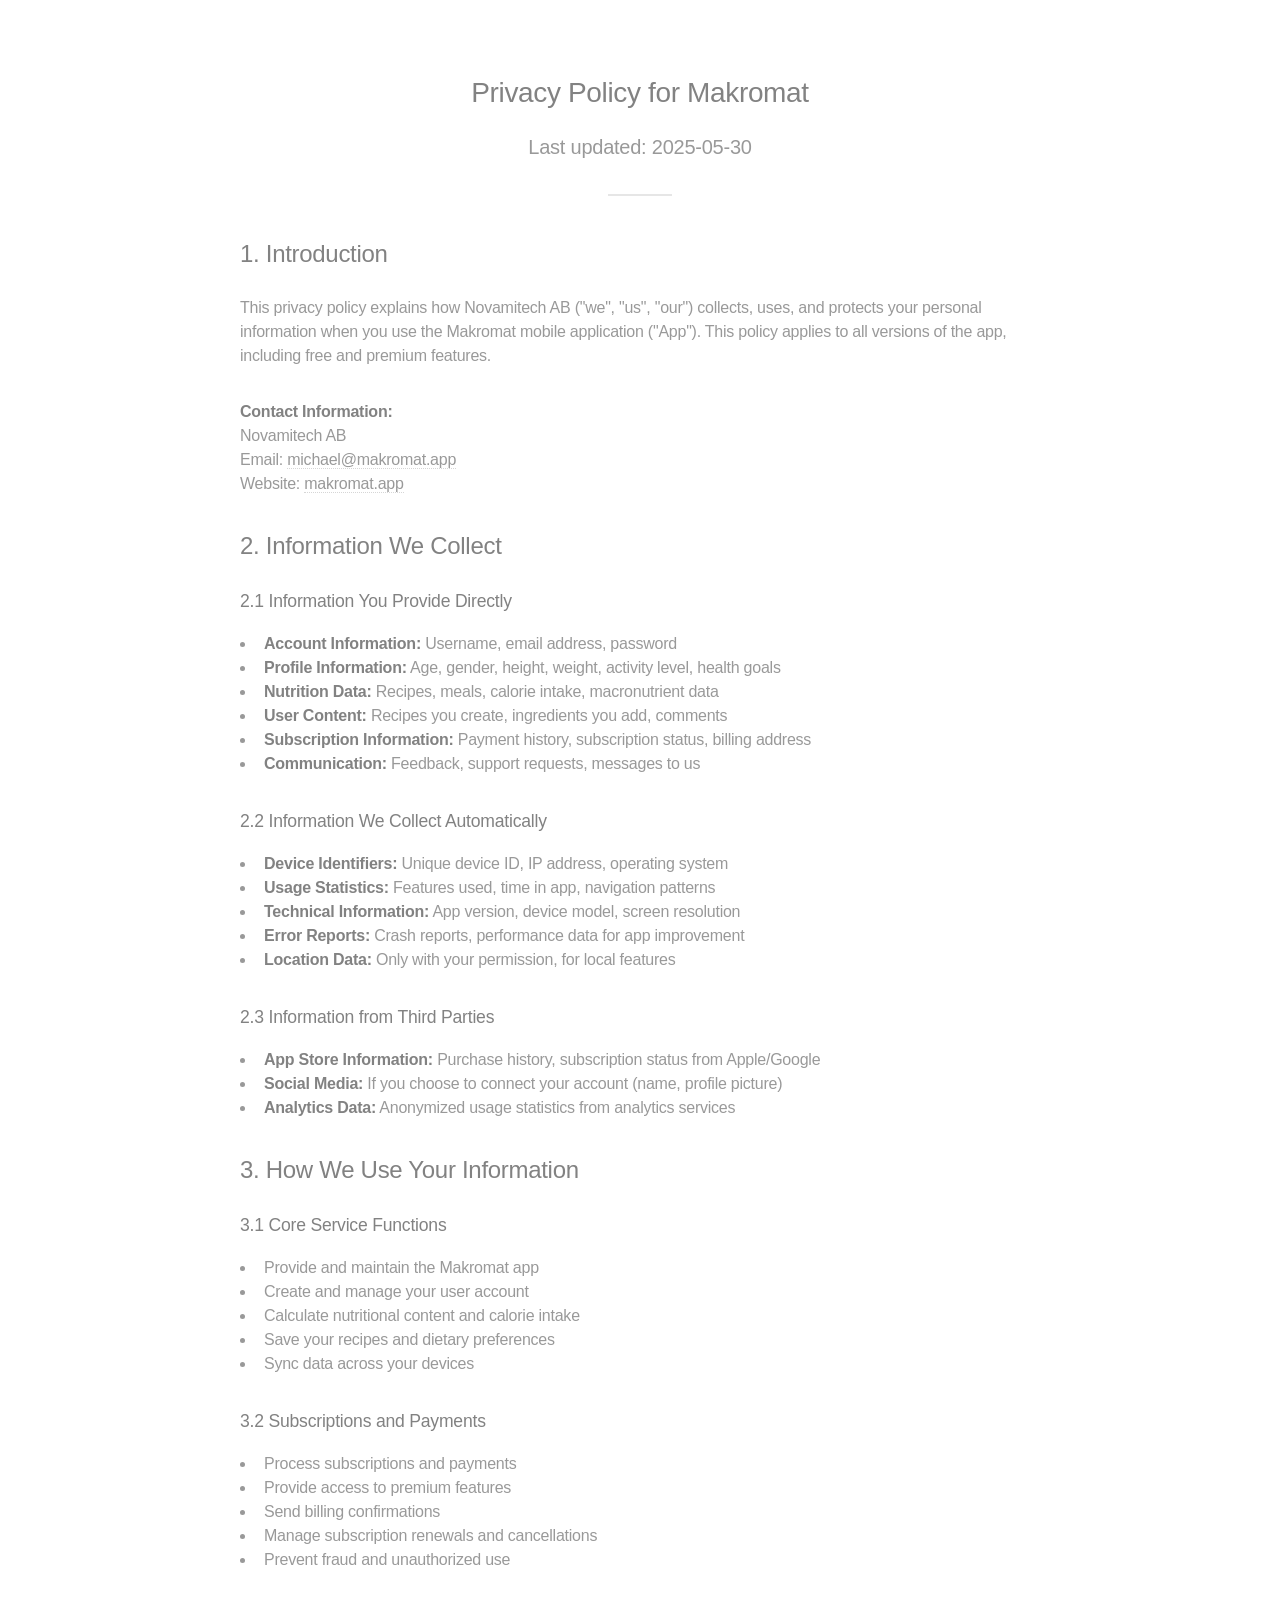
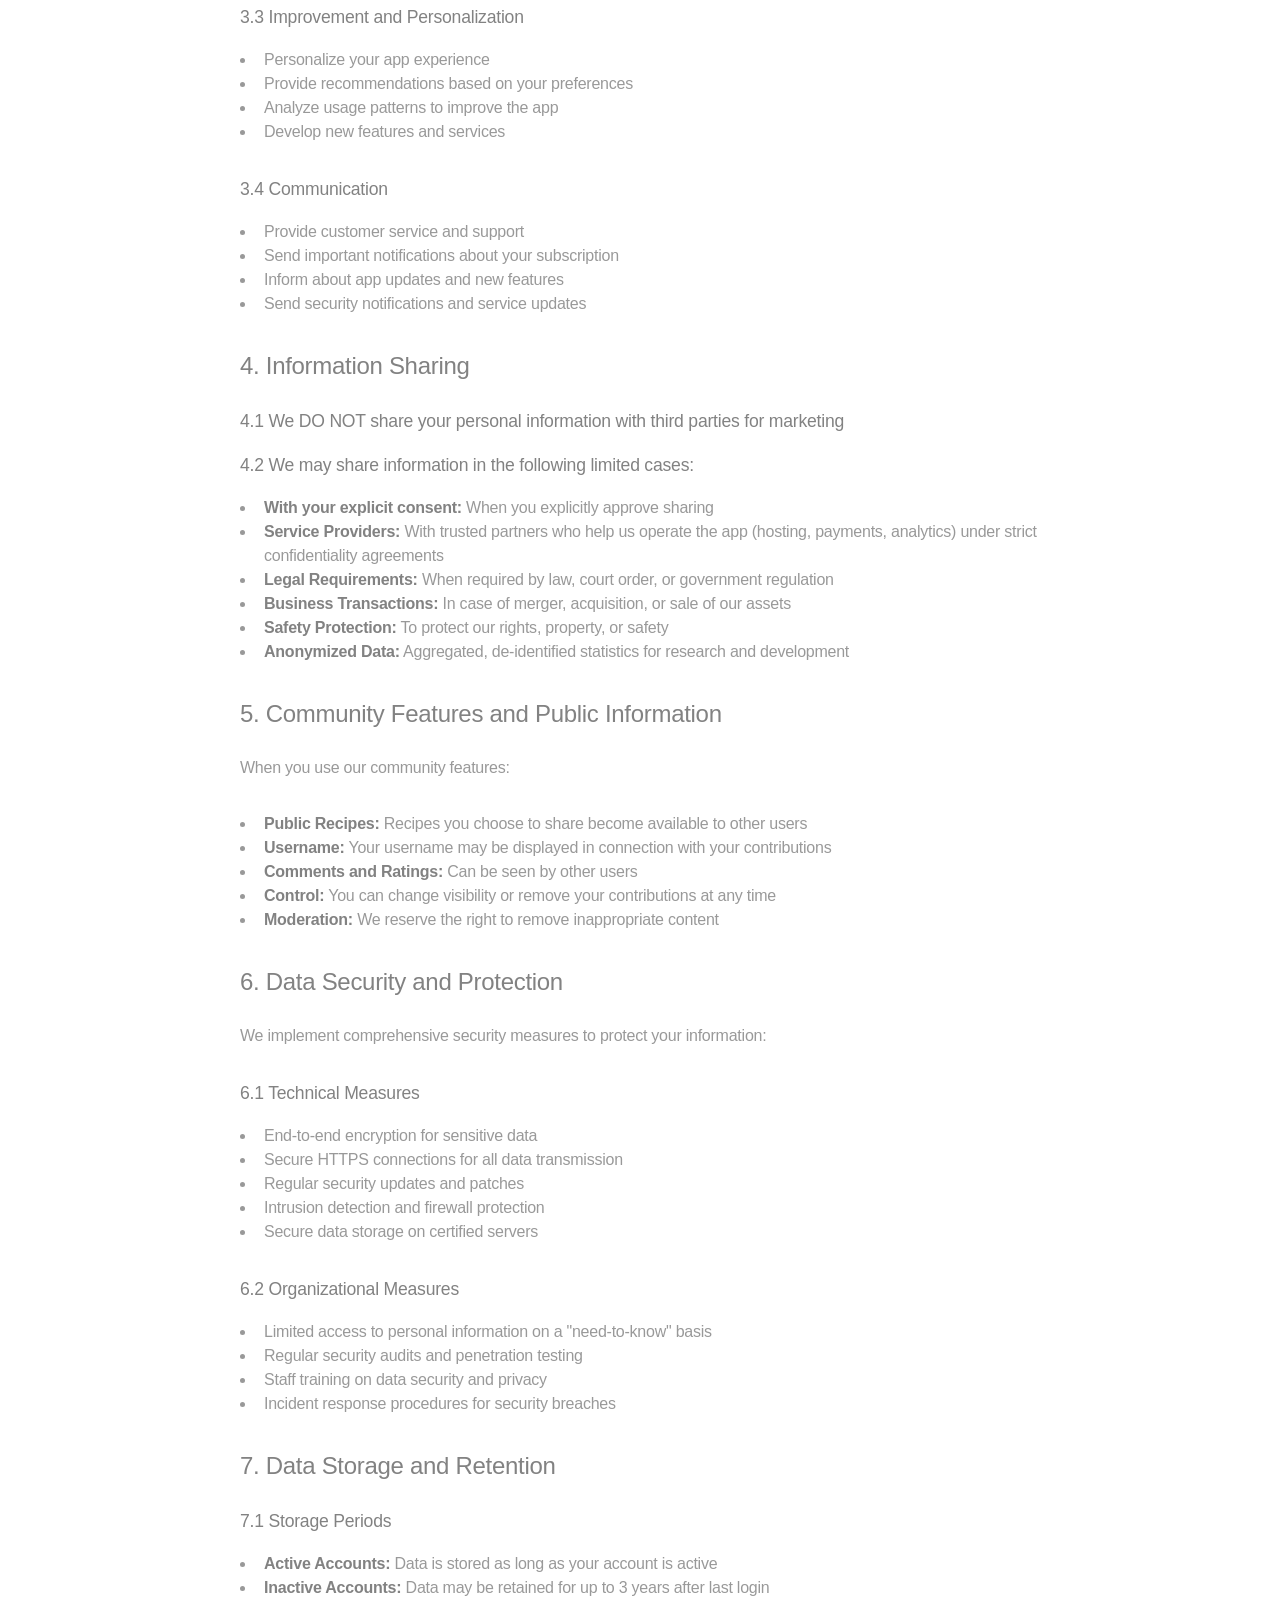
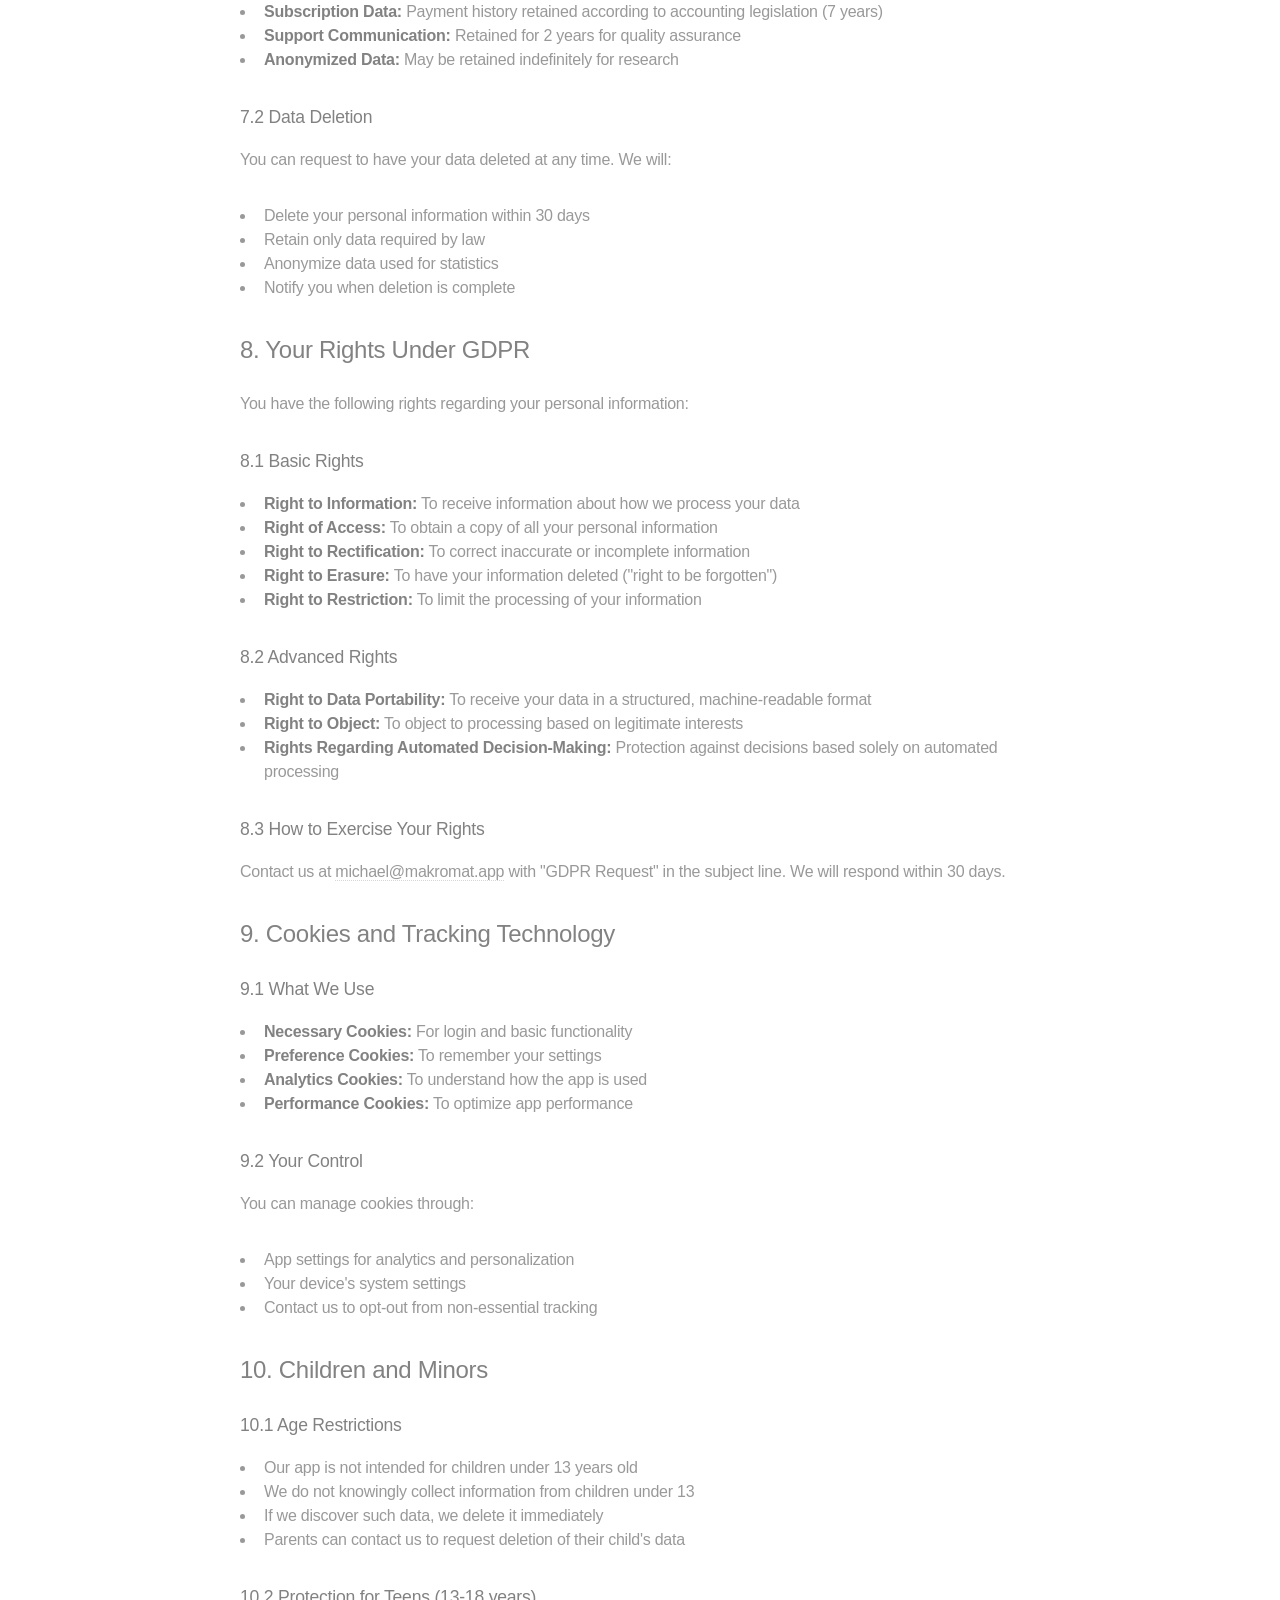
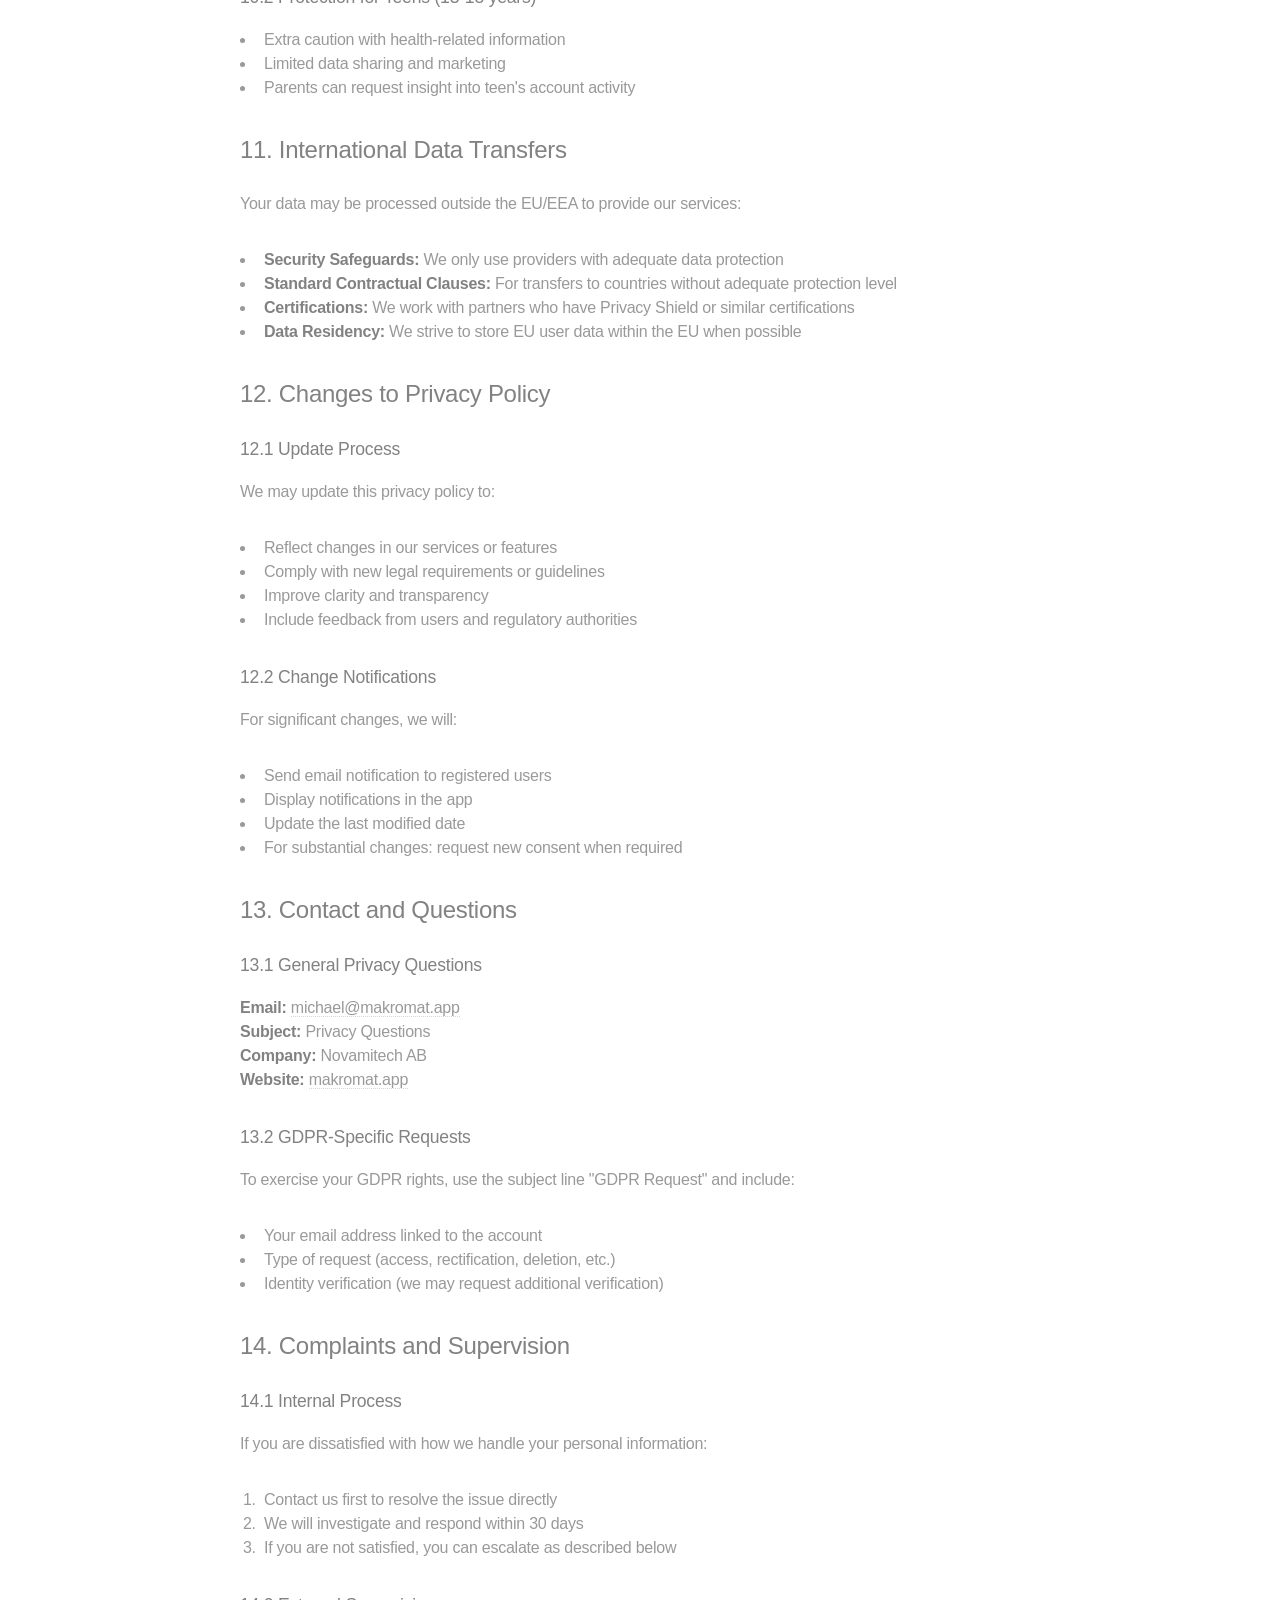
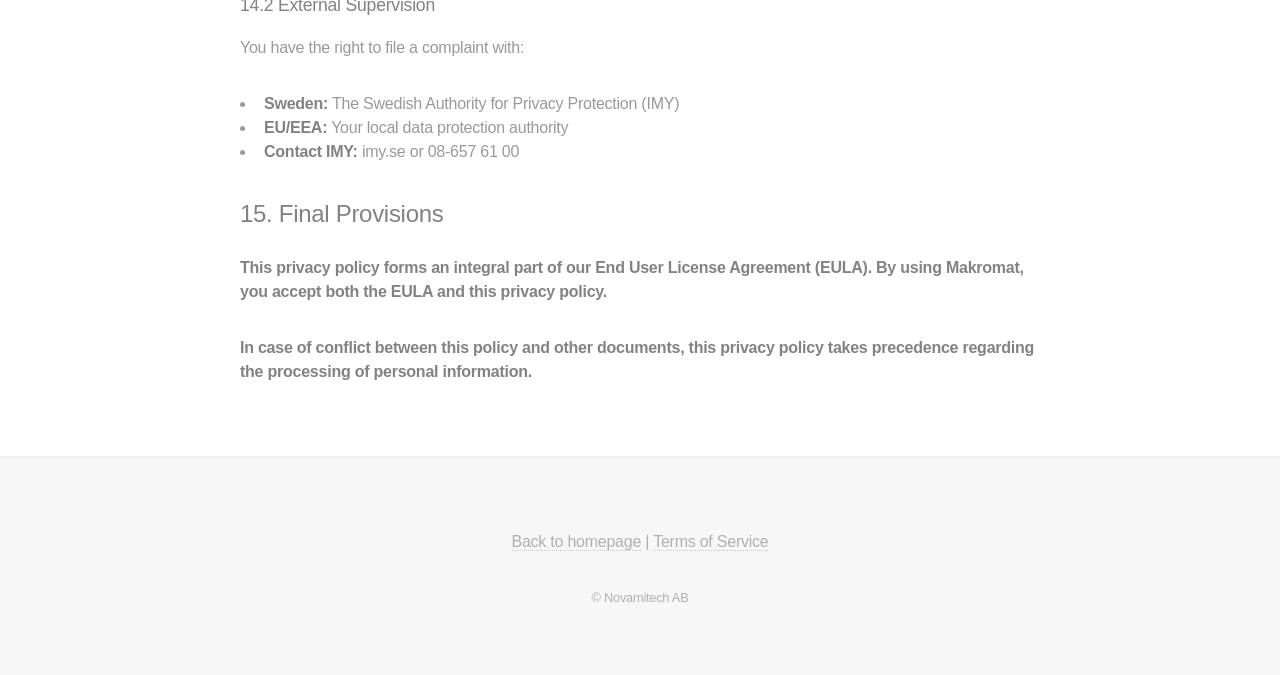
==== privacy.html @ a5922879 "fix: update terms" ====
<!DOCTYPE HTML>
<html>
	<head>
		<title>Privacy Policy - Makromat</title>
		<meta charset="utf-8" />
		<meta name="viewport" content="width=device-width, initial-scale=1, user-scalable=no" />
		<link rel="stylesheet" href="assets/css/main.css" />
		<noscript><link rel="stylesheet" href="assets/css/noscript.css" /></noscript>
	</head>
	<body class="is-preload">

		<!-- Privacy Content -->
		<section id="privacy" class="wrapper">
			<div class="inner">
				<header class="major">
					<h2>Privacy Policy for Makromat</h2>
					<p>Last updated: 2025-05-30</p>
				</header>

				<section>
					<h3>1. Introduction</h3>
					<p>This privacy policy explains how Novamitech AB ("we", "us", "our") collects, uses, and protects your personal information when you use the Makromat mobile application ("App"). This policy applies to all versions of the app, including free and premium features.</p>
					<p><strong>Contact Information:</strong><br>
					Novamitech AB<br>
					Email: <a href="mailto:michael@makromat.app">michael@makromat.app</a><br>
					Website: <a href="https://makromat.app">makromat.app</a></p>

					<h3>2. Information We Collect</h3>
					<h4>2.1 Information You Provide Directly</h4>
					<ul>
						<li><strong>Account Information:</strong> Username, email address, password</li>
						<li><strong>Profile Information:</strong> Age, gender, height, weight, activity level, health goals</li>
						<li><strong>Nutrition Data:</strong> Recipes, meals, calorie intake, macronutrient data</li>
						<li><strong>User Content:</strong> Recipes you create, ingredients you add, comments</li>
						<li><strong>Subscription Information:</strong> Payment history, subscription status, billing address</li>
						<li><strong>Communication:</strong> Feedback, support requests, messages to us</li>
					</ul>

					<h4>2.2 Information We Collect Automatically</h4>
					<ul>
						<li><strong>Device Identifiers:</strong> Unique device ID, IP address, operating system</li>
						<li><strong>Usage Statistics:</strong> Features used, time in app, navigation patterns</li>
						<li><strong>Technical Information:</strong> App version, device model, screen resolution</li>
						<li><strong>Error Reports:</strong> Crash reports, performance data for app improvement</li>
						<li><strong>Location Data:</strong> Only with your permission, for local features</li>
					</ul>

					<h4>2.3 Information from Third Parties</h4>
					<ul>
						<li><strong>App Store Information:</strong> Purchase history, subscription status from Apple/Google</li>
						<li><strong>Social Media:</strong> If you choose to connect your account (name, profile picture)</li>
						<li><strong>Analytics Data:</strong> Anonymized usage statistics from analytics services</li>
					</ul>

					<h3>3. How We Use Your Information</h3>
					<h4>3.1 Core Service Functions</h4>
					<ul>
						<li>Provide and maintain the Makromat app</li>
						<li>Create and manage your user account</li>
						<li>Calculate nutritional content and calorie intake</li>
						<li>Save your recipes and dietary preferences</li>
						<li>Sync data across your devices</li>
					</ul>

					<h4>3.2 Subscriptions and Payments</h4>
					<ul>
						<li>Process subscriptions and payments</li>
						<li>Provide access to premium features</li>
						<li>Send billing confirmations</li>
						<li>Manage subscription renewals and cancellations</li>
						<li>Prevent fraud and unauthorized use</li>
					</ul>

					<h4>3.3 Improvement and Personalization</h4>
					<ul>
						<li>Personalize your app experience</li>
						<li>Provide recommendations based on your preferences</li>
						<li>Analyze usage patterns to improve the app</li>
						<li>Develop new features and services</li>
					</ul>

					<h4>3.4 Communication</h4>
					<ul>
						<li>Provide customer service and support</li>
						<li>Send important notifications about your subscription</li>
						<li>Inform about app updates and new features</li>
						<li>Send security notifications and service updates</li>
					</ul>

					<h3>4. Information Sharing</h3>
					<h4>4.1 We DO NOT share your personal information with third parties for marketing</h4>
					
					<h4>4.2 We may share information in the following limited cases:</h4>
					<ul>
						<li><strong>With your explicit consent:</strong> When you explicitly approve sharing</li>
						<li><strong>Service Providers:</strong> With trusted partners who help us operate the app (hosting, payments, analytics) under strict confidentiality agreements</li>
						<li><strong>Legal Requirements:</strong> When required by law, court order, or government regulation</li>
						<li><strong>Business Transactions:</strong> In case of merger, acquisition, or sale of our assets</li>
						<li><strong>Safety Protection:</strong> To protect our rights, property, or safety</li>
						<li><strong>Anonymized Data:</strong> Aggregated, de-identified statistics for research and development</li>
					</ul>

					<h3>5. Community Features and Public Information</h3>
					<p>When you use our community features:</p>
					<ul>
						<li><strong>Public Recipes:</strong> Recipes you choose to share become available to other users</li>
						<li><strong>Username:</strong> Your username may be displayed in connection with your contributions</li>
						<li><strong>Comments and Ratings:</strong> Can be seen by other users</li>
						<li><strong>Control:</strong> You can change visibility or remove your contributions at any time</li>
						<li><strong>Moderation:</strong> We reserve the right to remove inappropriate content</li>
					</ul>

					<h3>6. Data Security and Protection</h3>
					<p>We implement comprehensive security measures to protect your information:</p>
					<h4>6.1 Technical Measures</h4>
					<ul>
						<li>End-to-end encryption for sensitive data</li>
						<li>Secure HTTPS connections for all data transmission</li>
						<li>Regular security updates and patches</li>
						<li>Intrusion detection and firewall protection</li>
						<li>Secure data storage on certified servers</li>
					</ul>

					<h4>6.2 Organizational Measures</h4>
					<ul>
						<li>Limited access to personal information on a "need-to-know" basis</li>
						<li>Regular security audits and penetration testing</li>
						<li>Staff training on data security and privacy</li>
						<li>Incident response procedures for security breaches</li>
					</ul>

					<h3>7. Data Storage and Retention</h3>
					<h4>7.1 Storage Periods</h4>
					<ul>
						<li><strong>Active Accounts:</strong> Data is stored as long as your account is active</li>
						<li><strong>Inactive Accounts:</strong> Data may be retained for up to 3 years after last login</li>
						<li><strong>Subscription Data:</strong> Payment history retained according to accounting legislation (7 years)</li>
						<li><strong>Support Communication:</strong> Retained for 2 years for quality assurance</li>
						<li><strong>Anonymized Data:</strong> May be retained indefinitely for research</li>
					</ul>

					<h4>7.2 Data Deletion</h4>
					<p>You can request to have your data deleted at any time. We will:</p>
					<ul>
						<li>Delete your personal information within 30 days</li>
						<li>Retain only data required by law</li>
						<li>Anonymize data used for statistics</li>
						<li>Notify you when deletion is complete</li>
					</ul>

					<h3>8. Your Rights Under GDPR</h3>
					<p>You have the following rights regarding your personal information:</p>

					<h4>8.1 Basic Rights</h4>
					<ul>
						<li><strong>Right to Information:</strong> To receive information about how we process your data</li>
						<li><strong>Right of Access:</strong> To obtain a copy of all your personal information</li>
						<li><strong>Right to Rectification:</strong> To correct inaccurate or incomplete information</li>
						<li><strong>Right to Erasure:</strong> To have your information deleted ("right to be forgotten")</li>
						<li><strong>Right to Restriction:</strong> To limit the processing of your information</li>
					</ul>

					<h4>8.2 Advanced Rights</h4>
					<ul>
						<li><strong>Right to Data Portability:</strong> To receive your data in a structured, machine-readable format</li>
						<li><strong>Right to Object:</strong> To object to processing based on legitimate interests</li>
						<li><strong>Rights Regarding Automated Decision-Making:</strong> Protection against decisions based solely on automated processing</li>
					</ul>

					<h4>8.3 How to Exercise Your Rights</h4>
					<p>Contact us at <a href="mailto:michael@makromat.app">michael@makromat.app</a> with "GDPR Request" in the subject line. We will respond within 30 days.</p>

					<h3>9. Cookies and Tracking Technology</h3>
					<h4>9.1 What We Use</h4>
					<ul>
						<li><strong>Necessary Cookies:</strong> For login and basic functionality</li>
						<li><strong>Preference Cookies:</strong> To remember your settings</li>
						<li><strong>Analytics Cookies:</strong> To understand how the app is used</li>
						<li><strong>Performance Cookies:</strong> To optimize app performance</li>
					</ul>

					<h4>9.2 Your Control</h4>
					<p>You can manage cookies through:</p>
					<ul>
						<li>App settings for analytics and personalization</li>
						<li>Your device's system settings</li>
						<li>Contact us to opt-out from non-essential tracking</li>
					</ul>

					<h3>10. Children and Minors</h3>
					<h4>10.1 Age Restrictions</h4>
					<ul>
						<li>Our app is not intended for children under 13 years old</li>
						<li>We do not knowingly collect information from children under 13</li>
						<li>If we discover such data, we delete it immediately</li>
						<li>Parents can contact us to request deletion of their child's data</li>
					</ul>

					<h4>10.2 Protection for Teens (13-18 years)</h4>
					<ul>
						<li>Extra caution with health-related information</li>
						<li>Limited data sharing and marketing</li>
						<li>Parents can request insight into teen's account activity</li>
					</ul>

					<h3>11. International Data Transfers</h3>
					<p>Your data may be processed outside the EU/EEA to provide our services:</p>
					<ul>
						<li><strong>Security Safeguards:</strong> We only use providers with adequate data protection</li>
						<li><strong>Standard Contractual Clauses:</strong> For transfers to countries without adequate protection level</li>
						<li><strong>Certifications:</strong> We work with partners who have Privacy Shield or similar certifications</li>
						<li><strong>Data Residency:</strong> We strive to store EU user data within the EU when possible</li>
					</ul>

					<h3>12. Changes to Privacy Policy</h3>
					<h4>12.1 Update Process</h4>
					<p>We may update this privacy policy to:</p>
					<ul>
						<li>Reflect changes in our services or features</li>
						<li>Comply with new legal requirements or guidelines</li>
						<li>Improve clarity and transparency</li>
						<li>Include feedback from users and regulatory authorities</li>
					</ul>

					<h4>12.2 Change Notifications</h4>
					<p>For significant changes, we will:</p>
					<ul>
						<li>Send email notification to registered users</li>
						<li>Display notifications in the app</li>
						<li>Update the last modified date</li>
						<li>For substantial changes: request new consent when required</li>
					</ul>

					<h3>13. Contact and Questions</h3>
					<h4>13.1 General Privacy Questions</h4>
					<p>
						<strong>Email:</strong> <a href="mailto:michael@makromat.app">michael@makromat.app</a><br>
						<strong>Subject:</strong> Privacy Questions<br>
						<strong>Company:</strong> Novamitech AB<br>
						<strong>Website:</strong> <a href="https://makromat.app">makromat.app</a>
					</p>

					<h4>13.2 GDPR-Specific Requests</h4>
					<p>To exercise your GDPR rights, use the subject line "GDPR Request" and include:</p>
					<ul>
						<li>Your email address linked to the account</li>
						<li>Type of request (access, rectification, deletion, etc.)</li>
						<li>Identity verification (we may request additional verification)</li>
					</ul>

					<h3>14. Complaints and Supervision</h3>
					<h4>14.1 Internal Process</h4>
					<p>If you are dissatisfied with how we handle your personal information:</p>
					<ol>
						<li>Contact us first to resolve the issue directly</li>
						<li>We will investigate and respond within 30 days</li>
						<li>If you are not satisfied, you can escalate as described below</li>
					</ol>

					<h4>14.2 External Supervision</h4>
					<p>You have the right to file a complaint with:</p>
					<ul>
						<li><strong>Sweden:</strong> The Swedish Authority for Privacy Protection (IMY)</li>
						<li><strong>EU/EEA:</strong> Your local data protection authority</li>
						<li><strong>Contact IMY:</strong> imy.se or 08-657 61 00</li>
					</ul>

					<h3>15. Final Provisions</h3>
					<p><strong>This privacy policy forms an integral part of our End User License Agreement (EULA). By using Makromat, you accept both the EULA and this privacy policy.</strong></p>
					<p><strong>In case of conflict between this policy and other documents, this privacy policy takes precedence regarding the processing of personal information.</strong></p>
				</section>
			</div>
		</section>

		<!-- Footer -->
		<footer id="footer">
			<p>
				<a href="index.html">Back to homepage</a> | 
				<a href="terms.html">Terms of Service</a>
			</p>
			<p class="copyright">&copy; Novamitech AB</p>
		</footer>

		<!-- Scripts -->
		<script src="assets/js/jquery.min.js"></script>
		<script src="assets/js/jquery.scrolly.min.js"></script>
		<script src="assets/js/browser.min.js"></script>
		<script src="assets/js/breakpoints.min.js"></script>
		<script src="assets/js/util.js"></script>
		<script src="assets/js/main.js"></script>

	</body>
</html>
---- assets/css/main.css ----
@import url(fontawesome-all.min.css);

/*
	Fractal by HTML5 UP
	html5up.net | @ajlkn
	Free for personal and commercial use under the CCA 3.0 license (html5up.net/license)
*/

  .apple {
	
	height:49px;
  }


html, body, div, span, applet, object,
iframe, h1, h2, h3, h4, h5, h6, p, blockquote,
pre, a, abbr, acronym, address, big, cite,
code, del, dfn, em, img, ins, kbd, q, s, samp,
small, strike, strong, sub, sup, tt, var, b,
u, i, center, dl, dt, dd, ol, ul, li, fieldset,
form, label, legend, table, caption, tbody,
tfoot, thead, tr, th, td, article, aside,
canvas, details, embed, figure, figcaption,
footer, header, hgroup, menu, nav, output, ruby,
section, summary, time, mark, audio, video {
	margin: 0;
	padding: 0;
	border: 0;
	font-size: 100%;
	font: inherit;
	vertical-align: baseline;}

article, aside, details, figcaption, figure,
footer, header, hgroup, menu, nav, section {
	display: block;}

body {
	line-height: 1;
}

ol, ul {
	list-style: none;
}

blockquote, q {
	quotes: none;
}

	blockquote:before, blockquote:after, q:before, q:after {
		content: '';
		content: none;
	}

table {
	border-collapse: collapse;
	border-spacing: 0;
}

body {
	-webkit-text-size-adjust: none;
}

mark {
	background-color: transparent;
	color: inherit;
}

input::-moz-focus-inner {
	border: 0;
	padding: 0;
}

input, select, textarea {
	-moz-appearance: none;
	-webkit-appearance: none;
	-ms-appearance: none;
	appearance: none;
}

/* Basic */

	@-ms-viewport {
		width: device-width;
	}

	body {
		-ms-overflow-style: scrollbar;
	}

	@media screen and (max-width: 360px) {

		html, body {
			min-width: 320px;
		}

	}

	html {
		box-sizing: border-box;
	}

	*, *:before, *:after {
		box-sizing: inherit;
	}

	body {
		background: #ffffff;
	}

		body.is-preload *, body.is-preload *:before, body.is-preload *:after {
			-moz-animation: none !important;
			-webkit-animation: none !important;
			-ms-animation: none !important;
			animation: none !important;
			-moz-transition: none !important;
			-webkit-transition: none !important;
			-ms-transition: none !important;
			transition: none !important;
		}

/* Type */

	body {
		color: #999999;
	}

	html, input, select, textarea {
		font-size: 16pt;
	}

		@media screen and (max-width: 1680px) {

			html, input, select, textarea {
				font-size: 13pt;
			}

		}

		@media screen and (max-width: 1280px) {

			html, input, select, textarea {
				font-size: 12pt;
			}

		}

		@media screen and (max-width: 360px) {

			html, input, select, textarea {
				font-size: 11pt;
			}

		}

	body, input, select, textarea {
		font-family: Arial, Helvetica, sans-serif;
		font-weight: normal;
		line-height: 1.5em;
		letter-spacing: -0.015em;
	}

	a {
		-moz-transition: color 0.2s ease-in-out, border-bottom-color 0.2s ease-in-out;
		-webkit-transition: color 0.2s ease-in-out, border-bottom-color 0.2s ease-in-out;
		-ms-transition: color 0.2s ease-in-out, border-bottom-color 0.2s ease-in-out;
		transition: color 0.2s ease-in-out, border-bottom-color 0.2s ease-in-out;
		text-decoration: none;
		border-bottom: dotted 1px;
	}

		a:hover {
			border-bottom-color: transparent !important;
		}

	strong, b {
		font-weight: bold;
	}

	em, i {
		font-style: italic;
	}

	p {
		margin: 0 0 2em 0;
	}

	h1, h2, h3, h4, h5, h6 {
		font-weight: normal;
		line-height: 1em;
		margin: 0 0 1em 0;
		letter-spacing: -0.0125em;
	}

		h1 a, h2 a, h3 a, h4 a, h5 a, h6 a {
			color: inherit;
			text-decoration: none;
			border-bottom: none;
		}

		@media screen and (max-width: 980px) {

			h1 br, h2 br, h3 br, h4 br, h5 br, h6 br {
				display: none;
			}

		}

	h2 {
		font-size: 1.75em;
		line-height: 1.5em;
	}

	h3 {
		font-size: 1.5em;
		line-height: 1.5em;
	}

	h4 {
		font-size: 1.1em;
		line-height: 1.5em;
	}

	h5 {
		font-size: 0.9em;
		line-height: 1.5em;
	}

	h6 {
		font-size: 0.7em;
		line-height: 1.5em;
	}

	@media screen and (max-width: 736px) {

		h2 {
			font-size: 1.25em;
		}

		h3 {
			font-size: 1.2em;
		}

		h4 {
			font-size: 1em;
		}

	}

	sub {
		font-size: 0.8em;
		position: relative;
		top: 0.5em;
	}

	sup {
		font-size: 0.8em;
		position: relative;
		top: -0.5em;
	}

	blockquote {
		border-left-style: solid;
		border-left-width: 4px;
		font-style: italic;
		margin: 0 0 2em 0;
		padding: 0.5em 0 0.5em 2em;
	}

	code {
		border-radius: 6px;
		border-style: solid;
		border-width: 1px;
		font-family: "Courier New", monospace;
		font-size: 0.9em;
		margin: 0 0.25em;
		padding: 0.25em 0.65em;
	}

	pre {
		-webkit-overflow-scrolling: touch;
		font-family: "Courier New", monospace;
		font-size: 0.9em;
		margin: 0 0 2em 0;
	}

		pre code {
			display: block;
			line-height: 1.75em;
			padding: 1em 1.5em;
			overflow-x: auto;
		}

	hr {
		border: 0;
		border-bottom-style: solid;
		border-bottom-width: 1px;
		margin: 2em 0;
	}

		hr.major {
			margin: 3em 0;
		}

	.align-left {
		text-align: left;
	}

	.align-center {
		text-align: center;
	}

	.align-right {
		text-align: right;
	}

	input, select, textarea {
		color: #999999;
	}

	a {
		color: inherit;
		border-bottom-color: #d6d6d6;
	}

		a:hover {
			color: #4696e5;
		}

	strong, b {
		color: #828282;
	}

	h1, h2, h3, h4, h5, h6 {
		color: #828282;
	}

	blockquote {
		border-left-color: #e6e6e6;
	}

	code {
		background: rgba(144, 144, 144, 0.075);
		border-color: #e6e6e6;
	}

	hr {
		border-bottom-color: #e6e6e6;
	}

/* Row */

	.row {
		display: flex;
		flex-wrap: wrap;
		box-sizing: border-box;
		align-items: stretch;
	}

		.row > * {
			box-sizing: border-box;
		}

		.row.gtr-uniform > * > :last-child {
			margin-bottom: 0;
		}

		.row.aln-left {
			justify-content: flex-start;
		}

		.row.aln-center {
			justify-content: center;
		}

		.row.aln-right {
			justify-content: flex-end;
		}

		.row.aln-top {
			align-items: flex-start;
		}

		.row.aln-middle {
			align-items: center;
		}

		.row.aln-bottom {
			align-items: flex-end;
		}

		.row > .imp {
			order: -1;
		}

		.row > .col-1 {
			width: 8.33333%;
		}

		.row > .off-1 {
			margin-left: 8.33333%;
		}

		.row > .col-2 {
			width: 16.66667%;
		}

		.row > .off-2 {
			margin-left: 16.66667%;
		}

		.row > .col-3 {
			width: 25%;
		}

		.row > .off-3 {
			margin-left: 25%;
		}

		.row > .col-4 {
			width: 33.33333%;
		}

		.row > .off-4 {
			margin-left: 33.33333%;
		}

		.row > .col-5 {
			width: 41.66667%;
		}

		.row > .off-5 {
			margin-left: 41.66667%;
		}

		.row > .col-6 {
			width: 50%;
		}

		.row > .off-6 {
			margin-left: 50%;
		}

		.row > .col-7 {
			width: 58.33333%;
		}

		.row > .off-7 {
			margin-left: 58.33333%;
		}

		.row > .col-8 {
			width: 66.66667%;
		}

		.row > .off-8 {
			margin-left: 66.66667%;
		}

		.row > .col-9 {
			width: 75%;
		}

		.row > .off-9 {
			margin-left: 75%;
		}

		.row > .col-10 {
			width: 83.33333%;
		}

		.row > .off-10 {
			margin-left: 83.33333%;
		}

		.row > .col-11 {
			width: 91.66667%;
		}

		.row > .off-11 {
			margin-left: 91.66667%;
		}

		.row > .col-12 {
			width: 100%;
		}

		.row > .off-12 {
			margin-left: 100%;
		}

		.row.gtr-0 {
			margin-top: 0;
			margin-left: 0em;
		}

			.row.gtr-0 > * {
				padding: 0 0 0 0em;
			}

			.row.gtr-0.gtr-uniform {
				margin-top: 0em;
			}

				.row.gtr-0.gtr-uniform > * {
					padding-top: 0em;
				}

		.row.gtr-25 {
			margin-top: 0;
			margin-left: -0.375em;
		}

			.row.gtr-25 > * {
				padding: 0 0 0 0.375em;
			}

			.row.gtr-25.gtr-uniform {
				margin-top: -0.375em;
			}

				.row.gtr-25.gtr-uniform > * {
					padding-top: 0.375em;
				}

		.row.gtr-50 {
			margin-top: 0;
			margin-left: -0.75em;
		}

			.row.gtr-50 > * {
				padding: 0 0 0 0.75em;
			}

			.row.gtr-50.gtr-uniform {
				margin-top: -0.75em;
			}

				.row.gtr-50.gtr-uniform > * {
					padding-top: 0.75em;
				}

		.row {
			margin-top: 0;
			margin-left: -1.5em;
		}

			.row > * {
				padding: 0 0 0 1.5em;
			}

			.row.gtr-uniform {
				margin-top: -1.5em;
			}

				.row.gtr-uniform > * {
					padding-top: 1.5em;
				}

		.row.gtr-150 {
			margin-top: 0;
			margin-left: -2.25em;
		}

			.row.gtr-150 > * {
				padding: 0 0 0 2.25em;
			}

			.row.gtr-150.gtr-uniform {
				margin-top: -2.25em;
			}

				.row.gtr-150.gtr-uniform > * {
					padding-top: 2.25em;
				}

		.row.gtr-200 {
			margin-top: 0;
			margin-left: -3em;
		}

			.row.gtr-200 > * {
				padding: 0 0 0 3em;
			}

			.row.gtr-200.gtr-uniform {
				margin-top: -3em;
			}

				.row.gtr-200.gtr-uniform > * {
					padding-top: 3em;
				}

		@media screen and (max-width: 1680px) {

			.row {
				display: flex;
				flex-wrap: wrap;
				box-sizing: border-box;
				align-items: stretch;
			}

				.row > * {
					box-sizing: border-box;
				}

				.row.gtr-uniform > * > :last-child {
					margin-bottom: 0;
				}

				.row.aln-left {
					justify-content: flex-start;
				}

				.row.aln-center {
					justify-content: center;
				}

				.row.aln-right {
					justify-content: flex-end;
				}

				.row.aln-top {
					align-items: flex-start;
				}

				.row.aln-middle {
					align-items: center;
				}

				.row.aln-bottom {
					align-items: flex-end;
				}

				.row > .imp-xlarge {
					order: -1;
				}

				.row > .col-1-xlarge {
					width: 8.33333%;
				}

				.row > .off-1-xlarge {
					margin-left: 8.33333%;
				}

				.row > .col-2-xlarge {
					width: 16.66667%;
				}

				.row > .off-2-xlarge {
					margin-left: 16.66667%;
				}

				.row > .col-3-xlarge {
					width: 25%;
				}

				.row > .off-3-xlarge {
					margin-left: 25%;
				}

				.row > .col-4-xlarge {
					width: 33.33333%;
				}

				.row > .off-4-xlarge {
					margin-left: 33.33333%;
				}

				.row > .col-5-xlarge {
					width: 41.66667%;
				}

				.row > .off-5-xlarge {
					margin-left: 41.66667%;
				}

				.row > .col-6-xlarge {
					width: 50%;
				}

				.row > .off-6-xlarge {
					margin-left: 50%;
				}

				.row > .col-7-xlarge {
					width: 58.33333%;
				}

				.row > .off-7-xlarge {
					margin-left: 58.33333%;
				}

				.row > .col-8-xlarge {
					width: 66.66667%;
				}

				.row > .off-8-xlarge {
					margin-left: 66.66667%;
				}

				.row > .col-9-xlarge {
					width: 75%;
				}

				.row > .off-9-xlarge {
					margin-left: 75%;
				}

				.row > .col-10-xlarge {
					width: 83.33333%;
				}

				.row > .off-10-xlarge {
					margin-left: 83.33333%;
				}

				.row > .col-11-xlarge {
					width: 91.66667%;
				}

				.row > .off-11-xlarge {
					margin-left: 91.66667%;
				}

				.row > .col-12-xlarge {
					width: 100%;
				}

				.row > .off-12-xlarge {
					margin-left: 100%;
				}

				.row.gtr-0 {
					margin-top: 0;
					margin-left: 0em;
				}

					.row.gtr-0 > * {
						padding: 0 0 0 0em;
					}

					.row.gtr-0.gtr-uniform {
						margin-top: 0em;
					}

						.row.gtr-0.gtr-uniform > * {
							padding-top: 0em;
						}

				.row.gtr-25 {
					margin-top: 0;
					margin-left: -0.375em;
				}

					.row.gtr-25 > * {
						padding: 0 0 0 0.375em;
					}

					.row.gtr-25.gtr-uniform {
						margin-top: -0.375em;
					}

						.row.gtr-25.gtr-uniform > * {
							padding-top: 0.375em;
						}

				.row.gtr-50 {
					margin-top: 0;
					margin-left: -0.75em;
				}

					.row.gtr-50 > * {
						padding: 0 0 0 0.75em;
					}

					.row.gtr-50.gtr-uniform {
						margin-top: -0.75em;
					}

						.row.gtr-50.gtr-uniform > * {
							padding-top: 0.75em;
						}

				.row {
					margin-top: 0;
					margin-left: -1.5em;
				}

					.row > * {
						padding: 0 0 0 1.5em;
					}

					.row.gtr-uniform {
						margin-top: -1.5em;
					}

						.row.gtr-uniform > * {
							padding-top: 1.5em;
						}

				.row.gtr-150 {
					margin-top: 0;
					margin-left: -2.25em;
				}

					.row.gtr-150 > * {
						padding: 0 0 0 2.25em;
					}

					.row.gtr-150.gtr-uniform {
						margin-top: -2.25em;
					}

						.row.gtr-150.gtr-uniform > * {
							padding-top: 2.25em;
						}

				.row.gtr-200 {
					margin-top: 0;
					margin-left: -3em;
				}

					.row.gtr-200 > * {
						padding: 0 0 0 3em;
					}

					.row.gtr-200.gtr-uniform {
						margin-top: -3em;
					}

						.row.gtr-200.gtr-uniform > * {
							padding-top: 3em;
						}

		}

		@media screen and (max-width: 1280px) {

			.row {
				display: flex;
				flex-wrap: wrap;
				box-sizing: border-box;
				align-items: stretch;
			}

				.row > * {
					box-sizing: border-box;
				}

				.row.gtr-uniform > * > :last-child {
					margin-bottom: 0;
				}

				.row.aln-left {
					justify-content: flex-start;
				}

				.row.aln-center {
					justify-content: center;
				}

				.row.aln-right {
					justify-content: flex-end;
				}

				.row.aln-top {
					align-items: flex-start;
				}

				.row.aln-middle {
					align-items: center;
				}

				.row.aln-bottom {
					align-items: flex-end;
				}

				.row > .imp-large {
					order: -1;
				}

				.row > .col-1-large {
					width: 8.33333%;
				}

				.row > .off-1-large {
					margin-left: 8.33333%;
				}

				.row > .col-2-large {
					width: 16.66667%;
				}

				.row > .off-2-large {
					margin-left: 16.66667%;
				}

				.row > .col-3-large {
					width: 25%;
				}

				.row > .off-3-large {
					margin-left: 25%;
				}

				.row > .col-4-large {
					width: 33.33333%;
				}

				.row > .off-4-large {
					margin-left: 33.33333%;
				}

				.row > .col-5-large {
					width: 41.66667%;
				}

				.row > .off-5-large {
					margin-left: 41.66667%;
				}

				.row > .col-6-large {
					width: 50%;
				}

				.row > .off-6-large {
					margin-left: 50%;
				}

				.row > .col-7-large {
					width: 58.33333%;
				}

				.row > .off-7-large {
					margin-left: 58.33333%;
				}

				.row > .col-8-large {
					width: 66.66667%;
				}

				.row > .off-8-large {
					margin-left: 66.66667%;
				}

				.row > .col-9-large {
					width: 75%;
				}

				.row > .off-9-large {
					margin-left: 75%;
				}

				.row > .col-10-large {
					width: 83.33333%;
				}

				.row > .off-10-large {
					margin-left: 83.33333%;
				}

				.row > .col-11-large {
					width: 91.66667%;
				}

				.row > .off-11-large {
					margin-left: 91.66667%;
				}

				.row > .col-12-large {
					width: 100%;
				}

				.row > .off-12-large {
					margin-left: 100%;
				}

				.row.gtr-0 {
					margin-top: 0;
					margin-left: 0em;
				}

					.row.gtr-0 > * {
						padding: 0 0 0 0em;
					}

					.row.gtr-0.gtr-uniform {
						margin-top: 0em;
					}

						.row.gtr-0.gtr-uniform > * {
							padding-top: 0em;
						}

				.row.gtr-25 {
					margin-top: 0;
					margin-left: -0.375em;
				}

					.row.gtr-25 > * {
						padding: 0 0 0 0.375em;
					}

					.row.gtr-25.gtr-uniform {
						margin-top: -0.375em;
					}

						.row.gtr-25.gtr-uniform > * {
							padding-top: 0.375em;
						}

				.row.gtr-50 {
					margin-top: 0;
					margin-left: -0.75em;
				}

					.row.gtr-50 > * {
						padding: 0 0 0 0.75em;
					}

					.row.gtr-50.gtr-uniform {
						margin-top: -0.75em;
					}

						.row.gtr-50.gtr-uniform > * {
							padding-top: 0.75em;
						}

				.row {
					margin-top: 0;
					margin-left: -1.5em;
				}

					.row > * {
						padding: 0 0 0 1.5em;
					}

					.row.gtr-uniform {
						margin-top: -1.5em;
					}

						.row.gtr-uniform > * {
							padding-top: 1.5em;
						}

				.row.gtr-150 {
					margin-top: 0;
					margin-left: -2.25em;
				}

					.row.gtr-150 > * {
						padding: 0 0 0 2.25em;
					}

					.row.gtr-150.gtr-uniform {
						margin-top: -2.25em;
					}

						.row.gtr-150.gtr-uniform > * {
							padding-top: 2.25em;
						}

				.row.gtr-200 {
					margin-top: 0;
					margin-left: -3em;
				}

					.row.gtr-200 > * {
						padding: 0 0 0 3em;
					}

					.row.gtr-200.gtr-uniform {
						margin-top: -3em;
					}

						.row.gtr-200.gtr-uniform > * {
							padding-top: 3em;
						}

		}

		@media screen and (max-width: 980px) {

			.row {
				display: flex;
				flex-wrap: wrap;
				box-sizing: border-box;
				align-items: stretch;
			}

				.row > * {
					box-sizing: border-box;
				}

				.row.gtr-uniform > * > :last-child {
					margin-bottom: 0;
				}

				.row.aln-left {
					justify-content: flex-start;
				}

				.row.aln-center {
					justify-content: center;
				}

				.row.aln-right {
					justify-content: flex-end;
				}

				.row.aln-top {
					align-items: flex-start;
				}

				.row.aln-middle {
					align-items: center;
				}

				.row.aln-bottom {
					align-items: flex-end;
				}

				.row > .imp-medium {
					order: -1;
				}

				.row > .col-1-medium {
					width: 8.33333%;
				}

				.row > .off-1-medium {
					margin-left: 8.33333%;
				}

				.row > .col-2-medium {
					width: 16.66667%;
				}

				.row > .off-2-medium {
					margin-left: 16.66667%;
				}

				.row > .col-3-medium {
					width: 25%;
				}

				.row > .off-3-medium {
					margin-left: 25%;
				}

				.row > .col-4-medium {
					width: 33.33333%;
				}

				.row > .off-4-medium {
					margin-left: 33.33333%;
				}

				.row > .col-5-medium {
					width: 41.66667%;
				}

				.row > .off-5-medium {
					margin-left: 41.66667%;
				}

				.row > .col-6-medium {
					width: 50%;
				}

				.row > .off-6-medium {
					margin-left: 50%;
				}

				.row > .col-7-medium {
					width: 58.33333%;
				}

				.row > .off-7-medium {
					margin-left: 58.33333%;
				}

				.row > .col-8-medium {
					width: 66.66667%;
				}

				.row > .off-8-medium {
					margin-left: 66.66667%;
				}

				.row > .col-9-medium {
					width: 75%;
				}

				.row > .off-9-medium {
					margin-left: 75%;
				}

				.row > .col-10-medium {
					width: 83.33333%;
				}

				.row > .off-10-medium {
					margin-left: 83.33333%;
				}

				.row > .col-11-medium {
					width: 91.66667%;
				}

				.row > .off-11-medium {
					margin-left: 91.66667%;
				}

				.row > .col-12-medium {
					width: 100%;
				}

				.row > .off-12-medium {
					margin-left: 100%;
				}

				.row.gtr-0 {
					margin-top: 0;
					margin-left: 0em;
				}

					.row.gtr-0 > * {
						padding: 0 0 0 0em;
					}

					.row.gtr-0.gtr-uniform {
						margin-top: 0em;
					}

						.row.gtr-0.gtr-uniform > * {
							padding-top: 0em;
						}

				.row.gtr-25 {
					margin-top: 0;
					margin-left: -0.375em;
				}

					.row.gtr-25 > * {
						padding: 0 0 0 0.375em;
					}

					.row.gtr-25.gtr-uniform {
						margin-top: -0.375em;
					}

						.row.gtr-25.gtr-uniform > * {
							padding-top: 0.375em;
						}

				.row.gtr-50 {
					margin-top: 0;
					margin-left: -0.75em;
				}

					.row.gtr-50 > * {
						padding: 0 0 0 0.75em;
					}

					.row.gtr-50.gtr-uniform {
						margin-top: -0.75em;
					}

						.row.gtr-50.gtr-uniform > * {
							padding-top: 0.75em;
						}

				.row {
					margin-top: 0;
					margin-left: -1.5em;
				}

					.row > * {
						padding: 0 0 0 1.5em;
					}

					.row.gtr-uniform {
						margin-top: -1.5em;
					}

						.row.gtr-uniform > * {
							padding-top: 1.5em;
						}

				.row.gtr-150 {
					margin-top: 0;
					margin-left: -2.25em;
				}

					.row.gtr-150 > * {
						padding: 0 0 0 2.25em;
					}

					.row.gtr-150.gtr-uniform {
						margin-top: -2.25em;
					}

						.row.gtr-150.gtr-uniform > * {
							padding-top: 2.25em;
						}

				.row.gtr-200 {
					margin-top: 0;
					margin-left: -3em;
				}

					.row.gtr-200 > * {
						padding: 0 0 0 3em;
					}

					.row.gtr-200.gtr-uniform {
						margin-top: -3em;
					}

						.row.gtr-200.gtr-uniform > * {
							padding-top: 3em;
						}

		}

		@media screen and (max-width: 736px) {

			.row {
				display: flex;
				flex-wrap: wrap;
				box-sizing: border-box;
				align-items: stretch;
			}

				.row > * {
					box-sizing: border-box;
				}

				.row.gtr-uniform > * > :last-child {
					margin-bottom: 0;
				}

				.row.aln-left {
					justify-content: flex-start;
				}

				.row.aln-center {
					justify-content: center;
				}

				.row.aln-right {
					justify-content: flex-end;
				}

				.row.aln-top {
					align-items: flex-start;
				}

				.row.aln-middle {
					align-items: center;
				}

				.row.aln-bottom {
					align-items: flex-end;
				}

				.row > .imp-small {
					order: -1;
				}

				.row > .col-1-small {
					width: 8.33333%;
				}

				.row > .off-1-small {
					margin-left: 8.33333%;
				}

				.row > .col-2-small {
					width: 16.66667%;
				}

				.row > .off-2-small {
					margin-left: 16.66667%;
				}

				.row > .col-3-small {
					width: 25%;
				}

				.row > .off-3-small {
					margin-left: 25%;
				}

				.row > .col-4-small {
					width: 33.33333%;
				}

				.row > .off-4-small {
					margin-left: 33.33333%;
				}

				.row > .col-5-small {
					width: 41.66667%;
				}

				.row > .off-5-small {
					margin-left: 41.66667%;
				}

				.row > .col-6-small {
					width: 50%;
				}

				.row > .off-6-small {
					margin-left: 50%;
				}

				.row > .col-7-small {
					width: 58.33333%;
				}

				.row > .off-7-small {
					margin-left: 58.33333%;
				}

				.row > .col-8-small {
					width: 66.66667%;
				}

				.row > .off-8-small {
					margin-left: 66.66667%;
				}

				.row > .col-9-small {
					width: 75%;
				}

				.row > .off-9-small {
					margin-left: 75%;
				}

				.row > .col-10-small {
					width: 83.33333%;
				}

				.row > .off-10-small {
					margin-left: 83.33333%;
				}

				.row > .col-11-small {
					width: 91.66667%;
				}

				.row > .off-11-small {
					margin-left: 91.66667%;
				}

				.row > .col-12-small {
					width: 100%;
				}

				.row > .off-12-small {
					margin-left: 100%;
				}

				.row.gtr-0 {
					margin-top: 0;
					margin-left: 0em;
				}

					.row.gtr-0 > * {
						padding: 0 0 0 0em;
					}

					.row.gtr-0.gtr-uniform {
						margin-top: 0em;
					}

						.row.gtr-0.gtr-uniform > * {
							padding-top: 0em;
						}

				.row.gtr-25 {
					margin-top: 0;
					margin-left: -0.375em;
				}

					.row.gtr-25 > * {
						padding: 0 0 0 0.375em;
					}

					.row.gtr-25.gtr-uniform {
						margin-top: -0.375em;
					}

						.row.gtr-25.gtr-uniform > * {
							padding-top: 0.375em;
						}

				.row.gtr-50 {
					margin-top: 0;
					margin-left: -0.75em;
				}

					.row.gtr-50 > * {
						padding: 0 0 0 0.75em;
					}

					.row.gtr-50.gtr-uniform {
						margin-top: -0.75em;
					}

						.row.gtr-50.gtr-uniform > * {
							padding-top: 0.75em;
						}

				.row {
					margin-top: 0;
					margin-left: -1.5em;
				}

					.row > * {
						padding: 0 0 0 1.5em;
					}

					.row.gtr-uniform {
						margin-top: -1.5em;
					}

						.row.gtr-uniform > * {
							padding-top: 1.5em;
						}

				.row.gtr-150 {
					margin-top: 0;
					margin-left: -2.25em;
				}

					.row.gtr-150 > * {
						padding: 0 0 0 2.25em;
					}

					.row.gtr-150.gtr-uniform {
						margin-top: -2.25em;
					}

						.row.gtr-150.gtr-uniform > * {
							padding-top: 2.25em;
						}

				.row.gtr-200 {
					margin-top: 0;
					margin-left: -3em;
				}

					.row.gtr-200 > * {
						padding: 0 0 0 3em;
					}

					.row.gtr-200.gtr-uniform {
						margin-top: -3em;
					}

						.row.gtr-200.gtr-uniform > * {
							padding-top: 3em;
						}

		}

		@media screen and (max-width: 480px) {

			.row {
				display: flex;
				flex-wrap: wrap;
				box-sizing: border-box;
				align-items: stretch;
			}

				.row > * {
					box-sizing: border-box;
				}

				.row.gtr-uniform > * > :last-child {
					margin-bottom: 0;
				}

				.row.aln-left {
					justify-content: flex-start;
				}

				.row.aln-center {
					justify-content: center;
				}

				.row.aln-right {
					justify-content: flex-end;
				}

				.row.aln-top {
					align-items: flex-start;
				}

				.row.aln-middle {
					align-items: center;
				}

				.row.aln-bottom {
					align-items: flex-end;
				}

				.row > .imp-xsmall {
					order: -1;
				}

				.row > .col-1-xsmall {
					width: 8.33333%;
				}

				.row > .off-1-xsmall {
					margin-left: 8.33333%;
				}

				.row > .col-2-xsmall {
					width: 16.66667%;
				}

				.row > .off-2-xsmall {
					margin-left: 16.66667%;
				}

				.row > .col-3-xsmall {
					width: 25%;
				}

				.row > .off-3-xsmall {
					margin-left: 25%;
				}

				.row > .col-4-xsmall {
					width: 33.33333%;
				}

				.row > .off-4-xsmall {
					margin-left: 33.33333%;
				}

				.row > .col-5-xsmall {
					width: 41.66667%;
				}

				.row > .off-5-xsmall {
					margin-left: 41.66667%;
				}

				.row > .col-6-xsmall {
					width: 50%;
				}

				.row > .off-6-xsmall {
					margin-left: 50%;
				}

				.row > .col-7-xsmall {
					width: 58.33333%;
				}

				.row > .off-7-xsmall {
					margin-left: 58.33333%;
				}

				.row > .col-8-xsmall {
					width: 66.66667%;
				}

				.row > .off-8-xsmall {
					margin-left: 66.66667%;
				}

				.row > .col-9-xsmall {
					width: 75%;
				}

				.row > .off-9-xsmall {
					margin-left: 75%;
				}

				.row > .col-10-xsmall {
					width: 83.33333%;
				}

				.row > .off-10-xsmall {
					margin-left: 83.33333%;
				}

				.row > .col-11-xsmall {
					width: 91.66667%;
				}

				.row > .off-11-xsmall {
					margin-left: 91.66667%;
				}

				.row > .col-12-xsmall {
					width: 100%;
				}

				.row > .off-12-xsmall {
					margin-left: 100%;
				}

				.row.gtr-0 {
					margin-top: 0;
					margin-left: 0em;
				}

					.row.gtr-0 > * {
						padding: 0 0 0 0em;
					}

					.row.gtr-0.gtr-uniform {
						margin-top: 0em;
					}

						.row.gtr-0.gtr-uniform > * {
							padding-top: 0em;
						}

				.row.gtr-25 {
					margin-top: 0;
					margin-left: -0.375em;
				}

					.row.gtr-25 > * {
						padding: 0 0 0 0.375em;
					}

					.row.gtr-25.gtr-uniform {
						margin-top: -0.375em;
					}

						.row.gtr-25.gtr-uniform > * {
							padding-top: 0.375em;
						}

				.row.gtr-50 {
					margin-top: 0;
					margin-left: -0.75em;
				}

					.row.gtr-50 > * {
						padding: 0 0 0 0.75em;
					}

					.row.gtr-50.gtr-uniform {
						margin-top: -0.75em;
					}

						.row.gtr-50.gtr-uniform > * {
							padding-top: 0.75em;
						}

				.row {
					margin-top: 0;
					margin-left: -1.5em;
				}

					.row > * {
						padding: 0 0 0 1.5em;
					}

					.row.gtr-uniform {
						margin-top: -1.5em;
					}

						.row.gtr-uniform > * {
							padding-top: 1.5em;
						}

				.row.gtr-150 {
					margin-top: 0;
					margin-left: -2.25em;
				}

					.row.gtr-150 > * {
						padding: 0 0 0 2.25em;
					}

					.row.gtr-150.gtr-uniform {
						margin-top: -2.25em;
					}

						.row.gtr-150.gtr-uniform > * {
							padding-top: 2.25em;
						}

				.row.gtr-200 {
					margin-top: 0;
					margin-left: -3em;
				}

					.row.gtr-200 > * {
						padding: 0 0 0 3em;
					}

					.row.gtr-200.gtr-uniform {
						margin-top: -3em;
					}

						.row.gtr-200.gtr-uniform > * {
							padding-top: 3em;
						}

		}

/* Box */

	.box {
		border-radius: 6px;
		border: solid 1px #e6e6e6;
		margin-bottom: 2em;
		padding: 1.5em;
	}

		.box > :last-child,
		.box > :last-child > :last-child,
		.box > :last-child > :last-child > :last-child {
			margin-bottom: 0;
		}

		.box.alt {
			border: 0;
			border-radius: 0;
			padding: 0;
		}


/* Button */

	input[type="submit"],
	input[type="reset"],
	input[type="button"],
	button,
	.button {
		-moz-appearance: none;
		-webkit-appearance: none;
		-ms-appearance: none;
		appearance: none;
		-moz-transition: background-color 0.2s ease-in-out, color 0.2s ease-in-out;
		-webkit-transition: background-color 0.2s ease-in-out, color 0.2s ease-in-out;
		-ms-transition: background-color 0.2s ease-in-out, color 0.2s ease-in-out;
		transition: background-color 0.2s ease-in-out, color 0.2s ease-in-out;
		border-radius: 6px;
		border: 0;
		cursor: pointer;
		display: inline-block;
		font-weight: bold;
		height: 2.85em;
		line-height: 2.95em;
		padding: 0 1.75em;
		text-align: center;
		text-decoration: none;
		white-space: nowrap;
	}

		input[type="submit"].icon,
		input[type="reset"].icon,
		input[type="button"].icon,
		button.icon,
		.button.icon {
			padding-left: 1.35em;
		}

			input[type="submit"].icon:before,
			input[type="reset"].icon:before,
			input[type="button"].icon:before,
			button.icon:before,
			.button.icon:before {
				margin-right: 0.5em;
			}

		input[type="submit"].fit,
		input[type="reset"].fit,
		input[type="button"].fit,
		button.fit,
		.button.fit {
			width: 100%;
		}

		input[type="submit"].small,
		input[type="reset"].small,
		input[type="button"].small,
		button.small,
		.button.small {
			font-size: 0.8em;
		}

		input[type="submit"].large,
		input[type="reset"].large,
		input[type="button"].large,
		button.large,
		.button.large {
			font-size: 1.35em;
		}

		input[type="submit"].disabled, input[type="submit"]:disabled,
		input[type="reset"].disabled,
		input[type="reset"]:disabled,
		input[type="button"].disabled,
		input[type="button"]:disabled,
		button.disabled,
		button:disabled,
		.button.disabled,
		.button:disabled {
			pointer-events: none;
			cursor: default;
			opacity: 0.25;
		}

		@media screen and (max-width: 480px) {

			input[type="submit"].icon,
			input[type="reset"].icon,
			input[type="button"].icon,
			button.icon,
			.button.icon {
				padding: 0;
			}

		}

	@media screen and (max-width: 480px) and (orientation: portrait) {

		input[type="submit"],
		input[type="reset"],
		input[type="button"],
		button,
		.button {
			padding: 0;
		}

	}

	input[type="submit"],
	input[type="reset"],
	input[type="button"],
	button,
	.button {
		background-color: transparent;
		color: #828282 !important;
		box-shadow: inset 0 0 0 2px #e6e6e6;
	}

		input[type="submit"]:hover,
		input[type="reset"]:hover,
		input[type="button"]:hover,
		button:hover,
		.button:hover {
			background-color: rgba(144, 144, 144, 0.075);
		}

		input[type="submit"]:active,
		input[type="reset"]:active,
		input[type="button"]:active,
		button:active,
		.button:active {
			background-color: rgba(144, 144, 144, 0.15);
		}

		input[type="submit"].primary,
		input[type="reset"].primary,
		input[type="button"].primary,
		button.primary,
		.button.primary {
			box-shadow: none;
			background-color: #4696e5;
			color: #ffffff !important;
		}

			input[type="submit"].primary:hover,
			input[type="reset"].primary:hover,
			input[type="button"].primary:hover,
			button.primary:hover,
			.button.primary:hover {
				background-color: #5ca3e8;
			}

			input[type="submit"].primary:active,
			input[type="reset"].primary:active,
			input[type="button"].primary:active,
			button.primary:active,
			.button.primary:active {
				background-color: #3089e2;
			}

/* Form */

	form {
		margin: 0 0 2em 0;
	}

	label {
		display: block;
		font-size: 0.9em;
		font-weight: bold;
		margin: 0 0 1em 0;
	}

	input[type="text"],
	input[type="password"],
	input[type="email"],
	select,
	textarea {
		-moz-appearance: none;
		-webkit-appearance: none;
		-ms-appearance: none;
		appearance: none;
		border-radius: 6px;
		border: none;
		border-style: solid;
		border-width: 1px;
		color: inherit;
		display: block;
		outline: 0;
		padding: 0 1em;
		text-decoration: none;
		width: 100%;
	}

		input[type="text"]:invalid,
		input[type="password"]:invalid,
		input[type="email"]:invalid,
		select:invalid,
		textarea:invalid {
			box-shadow: none;
		}

	select {
		background-image: url("data:image/svg+xml;charset=utf8,%3Csvg xmlns='http://www.w3.org/2000/svg' width='40' height='40' preserveAspectRatio='none' viewBox='0 0 40 40'%3E%3Cpath d='M9.4,12.3l10.4,10.4l10.4-10.4c0.2-0.2,0.5-0.4,0.9-0.4c0.3,0,0.6,0.1,0.9,0.4l3.3,3.3c0.2,0.2,0.4,0.5,0.4,0.9 c0,0.4-0.1,0.6-0.4,0.9L20.7,31.9c-0.2,0.2-0.5,0.4-0.9,0.4c-0.3,0-0.6-0.1-0.9-0.4L4.3,17.3c-0.2-0.2-0.4-0.5-0.4-0.9 c0-0.4,0.1-0.6,0.4-0.9l3.3-3.3c0.2-0.2,0.5-0.4,0.9-0.4S9.1,12.1,9.4,12.3z' fill='%23e6e6e6' /%3E%3C/svg%3E");
		background-size: 1.25rem;
		background-repeat: no-repeat;
		background-position: calc(100% - 1rem) center;
		height: 2.75em;
		padding-right: 2.75em;
		text-overflow: ellipsis;
	}

		select option {
			color: #828282;
			background: #ffffff;
		}

		select:focus::-ms-value {
			background-color: transparent;
		}

		select::-ms-expand {
			display: none;
		}

	input[type="text"],
	input[type="password"],
	input[type="email"],
	select {
		height: 2.75em;
	}

	textarea {
		padding: 0.75em 1em;
	}

	input[type="checkbox"],
	input[type="radio"] {
		-moz-appearance: none;
		-webkit-appearance: none;
		-ms-appearance: none;
		appearance: none;
		display: block;
		float: left;
		margin-right: -2em;
		opacity: 0;
		width: 1em;
		z-index: -1;
	}

		input[type="checkbox"] + label,
		input[type="radio"] + label {
			text-decoration: none;
			cursor: pointer;
			display: inline-block;
			font-size: 1em;
			font-weight: normal;
			padding-left: 2.4em;
			padding-right: 0.75em;
			position: relative;
		}

			input[type="checkbox"] + label:before,
			input[type="radio"] + label:before {
				-moz-osx-font-smoothing: grayscale;
				-webkit-font-smoothing: antialiased;
				display: inline-block;
				font-style: normal;
				font-variant: normal;
				text-rendering: auto;
				line-height: 1;
				text-transform: none !important;
				font-family: 'Font Awesome 5 Free';
				font-weight: 900;
			}

			input[type="checkbox"] + label:before,
			input[type="radio"] + label:before {
				border-radius: 6px;
				border-style: solid;
				border-width: 1px;
				content: '';
				display: inline-block;
				font-size: 0.8em;
				height: 2.0625em;
				left: 0;
				line-height: 2.0625em;
				position: absolute;
				text-align: center;
				top: 0;
				width: 2.0625em;
			}

		input[type="checkbox"]:checked + label:before,
		input[type="radio"]:checked + label:before {
			content: '\f00c';
		}

	input[type="checkbox"] + label:before {
		border-radius: 6px;
	}

	input[type="radio"] + label:before {
		border-radius: 100%;
	}

	::-webkit-input-placeholder {
		opacity: 1.0;
	}

	:-moz-placeholder {
		opacity: 1.0;
	}

	::-moz-placeholder {
		opacity: 1.0;
	}

	:-ms-input-placeholder {
		opacity: 1.0;
	}

	.formerize-placeholder {
		opacity: 1.0;
	}

	label {
		color: #828282;
	}

	input[type="text"],
	input[type="password"],
	input[type="email"],
	select,
	textarea {
		color: inherit;
		background-color: rgba(144, 144, 144, 0.075);
		border-color: #e6e6e6;
	}

		input[type="text"]:focus,
		input[type="password"]:focus,
		input[type="email"]:focus,
		select:focus,
		textarea:focus {
			border-color: #4696e5;
			box-shadow: 0 0 0 1px #4696e5;
		}

	.select-wrapper:before {
		color: #e6e6e6;
	}

	input[type="checkbox"] + label,
	input[type="radio"] + label {
		color: #999999;
	}

		input[type="checkbox"] + label:before,
		input[type="radio"] + label:before {
			background-color: rgba(144, 144, 144, 0.075);
			border-color: #e6e6e6;
		}

	input[type="checkbox"]:checked + label:before,
	input[type="radio"]:checked + label:before {
		background-color: #4696e5;
		border-color: #4696e5;
		color: #ffffff;
	}

	input[type="checkbox"]:focus + label:before,
	input[type="radio"]:focus + label:before {
		border-color: #4696e5;
		box-shadow: 0 0 0 1px #4696e5;
	}

	::-webkit-input-placeholder {
		color: #e0e0e0 !important;
	}

	:-moz-placeholder {
		color: #e0e0e0 !important;
	}

	::-moz-placeholder {
		color: #e0e0e0 !important;
	}

	:-ms-input-placeholder {
		color: #e0e0e0 !important;
	}

	.formerize-placeholder {
		color: #e0e0e0 !important;
	}

/* Icon */

	.icon {
		text-decoration: none;
		border-bottom: none;
		position: relative;
	}

		.icon:before {
			-moz-osx-font-smoothing: grayscale;
			-webkit-font-smoothing: antialiased;
			display: inline-block;
			font-style: normal;
			font-variant: normal;
			text-rendering: auto;
			line-height: 1;
			text-transform: none !important;
			font-family: 'Font Awesome 5 Free';
			font-weight: 400;
		}

		.icon > .label {
			display: none;
		}

		.icon:before {
			line-height: inherit;
		}

		.icon.solid:before {
			font-weight: 900;
		}

		.icon.brands:before {
			font-family: 'Font Awesome 5 Brands';
		}

	.icon {
		color: #e0e0e0;
	}

/* Image */

	.image {
		border-radius: 6px;
		border: 0;
		display: inline-block;
		position: relative;
		overflow: hidden;
	}

		.image img {
			border-radius: 6px;
			display: block;
		}

		.image.left, .image.right {
			max-width: 40%;
		}

			.image.left img, .image.right img {
				width: 100%;
			}

		.image.left {
			float: left;
			margin: 0 1.5em 1em 0;
			top: 0.25em;
		}

		.image.right {
			float: right;
			margin: 0 0 1em 1.5em;
			top: 0.25em;
		}

		.image.fit {
			display: block;
			margin: 0 0 2em 0;
			width: 100%;
		}

			.image.fit img {
				width: 100%;
			}

		.image.main {
			display: block;
			margin: 0 0 3em 0;
			width: 100%;
		}

			.image.main img {
				width: 100%;
			}

		.image.phone {
			box-shadow: none;
			border-radius: 0;
			margin: 0 0 3em 0;
			width: 13em;
		}

			.image.phone img {
				border-radius: 0;
				display: block;
				position: relative;
				width: 100%;
			}

			.image.phone .inner, .image.phone:before, .image.phone:after {
				display: block;
				border: solid 2px rgba(255, 255, 255, 0.25);
			}

			.image.phone .inner {
				position: relative;
			}

				.image.phone .inner:before, .image.phone .inner:after {
					content: '';
					position: absolute;
					left: 50%;
				}

				.image.phone .inner:before {
					top: -1.375em;
					margin-left: -1em;
					width: 2em;
					height: 0.25em;
					border-radius: 0.5em;
					background: rgba(255, 255, 255, 0.25);
				}

				.image.phone .inner:after {
					bottom: -2.75em;
					margin-left: -1em;
					width: 2em;
					height: 2em;
					border-radius: 100%;
					border: solid 2px rgba(255, 255, 255, 0.25);
				}

			.image.phone:before, .image.phone:after {
				content: '';
			}

			.image.phone:before {
				height: 2.5em;
				border-radius: 1em 1em 0 0;
				border-bottom: 0;
			}

			.image.phone:after {
				height: 3.5em;
				border-radius: 0 0 1em 1em;
				border-top: 0;
			}

	.image {
		box-shadow: 0 0 0 4px #ffffff, 0 0 0 5px #e6e6e6;
	}

		.image.phone {
			box-shadow: none;
		}

			.image.phone .inner, .image.phone:before, .image.phone:after {
				border-color: #e6e6e6;
			}

			.image.phone .inner:before {
				background: #e6e6e6;
			}

			.image.phone .inner:after {
				border-color: #e6e6e6;
			}

/* List */

	ol {
		list-style: decimal;
		margin: 0 0 2em 0;
		padding-left: 1.25em;
	}

		ol li {
			padding-left: 0.25em;
		}

	ul {
		list-style: disc;
		margin: 0 0 2em 0;
		padding-left: 1em;
	}

		ul li {
			padding-left: 0.5em;
		}

		ul.alt {
			list-style: none;
			padding-left: 0;
		}

			ul.alt li {
				border-top-style: solid;
				border-top-width: 1px;
				padding: 0.5em 0;
			}

				ul.alt li:first-child {
					border-top: 0;
					padding-top: 0;
				}

	dl {
		margin: 0 0 2em 0;
	}

		dl dt {
			display: block;
			font-weight: bold;
			margin: 0 0 1em 0;
		}

		dl dd {
			margin-left: 2em;
		}

	ul.alt > li {
		border-top-color: #e6e6e6;
	}

/* Actions */

	ul.actions {
		display: -moz-flex;
		display: -webkit-flex;
		display: -ms-flex;
		display: flex;
		cursor: default;
		list-style: none;
		margin-left: -1em;
		padding-left: 0;
	}

		ul.actions li {
			padding: 0 0 0 1em;
			vertical-align: middle;
		}

		ul.actions.special {
			-moz-justify-content: center;
			-webkit-justify-content: center;
			-ms-justify-content: center;
			justify-content: center;
			width: 100%;
			margin-left: 0;
		}

			ul.actions.special li:first-child {
				padding-left: 0;
			}

		ul.actions.stacked {
			-moz-flex-direction: column;
			-webkit-flex-direction: column;
			-ms-flex-direction: column;
			flex-direction: column;
			margin-left: 0;
		}

			ul.actions.stacked li {
				padding: 1.3em 0 0 0;
			}

				ul.actions.stacked li:first-child {
					padding-top: 0;
				}

		ul.actions.fit {
			width: calc(100% + 1em);
		}

			ul.actions.fit li {
				-moz-flex-grow: 1;
				-webkit-flex-grow: 1;
				-ms-flex-grow: 1;
				flex-grow: 1;
				-moz-flex-shrink: 1;
				-webkit-flex-shrink: 1;
				-ms-flex-shrink: 1;
				flex-shrink: 1;
				width: 100%;
			}

				ul.actions.fit li > * {
					width: 100%;
				}

			ul.actions.fit.stacked {
				width: 100%;
			}

		@media screen and (max-width: 480px) {

			ul.actions:not(.fixed) {
				-moz-flex-direction: column;
				-webkit-flex-direction: column;
				-ms-flex-direction: column;
				flex-direction: column;
				margin-left: 0;
				width: 100% !important;
			}

				ul.actions:not(.fixed) li {
					-moz-flex-grow: 1;
					-webkit-flex-grow: 1;
					-ms-flex-grow: 1;
					flex-grow: 1;
					-moz-flex-shrink: 1;
					-webkit-flex-shrink: 1;
					-ms-flex-shrink: 1;
					flex-shrink: 1;
					padding: 1em 0 0 0;
					text-align: center;
					width: 100%;
				}

					ul.actions:not(.fixed) li > * {
						width: 100%;
					}

					ul.actions:not(.fixed) li:first-child {
						padding-top: 0;
					}

					ul.actions:not(.fixed) li input[type="submit"],
					ul.actions:not(.fixed) li input[type="reset"],
					ul.actions:not(.fixed) li input[type="button"],
					ul.actions:not(.fixed) li button,
					ul.actions:not(.fixed) li .button {
						width: 100%;
					}

						ul.actions:not(.fixed) li input[type="submit"].icon:before,
						ul.actions:not(.fixed) li input[type="reset"].icon:before,
						ul.actions:not(.fixed) li input[type="button"].icon:before,
						ul.actions:not(.fixed) li button.icon:before,
						ul.actions:not(.fixed) li .button.icon:before {
							margin-left: -0.5em;
						}

		}

/* Icons */

	ul.icons {
		cursor: default;
		list-style: none;
		padding-left: 0;
	}

		ul.icons li {
			display: inline-block;
			padding: 0 1.5em 0 0;
		}

			ul.icons li:last-child {
				padding-right: 0 !important;
			}

			ul.icons li .icon:before {
				font-size: 1.75rem;
			}

		ul.icons.major li {
			padding: 0 2.5em 0 0;
		}

			ul.icons.major li .icon:before {
				font-size: 2.75rem;
			}

		@media screen and (max-width: 736px) {

			ul.icons.major li {
				padding: 0 1.25em 0 0;
			}

				ul.icons.major li .icon:before {
					font-size: 1.75rem;
				}

		}

		ul.icons.labeled li {
			margin: 1em 0;
			padding: 0 2em 0 0;
		}

			ul.icons.labeled li .icon:before {
				vertical-align: middle;
				font-size: 2.25rem;
				margin-right: 0.5em;
			}

			ul.icons.labeled li .icon .label {
				display: inline-block;
				vertical-align: middle;
				color: #999999;
			}

	@media screen and (max-width: 736px) and (orientation: portrait) {

		ul.icons.labeled {
			text-align: left;
			margin-right: auto;
			margin-left: auto;
			display: inline-block;
			white-space: nowrap;
		}

			ul.icons.labeled li {
				display: block;
				padding: 0;
				margin: 1.5em 0 0 0;
			}

				ul.icons.labeled li .icon:before {
					width: 1.5em;
					display: block;
					float: left;
					margin-right: 0;
				}

				ul.icons.labeled li .icon:after {
					content: '';
					display: block;
					clear: both;
				}

				ul.icons.labeled li:first-child {
					margin-top: 0;
				}

	}

/* Section/Article */

	section.special, article.special {
		text-align: center;
	}

	header p {
		position: relative;
		margin: 0 0 1.5em 0;
	}

		@media screen and (max-width: 736px) {

			header p br {
				display: none;
			}

		}

	header h2 + p {
		font-size: 1.25em;
		margin-top: -0.5em;
		line-height: 1.5em;
	}

	header h3 + p {
		font-size: 1.1em;
		margin-top: -0.25em;
		line-height: 1.5em;
	}

	header h4 + p,
	header h5 + p,
	header h6 + p {
		font-size: 0.9em;
		margin-top: -0.6em;
		line-height: 1.5em;
	}

	header.major {
		margin: 0 0 2.5em 0;
		text-align: center;
	}

		header.major:after {
			content: '';
			border-bottom: solid 2px #e6e6e6;
			display: block;
			width: 4em;
			margin: 2em auto 0 auto;
		}

		@media screen and (max-width: 736px) {

			header.major {
				margin: 0 0 2em 0;
			}

				header.major p {
					font-size: 1em;
				}

		}

/* Spotlight */

	.spotlight {
		display: -moz-flex;
		display: -webkit-flex;
		display: -ms-flex;
		display: flex;
		-moz-align-items: center;
		-webkit-align-items: center;
		-ms-align-items: center;
		align-items: center;
		margin: 0 0 2em 0;
	}

		.spotlight .image {
			width: 30%;
			border-radius: 100%;
			margin: 0 3em 0 0;
			display: block;
		}

			.spotlight .image img {
				display: block;
				border-radius: 100%;
				width: 100%;
			}

		.spotlight .content {
			width: 70%;
		}

			.spotlight .content > :last-child {
				margin-bottom: 0;
			}

		.spotlight:nth-child(2n) {
			-moz-flex-direction: row-reverse;
			-webkit-flex-direction: row-reverse;
			-ms-flex-direction: row-reverse;
			flex-direction: row-reverse;
		}

			.spotlight:nth-child(2n) .image {
				margin: 0 0 0 3em;
			}

			.spotlight:nth-child(2n) .content {
				text-align: right;
			}

	@media screen and (max-width: 736px) and (orientation: landscape) {

		.spotlight .image {
			margin: 0 2em 0 0;
		}

		.spotlight:nth-child(2n) .image {
			margin: 0 0 0 2em;
		}

	}

	@media screen and (max-width: 736px) and (orientation: portrait) {

		.spotlight {
			-moz-flex-direction: column !important;
			-webkit-flex-direction: column !important;
			-ms-flex-direction: column !important;
			flex-direction: column !important;
		}

			.spotlight .image {
				width: 100%;
				max-width: 60%;
				margin: 0 0 2em 0 !important;
			}

			.spotlight .content {
				width: 100%;
				text-align: center !important;
			}

	}

/* Table */

	.table-wrapper {
		-webkit-overflow-scrolling: touch;
		overflow-x: auto;
	}

	table {
		margin: 0 0 2em 0;
		width: 100%;
	}

		table tbody tr {
			border-style: solid;
			border-width: 1px;
			border-left: 0;
			border-right: 0;
		}

		table td {
			padding: 0.75em 0.75em;
		}

		table th {
			font-size: 0.9em;
			font-weight: bold;
			padding: 0 0.75em 0.75em 0.75em;
			text-align: left;
		}

		table thead {
			border-bottom-style: solid;
			border-bottom-width: 2px;
		}

		table tfoot {
			border-top-style: solid;
			border-top-width: 2px;
		}

		table.alt {
			border-collapse: separate;
		}

			table.alt tbody tr td {
				border-style: solid;
				border-width: 1px;
				border-left-width: 0;
				border-top-width: 0;
			}

				table.alt tbody tr td:first-child {
					border-left-width: 1px;
				}

			table.alt tbody tr:first-child td {
				border-top-width: 1px;
			}

			table.alt thead {
				border-bottom: 0;
			}

			table.alt tfoot {
				border-top: 0;
			}

	table tbody tr {
		border-color: #e6e6e6;
	}

		table tbody tr:nth-child(2n + 1) {
			background-color: rgba(144, 144, 144, 0.075);
		}

	table th {
		color: #828282;
	}

	table thead {
		border-bottom-color: #e6e6e6;
	}

	table tfoot {
		border-top-color: #e6e6e6;
	}

	table.alt tbody tr td {
		border-color: #e6e6e6;
	}

/* Wrapper */

	.wrapper {
		padding: 4.5em 0 2.5em 0 ;
		background-color: #ffffff;
		border-bottom: solid 2px #eeeeee;
	}

		.wrapper > .inner {
			margin-left: auto;
			margin-right: auto;
			width: 50em;
		}

			.wrapper > .inner.alt > * {
				border-top: solid 2px #eeeeee;
				margin-bottom: 0;
				margin-top: 3em;
				padding-top: 3em;
			}

				.wrapper > .inner.alt > *:first-child {
					border-top: 0;
					margin-top: 0;
					padding-top: 0;
				}

		.wrapper.style1 {
			background-color: #4696e5;
			color: #d1e5f9;
		}

			.wrapper.style1 input[type="submit"],
			.wrapper.style1 input[type="reset"],
			.wrapper.style1 input[type="button"],
			.wrapper.style1 button,
			.wrapper.style1 .button {
				background-color: transparent;
				color: #ffffff !important;
				box-shadow: inset 0 0 0 2px rgba(255, 255, 255, 0.25);
			}

				.wrapper.style1 input[type="submit"]:hover,
				.wrapper.style1 input[type="reset"]:hover,
				.wrapper.style1 input[type="button"]:hover,
				.wrapper.style1 button:hover,
				.wrapper.style1 .button:hover {
					background-color: rgba(255, 255, 255, 0.075);
				}

				.wrapper.style1 input[type="submit"]:active,
				.wrapper.style1 input[type="reset"]:active,
				.wrapper.style1 input[type="button"]:active,
				.wrapper.style1 button:active,
				.wrapper.style1 .button:active {
					background-color: rgba(255, 255, 255, 0.2);
				}

				.wrapper.style1 input[type="submit"].primary,
				.wrapper.style1 input[type="reset"].primary,
				.wrapper.style1 input[type="button"].primary,
				.wrapper.style1 button.primary,
				.wrapper.style1 .button.primary {
					box-shadow: none;
					background-color: #ffffff;
					color: #4696e5 !important;
				}

			.wrapper.style1 label {
				color: #ffffff;
			}

			.wrapper.style1 input[type="text"],
			.wrapper.style1 input[type="password"],
			.wrapper.style1 input[type="email"],
			.wrapper.style1 select,
			.wrapper.style1 textarea {
				color: inherit;
				background-color: rgba(255, 255, 255, 0.075);
				border-color: rgba(255, 255, 255, 0.25);
			}

				.wrapper.style1 input[type="text"]:focus,
				.wrapper.style1 input[type="password"]:focus,
				.wrapper.style1 input[type="email"]:focus,
				.wrapper.style1 select:focus,
				.wrapper.style1 textarea:focus {
					border-color: #ffffff;
					box-shadow: 0 0 0 1px #ffffff;
				}

			.wrapper.style1 .select-wrapper:before {
				color: rgba(255, 255, 255, 0.25);
			}

			.wrapper.style1 input[type="checkbox"] + label,
			.wrapper.style1 input[type="radio"] + label {
				color: #d1e5f9;
			}

				.wrapper.style1 input[type="checkbox"] + label:before,
				.wrapper.style1 input[type="radio"] + label:before {
					background-color: rgba(255, 255, 255, 0.075);
					border-color: rgba(255, 255, 255, 0.25);
				}

			.wrapper.style1 input[type="checkbox"]:checked + label:before,
			.wrapper.style1 input[type="radio"]:checked + label:before {
				background-color: #ffffff;
				border-color: #ffffff;
				color: #4696e5;
			}

			.wrapper.style1 input[type="checkbox"]:focus + label:before,
			.wrapper.style1 input[type="radio"]:focus + label:before {
				border-color: #ffffff;
				box-shadow: 0 0 0 1px #ffffff;
			}

			.wrapper.style1 ::-webkit-input-placeholder {
				color: #b5d5f5 !important;
			}

			.wrapper.style1 :-moz-placeholder {
				color: #b5d5f5 !important;
			}

			.wrapper.style1 ::-moz-placeholder {
				color: #b5d5f5 !important;
			}

			.wrapper.style1 :-ms-input-placeholder {
				color: #b5d5f5 !important;
			}

			.wrapper.style1 .formerize-placeholder {
				color: #b5d5f5 !important;
			}

			.wrapper.style1 .icon {
				color: #b5d5f5;
			}

			.wrapper.style1 .image {
				box-shadow: 0 0 0 4px #4696e5, 0 0 0 5px rgba(255, 255, 255, 0.25);
			}

				.wrapper.style1 .image.phone {
					box-shadow: none;
				}

					.wrapper.style1 .image.phone .inner, .wrapper.style1 .image.phone:before, .wrapper.style1 .image.phone:after {
						border-color: rgba(255, 255, 255, 0.25);
					}

					.wrapper.style1 .image.phone .inner:before {
						background: rgba(255, 255, 255, 0.25);
					}

					.wrapper.style1 .image.phone .inner:after {
						border-color: rgba(255, 255, 255, 0.25);
					}

			.wrapper.style1 ul.alt > li {
				border-top-color: rgba(255, 255, 255, 0.25);
			}

			.wrapper.style1 table tbody tr {
				border-color: rgba(255, 255, 255, 0.25);
			}

				.wrapper.style1 table tbody tr:nth-child(2n + 1) {
					background-color: rgba(255, 255, 255, 0.075);
				}

			.wrapper.style1 table th {
				color: #ffffff;
			}

			.wrapper.style1 table thead {
				border-bottom-color: rgba(255, 255, 255, 0.25);
			}

			.wrapper.style1 table tfoot {
				border-top-color: rgba(255, 255, 255, 0.25);
			}

			.wrapper.style1 table.alt tbody tr td {
				border-color: rgba(255, 255, 255, 0.25);
			}

			.wrapper.style1 input, .wrapper.style1 select, .wrapper.style1 textarea {
				color: #d1e5f9;
			}

			.wrapper.style1 a {
				color: inherit;
				border-bottom-color: rgba(255, 255, 255, 0.5);
				color: #ffffff;
			}

			.wrapper.style1 strong, .wrapper.style1 b {
				color: #ffffff;
			}

			.wrapper.style1 h1, .wrapper.style1 h2, .wrapper.style1 h3, .wrapper.style1 h4, .wrapper.style1 h5, .wrapper.style1 h6 {
				color: #ffffff;
			}

			.wrapper.style1 blockquote {
				border-left-color: rgba(255, 255, 255, 0.25);
			}

			.wrapper.style1 code {
				background: rgba(255, 255, 255, 0.075);
				border-color: rgba(255, 255, 255, 0.25);
			}

			.wrapper.style1 hr {
				border-bottom-color: rgba(255, 255, 255, 0.25);
			}

		.wrapper.style2 {
			background-color: #fbfbfb;
			color: #999999;
		}

			.wrapper.style2 input[type="submit"],
			.wrapper.style2 input[type="reset"],
			.wrapper.style2 input[type="button"],
			.wrapper.style2 button,
			.wrapper.style2 .button {
				background-color: transparent;
				color: #828282 !important;
				box-shadow: inset 0 0 0 2px #e6e6e6;
			}

				.wrapper.style2 input[type="submit"]:hover,
				.wrapper.style2 input[type="reset"]:hover,
				.wrapper.style2 input[type="button"]:hover,
				.wrapper.style2 button:hover,
				.wrapper.style2 .button:hover {
					background-color: rgba(144, 144, 144, 0.075);
				}

				.wrapper.style2 input[type="submit"]:active,
				.wrapper.style2 input[type="reset"]:active,
				.wrapper.style2 input[type="button"]:active,
				.wrapper.style2 button:active,
				.wrapper.style2 .button:active {
					background-color: rgba(144, 144, 144, 0.15);
				}

				.wrapper.style2 input[type="submit"].primary,
				.wrapper.style2 input[type="reset"].primary,
				.wrapper.style2 input[type="button"].primary,
				.wrapper.style2 button.primary,
				.wrapper.style2 .button.primary {
					box-shadow: none;
					background-color: #4696e5;
					color: #ffffff !important;
				}

					.wrapper.style2 input[type="submit"].primary:hover,
					.wrapper.style2 input[type="reset"].primary:hover,
					.wrapper.style2 input[type="button"].primary:hover,
					.wrapper.style2 button.primary:hover,
					.wrapper.style2 .button.primary:hover {
						background-color: #5ca3e8;
					}

					.wrapper.style2 input[type="submit"].primary:active,
					.wrapper.style2 input[type="reset"].primary:active,
					.wrapper.style2 input[type="button"].primary:active,
					.wrapper.style2 button.primary:active,
					.wrapper.style2 .button.primary:active {
						background-color: #3089e2;
					}

			.wrapper.style2 label {
				color: #828282;
			}

			.wrapper.style2 input[type="text"],
			.wrapper.style2 input[type="password"],
			.wrapper.style2 input[type="email"],
			.wrapper.style2 select,
			.wrapper.style2 textarea {
				color: inherit;
				background-color: rgba(144, 144, 144, 0.075);
				border-color: #e6e6e6;
			}

				.wrapper.style2 input[type="text"]:focus,
				.wrapper.style2 input[type="password"]:focus,
				.wrapper.style2 input[type="email"]:focus,
				.wrapper.style2 select:focus,
				.wrapper.style2 textarea:focus {
					border-color: #4696e5;
					box-shadow: 0 0 0 1px #4696e5;
				}

			.wrapper.style2 .select-wrapper:before {
				color: #e6e6e6;
			}

			.wrapper.style2 input[type="checkbox"] + label,
			.wrapper.style2 input[type="radio"] + label {
				color: #999999;
			}

				.wrapper.style2 input[type="checkbox"] + label:before,
				.wrapper.style2 input[type="radio"] + label:before {
					background-color: rgba(144, 144, 144, 0.075);
					border-color: #e6e6e6;
				}

			.wrapper.style2 input[type="checkbox"]:checked + label:before,
			.wrapper.style2 input[type="radio"]:checked + label:before {
				background-color: #4696e5;
				border-color: #4696e5;
				color: #ffffff;
			}

			.wrapper.style2 input[type="checkbox"]:focus + label:before,
			.wrapper.style2 input[type="radio"]:focus + label:before {
				border-color: #4696e5;
				box-shadow: 0 0 0 1px #4696e5;
			}

			.wrapper.style2 ::-webkit-input-placeholder {
				color: #e0e0e0 !important;
			}

			.wrapper.style2 :-moz-placeholder {
				color: #e0e0e0 !important;
			}

			.wrapper.style2 ::-moz-placeholder {
				color: #e0e0e0 !important;
			}

			.wrapper.style2 :-ms-input-placeholder {
				color: #e0e0e0 !important;
			}

			.wrapper.style2 .formerize-placeholder {
				color: #e0e0e0 !important;
			}

			.wrapper.style2 .icon {
				color: #e0e0e0;
			}

			.wrapper.style2 .image {
				box-shadow: 0 0 0 4px #fbfbfb, 0 0 0 5px #e6e6e6;
			}

				.wrapper.style2 .image.phone {
					box-shadow: none;
				}

					.wrapper.style2 .image.phone .inner, .wrapper.style2 .image.phone:before, .wrapper.style2 .image.phone:after {
						border-color: #e6e6e6;
					}

					.wrapper.style2 .image.phone .inner:before {
						background: #e6e6e6;
					}

					.wrapper.style2 .image.phone .inner:after {
						border-color: #e6e6e6;
					}

			.wrapper.style2 ul.alt > li {
				border-top-color: #e6e6e6;
			}

			.wrapper.style2 table tbody tr {
				border-color: #e6e6e6;
			}

				.wrapper.style2 table tbody tr:nth-child(2n + 1) {
					background-color: rgba(144, 144, 144, 0.075);
				}

			.wrapper.style2 table th {
				color: #828282;
			}

			.wrapper.style2 table thead {
				border-bottom-color: #e6e6e6;
			}

			.wrapper.style2 table tfoot {
				border-top-color: #e6e6e6;
			}

			.wrapper.style2 table.alt tbody tr td {
				border-color: #e6e6e6;
			}

			.wrapper.style2 input, .wrapper.style2 select, .wrapper.style2 textarea {
				color: #999999;
			}

			.wrapper.style2 a {
				color: inherit;
				border-bottom-color: #d6d6d6;
			}

				.wrapper.style2 a:hover {
					color: #4696e5;
				}

			.wrapper.style2 strong, .wrapper.style2 b {
				color: #828282;
			}

			.wrapper.style2 h1, .wrapper.style2 h2, .wrapper.style2 h3, .wrapper.style2 h4, .wrapper.style2 h5, .wrapper.style2 h6 {
				color: #828282;
			}

			.wrapper.style2 blockquote {
				border-left-color: #e6e6e6;
			}

			.wrapper.style2 code {
				background: rgba(144, 144, 144, 0.075);
				border-color: #e6e6e6;
			}

			.wrapper.style2 hr {
				border-bottom-color: #e6e6e6;
			}

		.wrapper.style3 {
			background-color: #f7f7f7;
			color: #999999;
		}

			.wrapper.style3 input[type="submit"],
			.wrapper.style3 input[type="reset"],
			.wrapper.style3 input[type="button"],
			.wrapper.style3 button,
			.wrapper.style3 .button {
				background-color: transparent;
				color: #828282 !important;
				box-shadow: inset 0 0 0 2px #d6d6d6;
			}

				.wrapper.style3 input[type="submit"]:hover,
				.wrapper.style3 input[type="reset"]:hover,
				.wrapper.style3 input[type="button"]:hover,
				.wrapper.style3 button:hover,
				.wrapper.style3 .button:hover {
					background-color: rgba(144, 144, 144, 0.075);
				}

				.wrapper.style3 input[type="submit"]:active,
				.wrapper.style3 input[type="reset"]:active,
				.wrapper.style3 input[type="button"]:active,
				.wrapper.style3 button:active,
				.wrapper.style3 .button:active {
					background-color: rgba(144, 144, 144, 0.15);
				}

				.wrapper.style3 input[type="submit"].primary,
				.wrapper.style3 input[type="reset"].primary,
				.wrapper.style3 input[type="button"].primary,
				.wrapper.style3 button.primary,
				.wrapper.style3 .button.primary {
					box-shadow: none;
					background-color: #4696e5;
					color: #ffffff !important;
				}

					.wrapper.style3 input[type="submit"].primary:hover,
					.wrapper.style3 input[type="reset"].primary:hover,
					.wrapper.style3 input[type="button"].primary:hover,
					.wrapper.style3 button.primary:hover,
					.wrapper.style3 .button.primary:hover {
						background-color: #5ca3e8;
					}

					.wrapper.style3 input[type="submit"].primary:active,
					.wrapper.style3 input[type="reset"].primary:active,
					.wrapper.style3 input[type="button"].primary:active,
					.wrapper.style3 button.primary:active,
					.wrapper.style3 .button.primary:active {
						background-color: #3089e2;
					}

			.wrapper.style3 label {
				color: #828282;
			}

			.wrapper.style3 input[type="text"],
			.wrapper.style3 input[type="password"],
			.wrapper.style3 input[type="email"],
			.wrapper.style3 select,
			.wrapper.style3 textarea {
				color: inherit;
				background-color: rgba(144, 144, 144, 0.075);
				border-color: #d6d6d6;
			}

				.wrapper.style3 input[type="text"]:focus,
				.wrapper.style3 input[type="password"]:focus,
				.wrapper.style3 input[type="email"]:focus,
				.wrapper.style3 select:focus,
				.wrapper.style3 textarea:focus {
					border-color: #4696e5;
					box-shadow: 0 0 0 1px #4696e5;
				}

			.wrapper.style3 .select-wrapper:before {
				color: #d6d6d6;
			}

			.wrapper.style3 input[type="checkbox"] + label,
			.wrapper.style3 input[type="radio"] + label {
				color: #999999;
			}

				.wrapper.style3 input[type="checkbox"] + label:before,
				.wrapper.style3 input[type="radio"] + label:before {
					background-color: rgba(144, 144, 144, 0.075);
					border-color: #d6d6d6;
				}

			.wrapper.style3 input[type="checkbox"]:checked + label:before,
			.wrapper.style3 input[type="radio"]:checked + label:before {
				background-color: #4696e5;
				border-color: #4696e5;
				color: #ffffff;
			}

			.wrapper.style3 input[type="checkbox"]:focus + label:before,
			.wrapper.style3 input[type="radio"]:focus + label:before {
				border-color: #4696e5;
				box-shadow: 0 0 0 1px #4696e5;
			}

			.wrapper.style3 ::-webkit-input-placeholder {
				color: #b0b0b0 !important;
			}

			.wrapper.style3 :-moz-placeholder {
				color: #b0b0b0 !important;
			}

			.wrapper.style3 ::-moz-placeholder {
				color: #b0b0b0 !important;
			}

			.wrapper.style3 :-ms-input-placeholder {
				color: #b0b0b0 !important;
			}

			.wrapper.style3 .formerize-placeholder {
				color: #b0b0b0 !important;
			}

			.wrapper.style3 .icon {
				color: #b0b0b0;
			}

			.wrapper.style3 .image {
				box-shadow: 0 0 0 4px #f7f7f7, 0 0 0 5px #d6d6d6;
			}

				.wrapper.style3 .image.phone {
					box-shadow: none;
				}

					.wrapper.style3 .image.phone .inner, .wrapper.style3 .image.phone:before, .wrapper.style3 .image.phone:after {
						border-color: #d6d6d6;
					}

					.wrapper.style3 .image.phone .inner:before {
						background: #d6d6d6;
					}

					.wrapper.style3 .image.phone .inner:after {
						border-color: #d6d6d6;
					}

			.wrapper.style3 ul.alt > li {
				border-top-color: #d6d6d6;
			}

			.wrapper.style3 table tbody tr {
				border-color: #d6d6d6;
			}

				.wrapper.style3 table tbody tr:nth-child(2n + 1) {
					background-color: rgba(144, 144, 144, 0.075);
				}

			.wrapper.style3 table th {
				color: #828282;
			}

			.wrapper.style3 table thead {
				border-bottom-color: #d6d6d6;
			}

			.wrapper.style3 table tfoot {
				border-top-color: #d6d6d6;
			}

			.wrapper.style3 table.alt tbody tr td {
				border-color: #d6d6d6;
			}

			.wrapper.style3 input, .wrapper.style3 select, .wrapper.style3 textarea {
				color: #999999;
			}

			.wrapper.style3 a {
				color: inherit;
				border-bottom-color: #c6c6c6;
			}

				.wrapper.style3 a:hover {
					color: #4696e5;
				}

			.wrapper.style3 strong, .wrapper.style3 b {
				color: #828282;
			}

			.wrapper.style3 h1, .wrapper.style3 h2, .wrapper.style3 h3, .wrapper.style3 h4, .wrapper.style3 h5, .wrapper.style3 h6 {
				color: #828282;
			}

			.wrapper.style3 blockquote {
				border-left-color: #d6d6d6;
			}

			.wrapper.style3 code {
				background: rgba(144, 144, 144, 0.075);
				border-color: #d6d6d6;
			}

			.wrapper.style3 hr {
				border-bottom-color: #d6d6d6;
			}

		@media screen and (max-width: 980px) {

			.wrapper {
				padding: 4em 4em 2em 4em ;
			}

				.wrapper > .inner {
					width: 100%;
				}

		}

	@media screen and (max-width: 736px) and (orientation: landscape) {

		.wrapper {
			padding: 3em 3em 1em 3em ;
		}

	}

	@media screen and (max-width: 736px) and (orientation: portrait) {

		.wrapper {
			padding: 3em 1.5em 1em 1.5em ;
		}

	}

	@media screen and (max-width: 480px) and (orientation: landscape) {

		.wrapper {
			padding: 2em 1.5em 0.1em 1.5em ;
		}

	}

	@media screen and (max-width: 480px) and (orientation: portrait) {

		.wrapper {
			padding: 2em 1em 0.1em 1em ;
		}

	}

/* Header */

	#header {
		background-color: #a0ae8c;
		color: #cdd6c2;
		padding: 4.5em 0 2.5em 0 ;
		-moz-align-items: center;
		-webkit-align-items: center;
		-ms-align-items: center;
		align-items: center;
		display: -moz-flex;
		display: -webkit-flex;
		display: -ms-flex;
		display: flex;
		-moz-justify-content: center;
		-webkit-justify-content: center;
		-ms-justify-content: center;
		justify-content: center;
		background-image: url("images/overlay.png"), url("images/pattern-size1.svg");
		background-position: top left, center center;
		background-attachment: fixed, fixed;
		background-size: auto, cover;
		height: 100vh;
		min-height: 35em;
	}

		#header input[type="submit"],
		#header input[type="reset"],
		#header input[type="button"],
		#header button,
		#header .button {
			background-color: transparent;
			color: #ffffff !important;
			box-shadow: inset 0 0 0 2px rgba(255, 255, 255, 0.25);
		}

			#header input[type="submit"]:hover,
			#header input[type="reset"]:hover,
			#header input[type="button"]:hover,
			#header button:hover,
			#header .button:hover {
				background-color: rgba(255, 255, 255, 0.075);
			}

			#header input[type="submit"]:active,
			#header input[type="reset"]:active,
			#header input[type="button"]:active,
			#header button:active,
			#header .button:active {
				background-color: rgba(255, 255, 255, 0.2);
			}

			#header input[type="submit"].primary,
			#header input[type="reset"].primary,
			#header input[type="button"].primary,
			#header button.primary,
			#header .button.primary {
				box-shadow: none;
				background-color: #ffffff;
				color: #4696e5 !important;
			}

		#header label {
			color: #ffffff;
		}

		#header input[type="text"],
		#header input[type="password"],
		#header input[type="email"],
		#header select,
		#header textarea {
			color: inherit;
			background-color: rgba(255, 255, 255, 0.075);
			border-color: rgba(255, 255, 255, 0.25);
		}

			#header input[type="text"]:focus,
			#header input[type="password"]:focus,
			#header input[type="email"]:focus,
			#header select:focus,
			#header textarea:focus {
				border-color: #ffffff;
				box-shadow: 0 0 0 1px #ffffff;
			}

		#header .select-wrapper:before {
			color: rgba(255, 255, 255, 0.25);
		}

		#header input[type="checkbox"] + label,
		#header input[type="radio"] + label {
			color: #d1e5f9;
		}

			#header input[type="checkbox"] + label:before,
			#header input[type="radio"] + label:before {
				background-color: rgba(255, 255, 255, 0.075);
				border-color: rgba(255, 255, 255, 0.25);
			}

		#header input[type="checkbox"]:checked + label:before,
		#header input[type="radio"]:checked + label:before {
			background-color: #ffffff;
			border-color: #ffffff;
			color: #4696e5;
		}

		#header input[type="checkbox"]:focus + label:before,
		#header input[type="radio"]:focus + label:before {
			border-color: #ffffff;
			box-shadow: 0 0 0 1px #ffffff;
		}

		#header ::-webkit-input-placeholder {
			color: #b5d5f5 !important;
		}

		#header :-moz-placeholder {
			color: #b5d5f5 !important;
		}

		#header ::-moz-placeholder {
			color: #b5d5f5 !important;
		}

		#header :-ms-input-placeholder {
			color: #b5d5f5 !important;
		}

		#header .formerize-placeholder {
			color: #b5d5f5 !important;
		}

		#header .icon {
			color: #b5d5f5;
		}

		#header .image {
			box-shadow: 0 0 0 4px #4696e5, 0 0 0 5px rgba(255, 255, 255, 0.25);
		}

			#header .image.phone {
				box-shadow: none;
			}

				#header .image.phone .inner, #header .image.phone:before, #header .image.phone:after {
					border-color: rgba(255, 255, 255, 0.25);
				}

				#header .image.phone .inner:before {
					background: rgba(255, 255, 255, 0.25);
				}

				#header .image.phone .inner:after {
					border-color: rgba(255, 255, 255, 0.25);
				}

		#header ul.alt > li {
			border-top-color: rgba(255, 255, 255, 0.25);
		}

		#header table tbody tr {
			border-color: rgba(255, 255, 255, 0.25);
		}

			#header table tbody tr:nth-child(2n + 1) {
				background-color: rgba(255, 255, 255, 0.075);
			}

		#header table th {
			color: #ffffff;
		}

		#header table thead {
			border-bottom-color: rgba(255, 255, 255, 0.25);
		}

		#header table tfoot {
			border-top-color: rgba(255, 255, 255, 0.25);
		}

		#header table.alt tbody tr td {
			border-color: rgba(255, 255, 255, 0.25);
		}

		#header input, #header select, #header textarea {
			color: #d1e5f9;
		}

		#header a {
			color: inherit;
			border-bottom-color: rgba(255, 255, 255, 0.5);
			color: #ffffff;
		}

		#header strong, #header b {
			color: #ffffff;
		}

		#header h1, #header h2, #header h3, #header h4, #header h5, #header h6 {
			color: #ffffff;
		}

		#header blockquote {
			border-left-color: rgba(255, 255, 255, 0.25);
		}

		#header code {
			background: rgba(255, 255, 255, 0.075);
			border-color: rgba(255, 255, 255, 0.25);
		}

		#header hr {
			border-bottom-color: rgba(255, 255, 255, 0.25);
		}

		#header h1 {
			font-size: 3.25em;
			font-weight: bold;
			margin-bottom: 0.5em;
		}

		#header p {
			font-size: 1.5em;
			line-height: 1.35em;
		}

			#header p br {
				display: inline;
			}

		#header .content {
			-moz-transition: opacity 0.5s ease, -moz-transform 1s ease;
			-webkit-transition: opacity 0.5s ease, -webkit-transform 1s ease;
			-ms-transition: opacity 0.5s ease, -ms-transform 1s ease;
			transition: opacity 0.5s ease, transform 1s ease;
			-moz-transform: translateX(0);
			-webkit-transform: translateX(0);
			-ms-transform: translateX(0);
			transform: translateX(0);
			opacity: 1;
			text-align: right;
			margin: -3.5em 4em 0 0;
		}

			#header .content > :last-child {
				margin-bottom: 0;
			}

			#header .content .actions {
				-moz-justify-content: -moz-flex-end;
				-webkit-justify-content: -webkit-flex-end;
				-ms-justify-content: -ms-flex-end;
				justify-content: flex-end;
			}

		#header .image {
			-moz-transition: opacity 1s ease, -moz-transform 1s ease;
			-webkit-transition: opacity 1s ease, -webkit-transform 1s ease;
			-ms-transition: opacity 1s ease, -ms-transform 1s ease;
			transition: opacity 1s ease, transform 1s ease;
			-moz-transform: translateY(0);
			-webkit-transform: translateY(0);
			-ms-transform: translateY(0);
			transform: translateY(0);
			opacity: 1;
		}

			#header .image img {
				-moz-transition: opacity 0.75s ease;
				-webkit-transition: opacity 0.75s ease;
				-ms-transition: opacity 0.75s ease;
				transition: opacity 0.75s ease;
				-moz-transition-delay: 0.75s;
				-webkit-transition-delay: 0.75s;
				-ms-transition-delay: 0.75s;
				transition-delay: 0.75s;
				opacity: 1;
			}

		@media screen and (max-width: 1280px) {

			#header {
				background-image: url("images/overlay.png"), url("images/pattern-size2.svg");
			}

		}

		@media screen and (max-width: 980px) {

			#header {
				height: auto;
				min-height: 0;
			}

				#header .content {
					margin: -2em 4em 0 0;
				}

					#header .content .actions {
						-moz-justify-content: center;
						-webkit-justify-content: center;
						-ms-justify-content: center;
						justify-content: center;
					}

		}

		@media screen and (max-width: 980px) and (orientation: portrait) {

			#header {
				padding: 6em 3em 4em 3em ;
				-moz-flex-direction: column-reverse;
				-webkit-flex-direction: column-reverse;
				-ms-flex-direction: column-reverse;
				flex-direction: column-reverse;
			}

				#header .content {
					display: block;
					width: 100%;
					text-align: center;
					margin: 0 0 2em 0;
				}

				#header .image {
					overflow: hidden;
				}

		}

		@media screen and (max-width: 736px) {

			#header {
				background-image: url("images/overlay.png"), url("images/pattern-size3.svg");
			}

				#header h1 {
					font-size: 2em;
				}

				#header p {
					font-size: 1em;
					line-height: inherit;
				}

		}

		@media screen and (max-width: 736px) and (orientation: landscape) {

			#header {
				padding: 2em 2em 0.1em 2em ;
			}

				#header .content {
					margin: 0 2em 2em 0;
				}

				#header .image {
					font-size: 0.8em;
					width: 15em;
					max-width: 20vw;
				}

					#header .image .inner, #header .image:before, #header .image:after {
						font-size: 0.8em;
					}

		}

		@media screen and (max-width: 736px) and (orientation: portrait) {

			#header {
				padding: 3em 1.5em 1em 1.5em ;
			}

				#header .image {
					font-size: 0.6em;
					max-width: 60vw;
				}

		}

	@media screen and (max-width: 480px) and (orientation: landscape) {

		#header {
			padding: 2em 1.5em 0.1em 1.5em ;
		}

			#header .image {
				font-size: 0.7em;
			}

			#header .actions {
				font-size: 0.8em;
			}

	}

	@media screen and (max-width: 480px) and (orientation: portrait) {

		#header {
			padding: 2em 1em 0.1em 1em ;
		}

	}

		body.is-mobile #header {
			background-attachment: scroll, scroll;
		}

		body.is-preload #header .content {
			-moz-transform: translateX(2em);
			-webkit-transform: translateX(2em);
			-ms-transform: translateX(2em);
			transform: translateX(2em);
			opacity: 0;
		}

		body.is-preload #header .image {
			-moz-transform: translateY(4em);
			-webkit-transform: translateY(4em);
			-ms-transform: translateY(4em);
			transform: translateY(4em);
			opacity: 0;
		}

			body.is-preload #header .image img {
				opacity: 0;
			}

	@media screen and (max-width: 980px) and (orientation: portrait) {

		body.is-preload #header .content {
			-moz-transform: none;
			-webkit-transform: none;
			-ms-transform: none;
			transform: none;
			opacity: 1;
		}

		body.is-preload #header .image {
			-moz-transform: translateY(2em);
			-webkit-transform: translateY(2em);
			-ms-transform: translateY(2em);
			transform: translateY(2em);
		}

	}

/* Main */

	#main {
		padding: 4em 0 2em 0 ;
	}

		@media screen and (max-width: 736px) {

			#main {
				padding: 3em 0 1em 0 ;
			}

		}

/* Footer */

	#footer {
		background-color: #f7f7f7;
		color: #999999;
		padding: 4.5em 0 2.5em 0 ;
		color: #b0b0b0;
		text-align: center;
	}

		#footer input, #footer select, #footer textarea {
			color: #999999;
		}

		#footer a {
			color: inherit;
			border-bottom-color: #c6c6c6;
		}

			#footer a:hover {
				color: #4696e5;
			}

		#footer strong, #footer b {
			color: #828282;
		}

		#footer h1, #footer h2, #footer h3, #footer h4, #footer h5, #footer h6 {
			color: #828282;
		}

		#footer blockquote {
			border-left-color: #d6d6d6;
		}

		#footer code {
			background: rgba(144, 144, 144, 0.075);
			border-color: #d6d6d6;
		}

		#footer hr {
			border-bottom-color: #d6d6d6;
		}

		#footer a {
			color: inherit;
		}

		#footer .copyright {
			font-size: 0.8em;
		}

		@media screen and (max-width: 980px) {

			#footer {
				padding: 4em 4em 2em 4em ;
			}

		}

	@media screen and (max-width: 736px) and (orientation: landscape) {

		#footer {
			padding: 3em 3em 1em 3em ;
		}

	}

	@media screen and (max-width: 736px) and (orientation: portrait) {

		#footer {
			padding: 3em 1.5em 1em 1.5em ;
		}

	}
---- assets/css/noscript.css ----
/*
	Fractal by HTML5 UP
	html5up.net | @ajlkn
	Free for personal and commercial use under the CCA 3.0 license (html5up.net/license)
*/

/* Header */

	body.is-preload #header .content {
		-moz-transform: none;
		-webkit-transform: none;
		-ms-transform: none;
		transform: none;
		opacity: 1;
	}

	body.is-preload #header .image {
		-moz-transform: none;
		-webkit-transform: none;
		-ms-transform: none;
		transform: none;
		opacity: 1;
	}

		body.is-preload #header .image img {
			opacity: 1;
		}
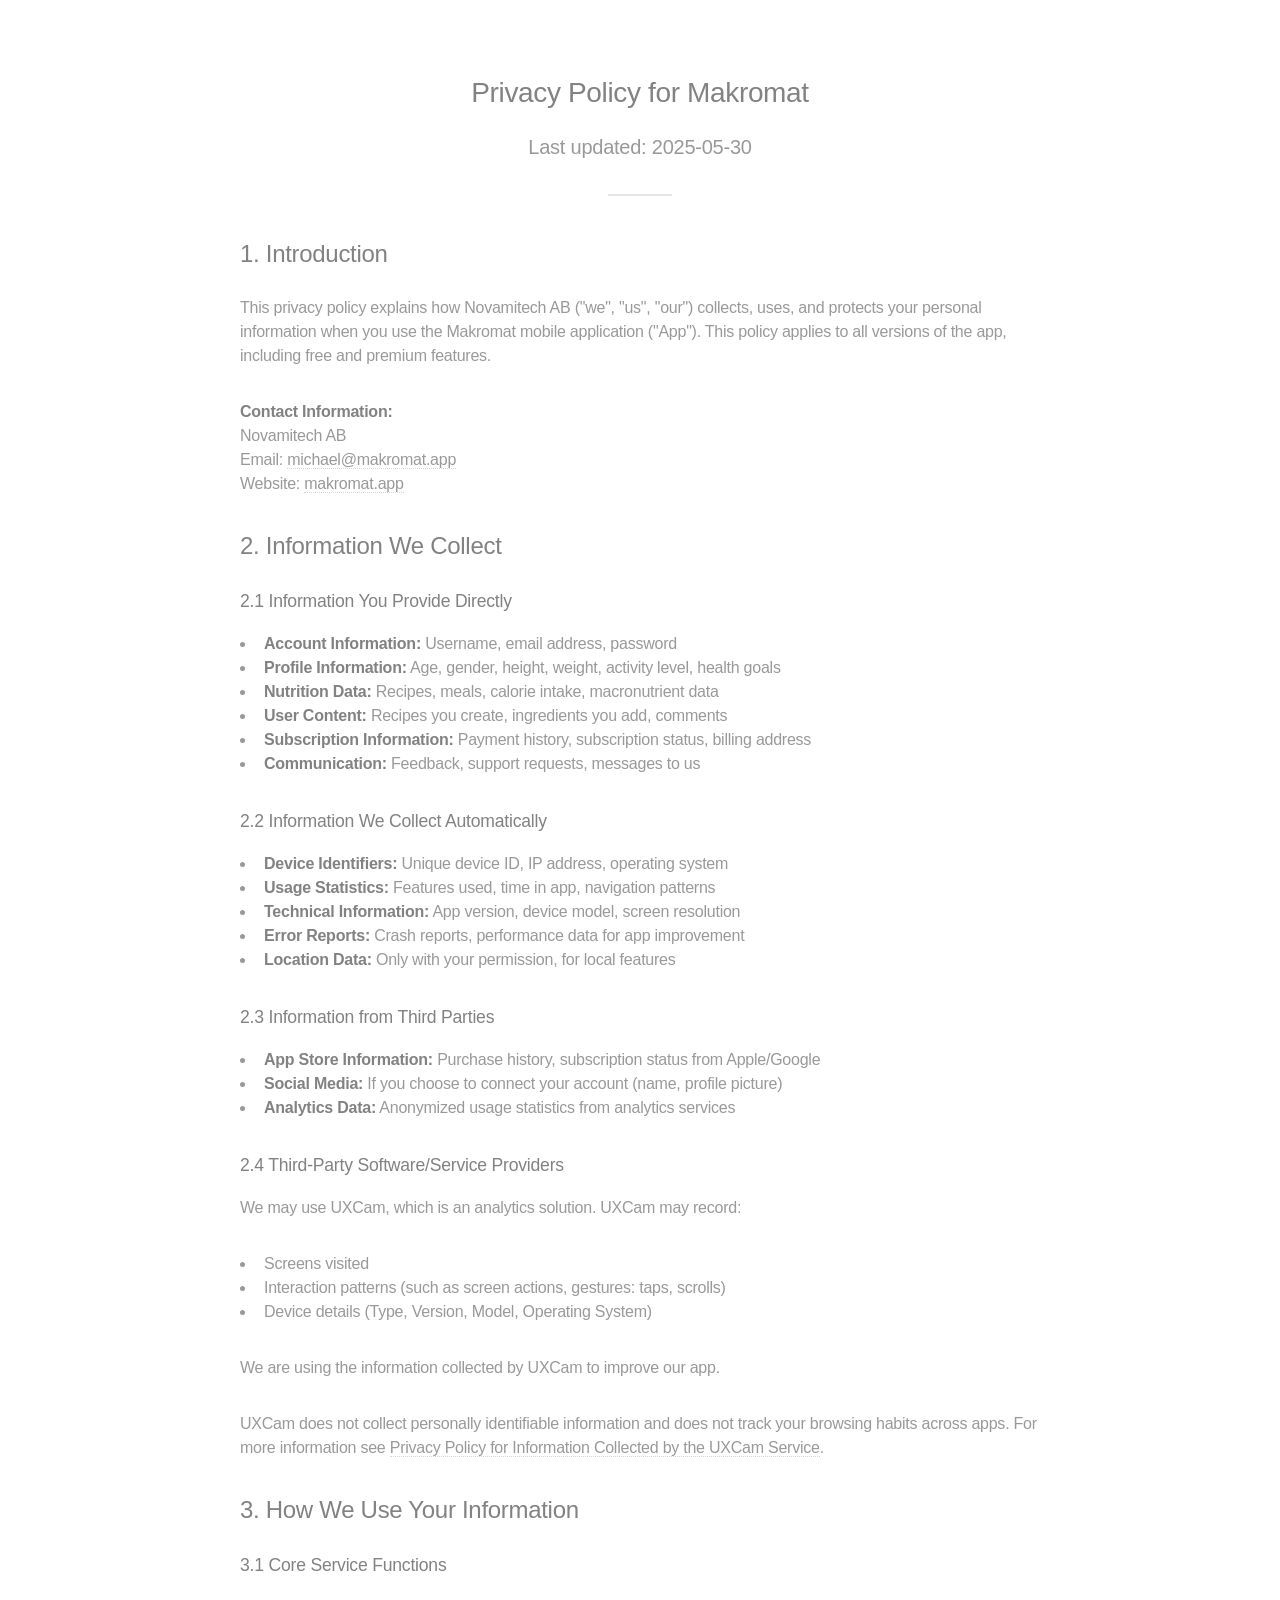
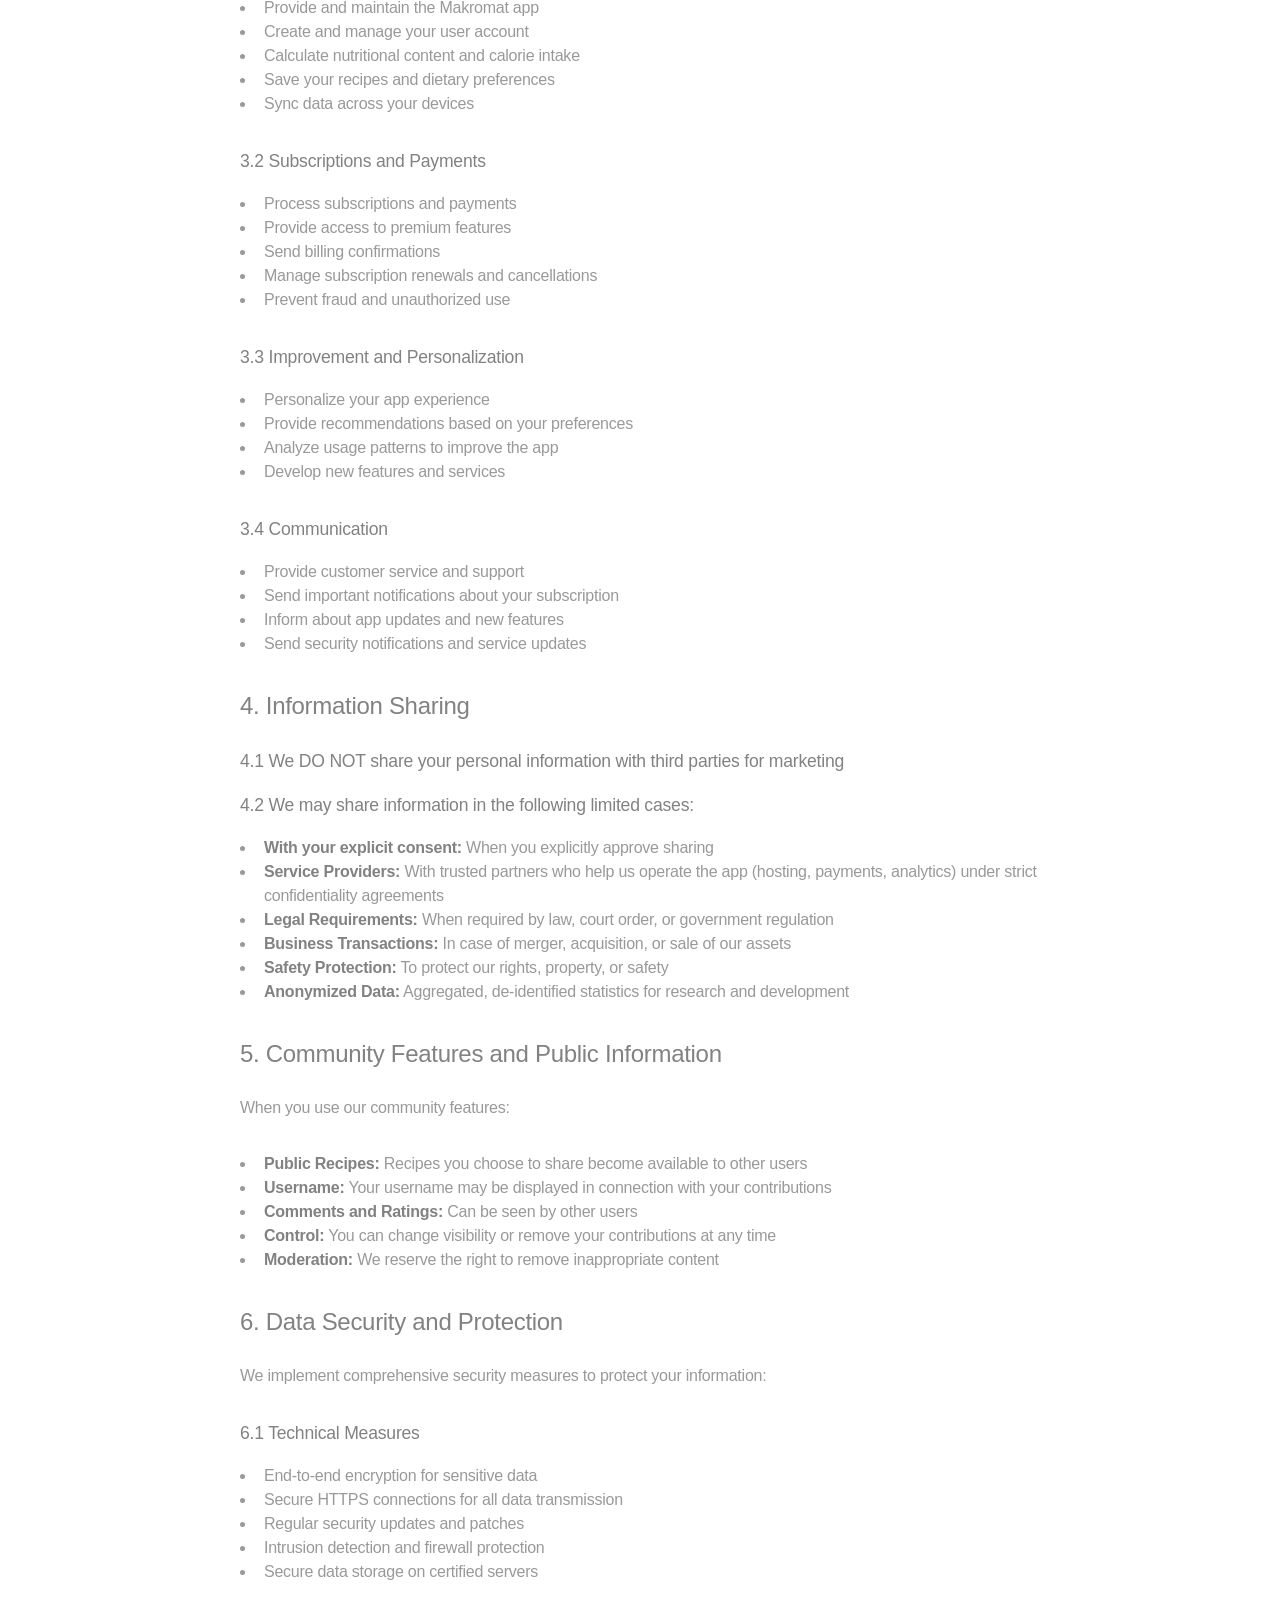
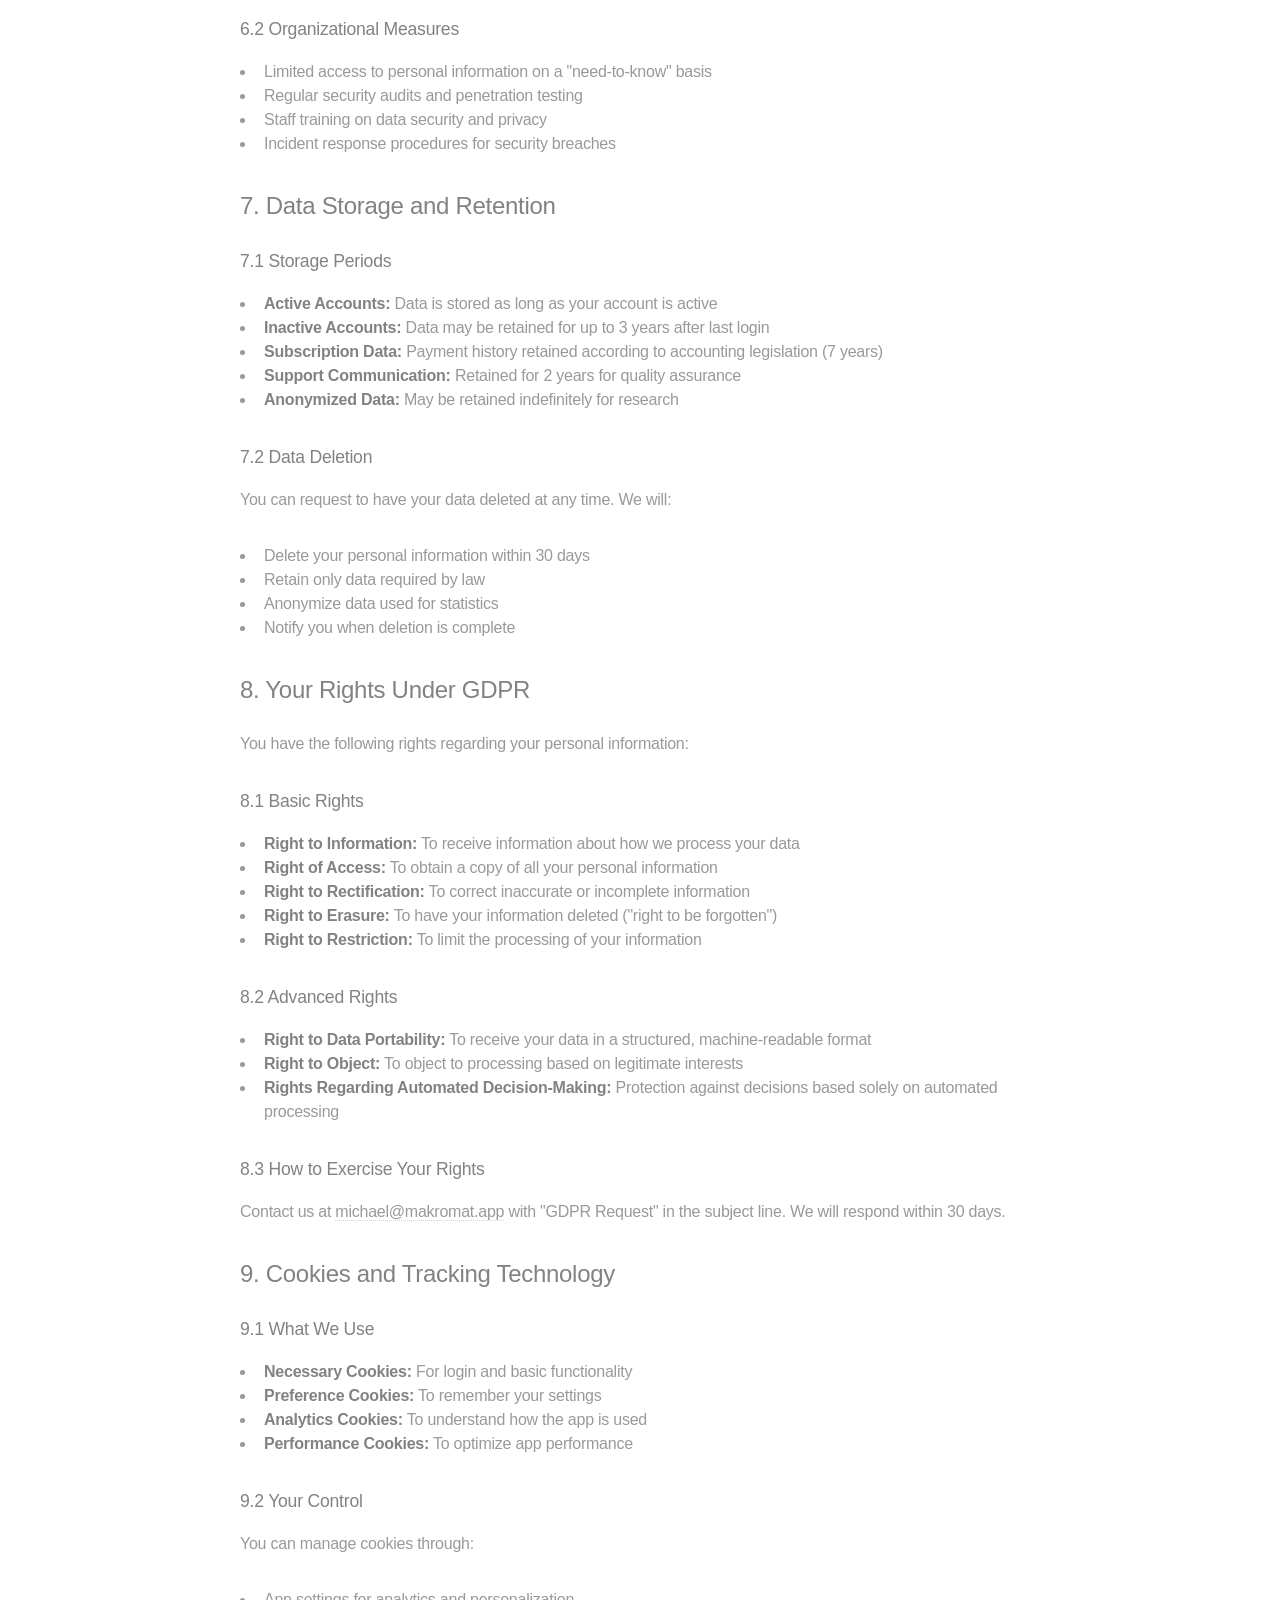
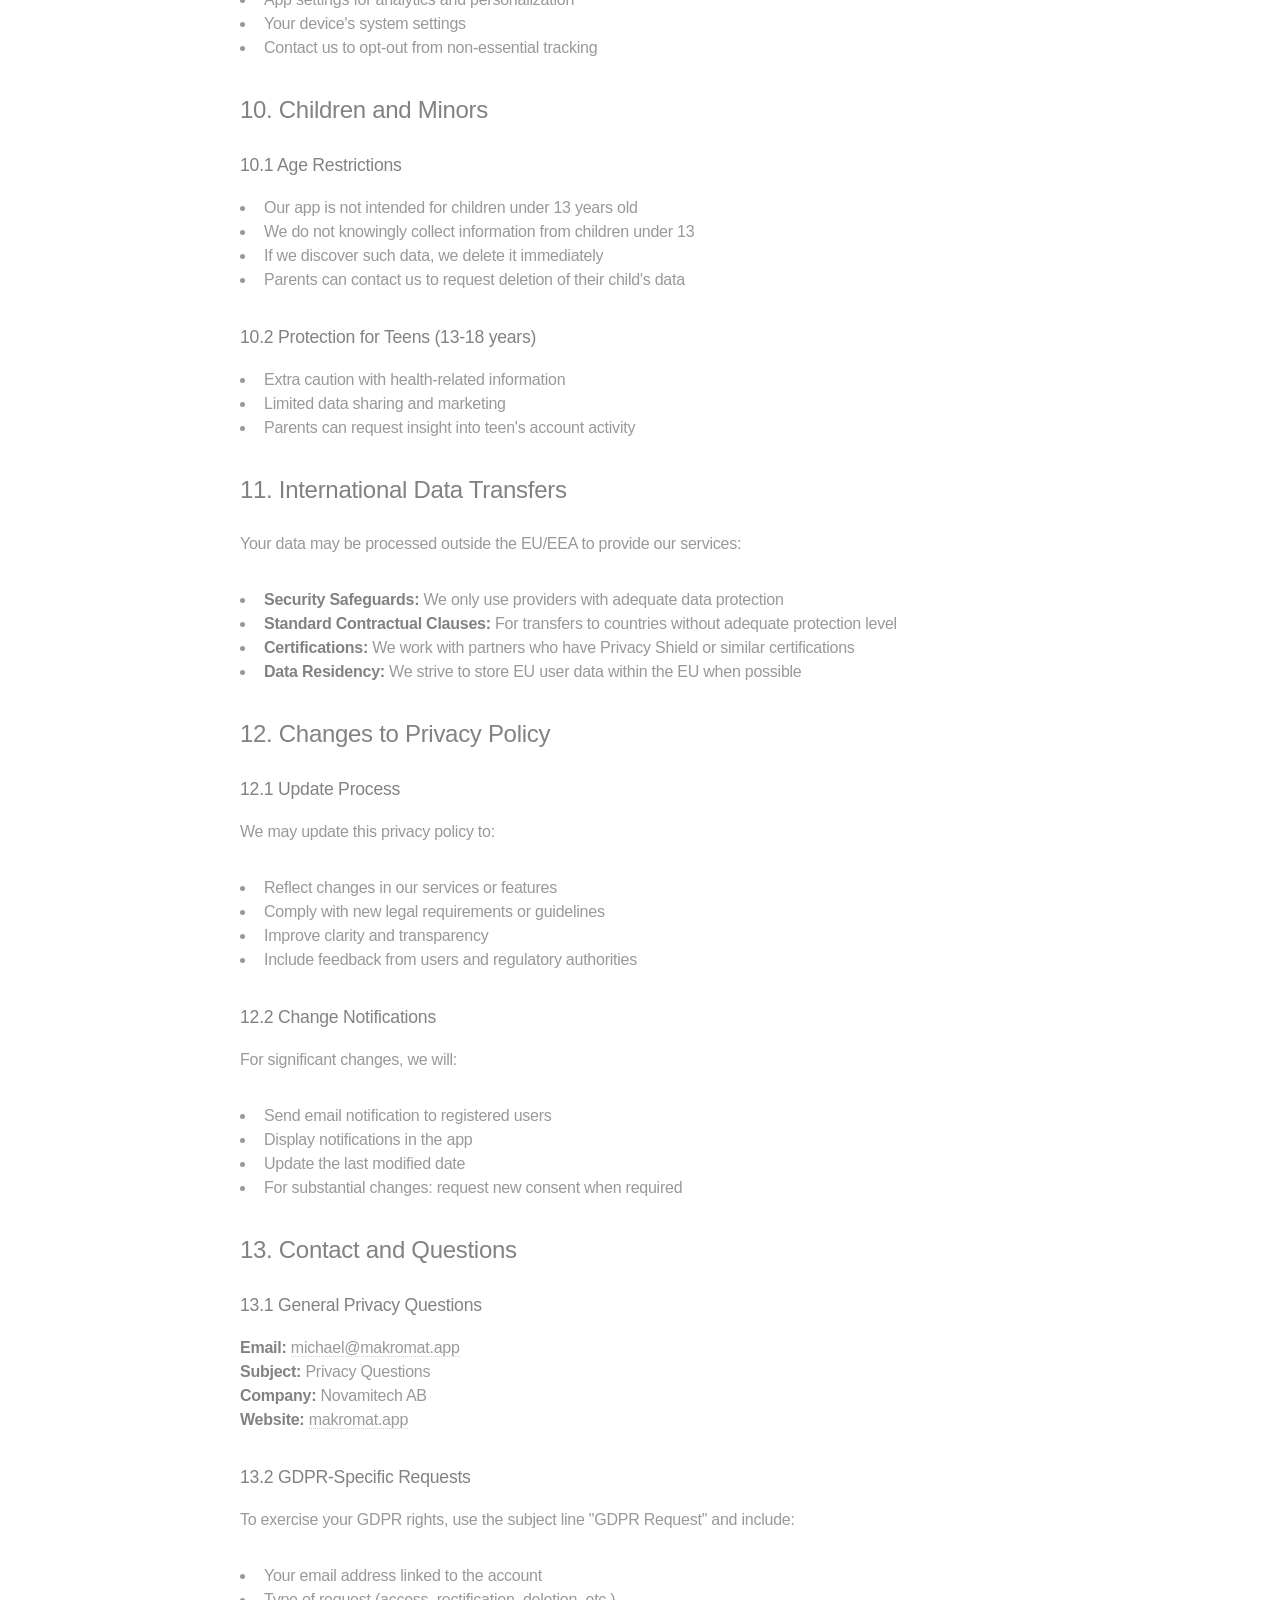
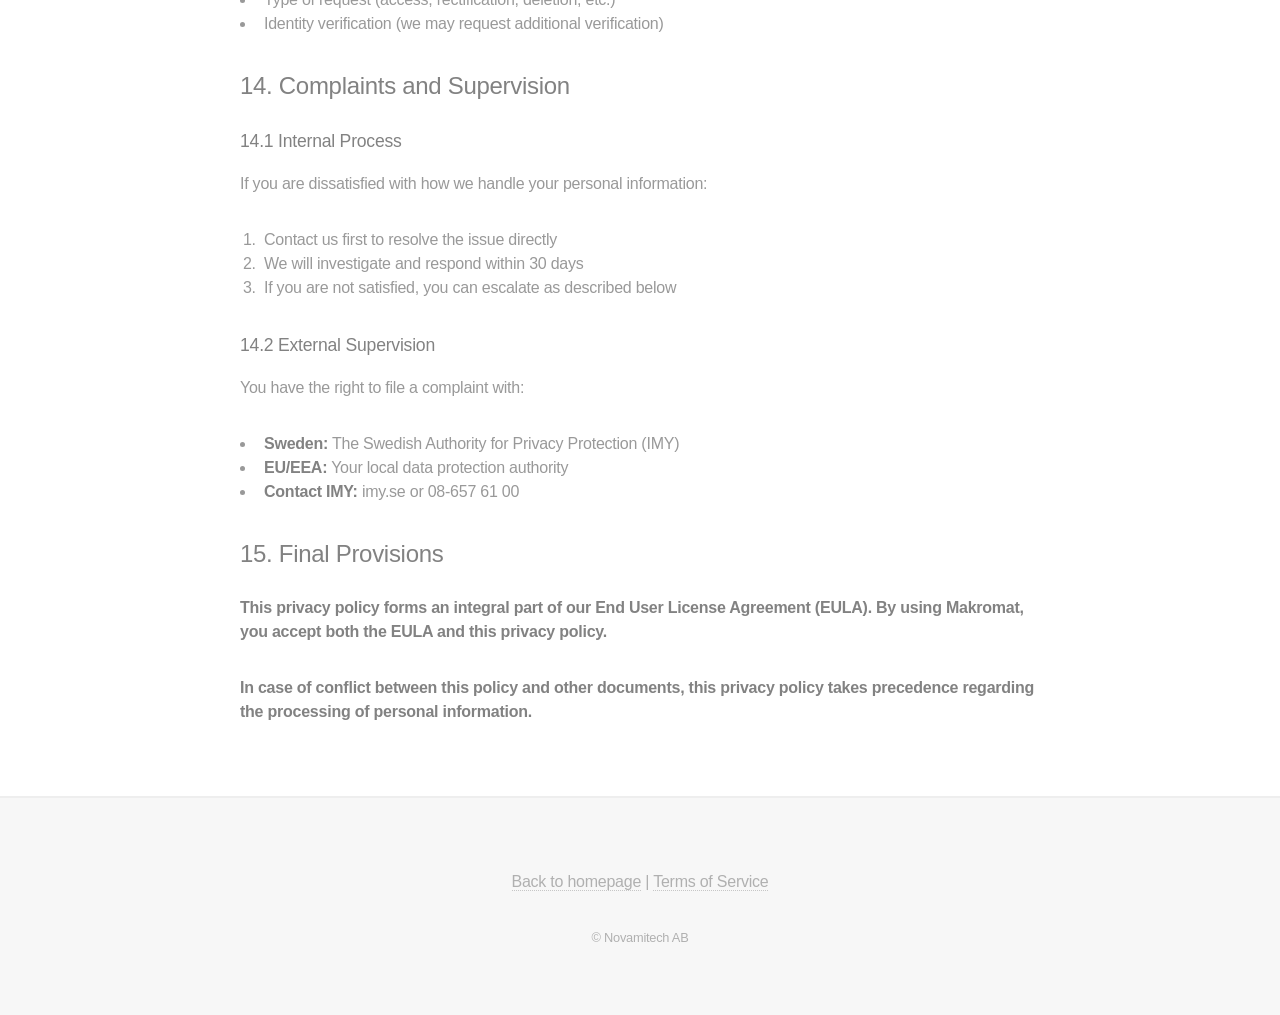
==== commit 45dbe2ea: "add uxcam privacy" ====
--- a/privacy.html
+++ b/privacy.html
@@ -52,6 +52,16 @@
 						<li><strong>Analytics Data:</strong> Anonymized usage statistics from analytics services</li>
 					</ul>
 
+					<h4>2.4 Third-Party Software/Service Providers</h4>
+					<p>We may use UXCam, which is an analytics solution. UXCam may record:</p>
+					<ul>
+						<li>Screens visited</li>
+						<li>Interaction patterns (such as screen actions, gestures: taps, scrolls)</li>
+						<li>Device details (Type, Version, Model, Operating System)</li>
+					</ul>
+					<p>We are using the information collected by UXCam to improve our app.</p>
+					<p>UXCam does not collect personally identifiable information and does not track your browsing habits across apps. For more information see <a href="https://uxcam.com/privacy" target="_blank">Privacy Policy for Information Collected by the UXCam Service</a>.</p>
+
 					<h3>3. How We Use Your Information</h3>
 					<h4>3.1 Core Service Functions</h4>
 					<ul>
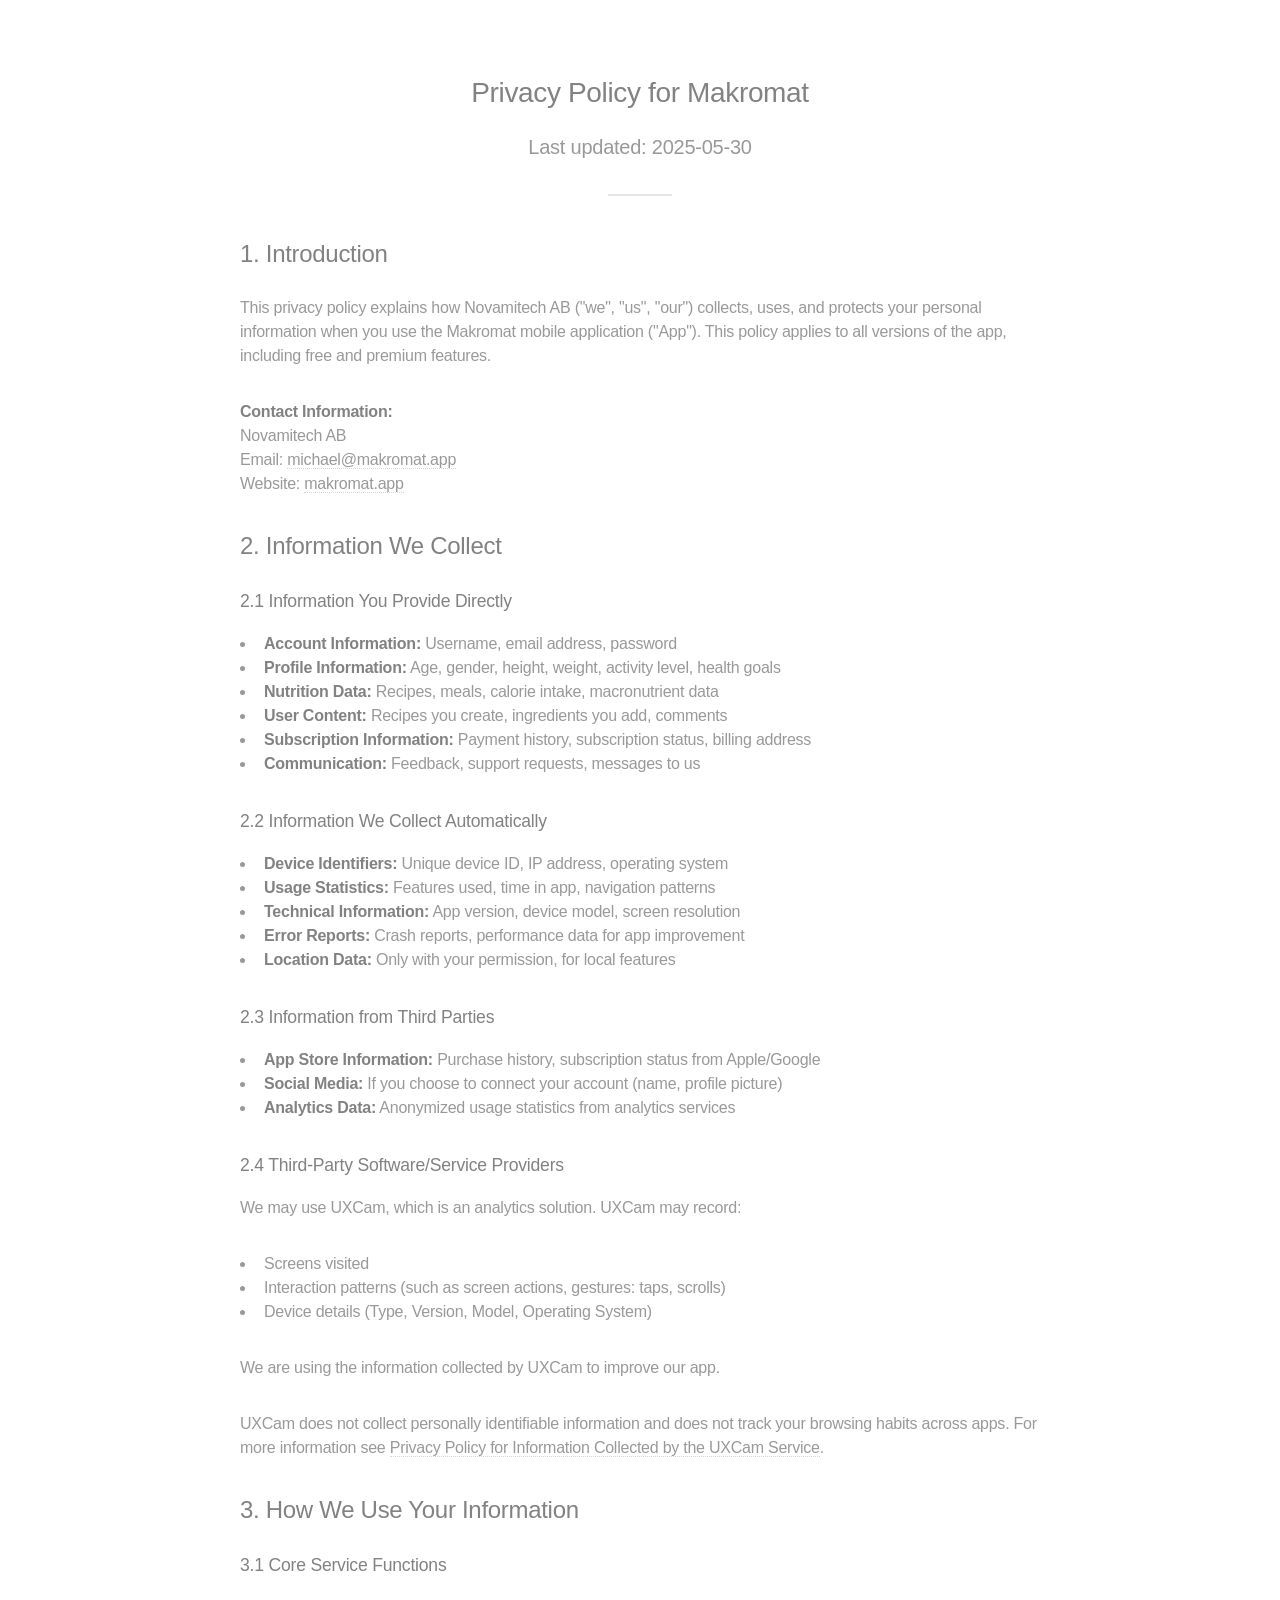
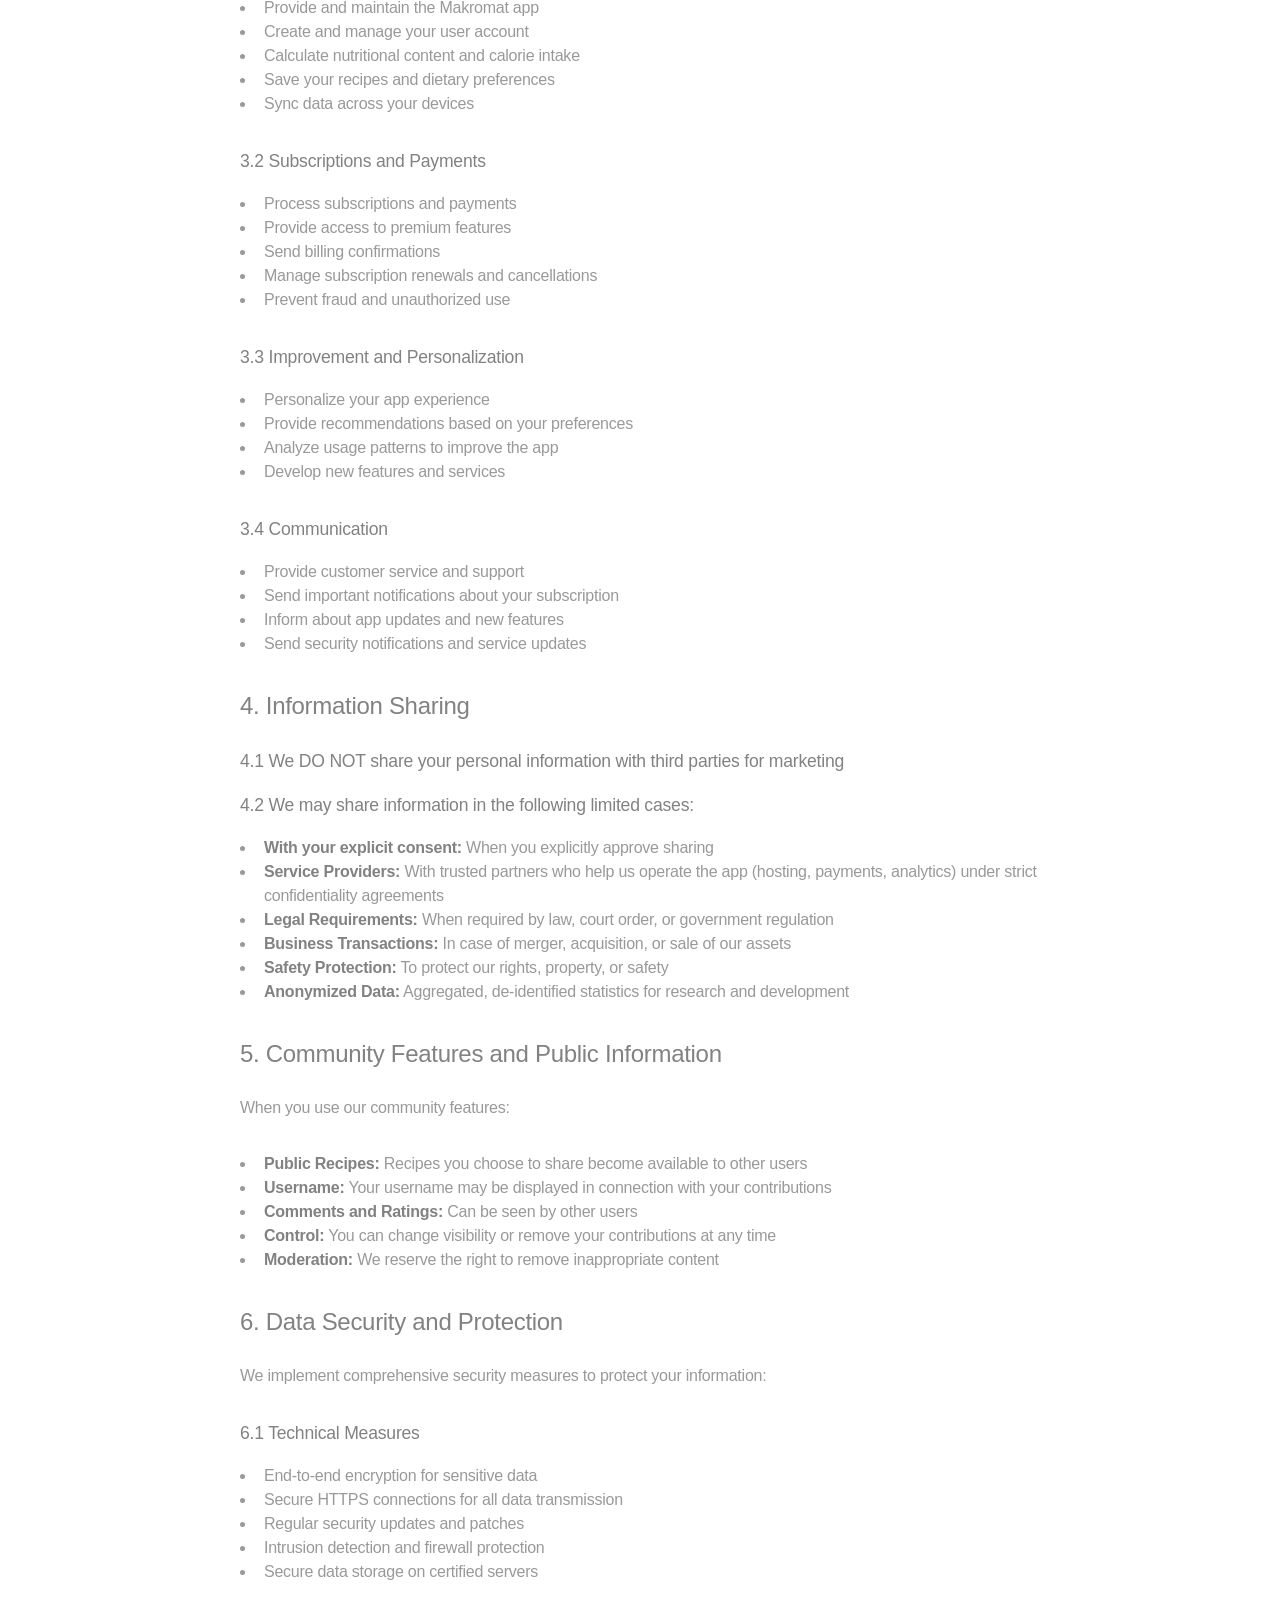
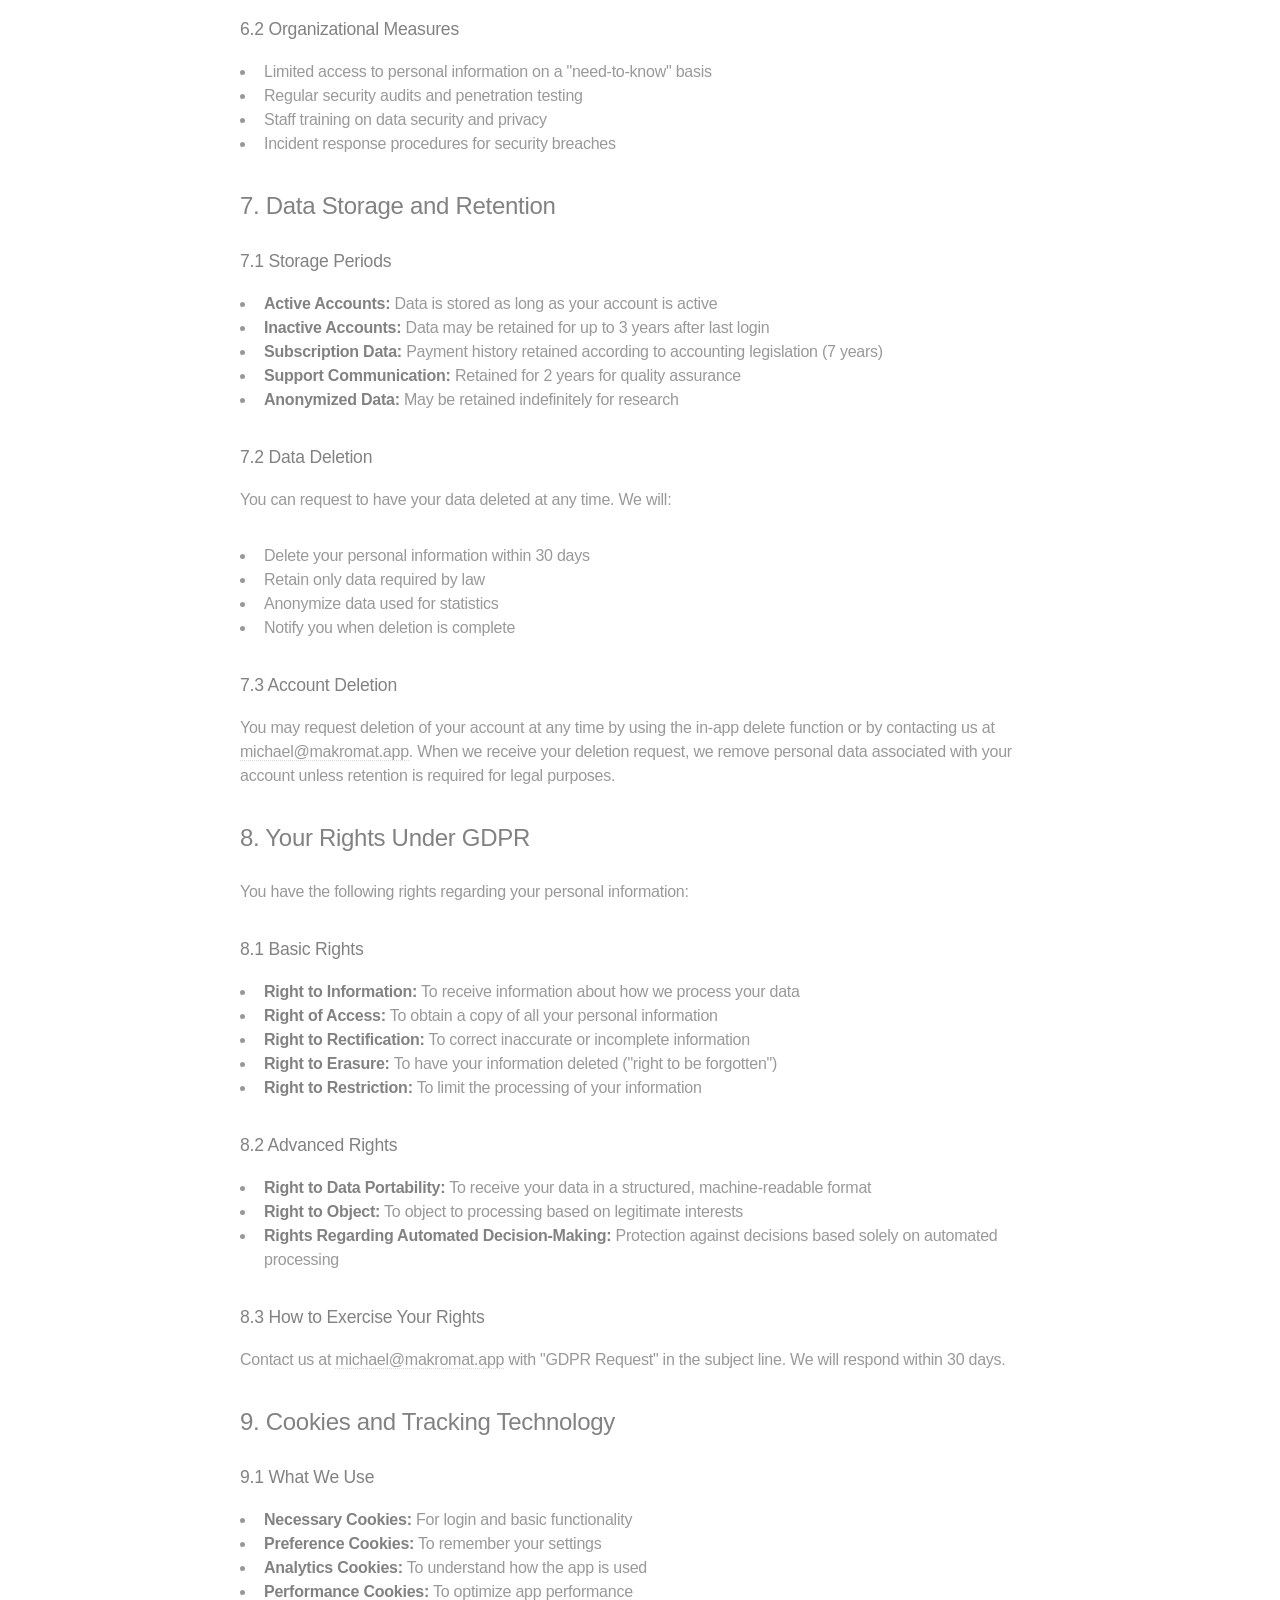
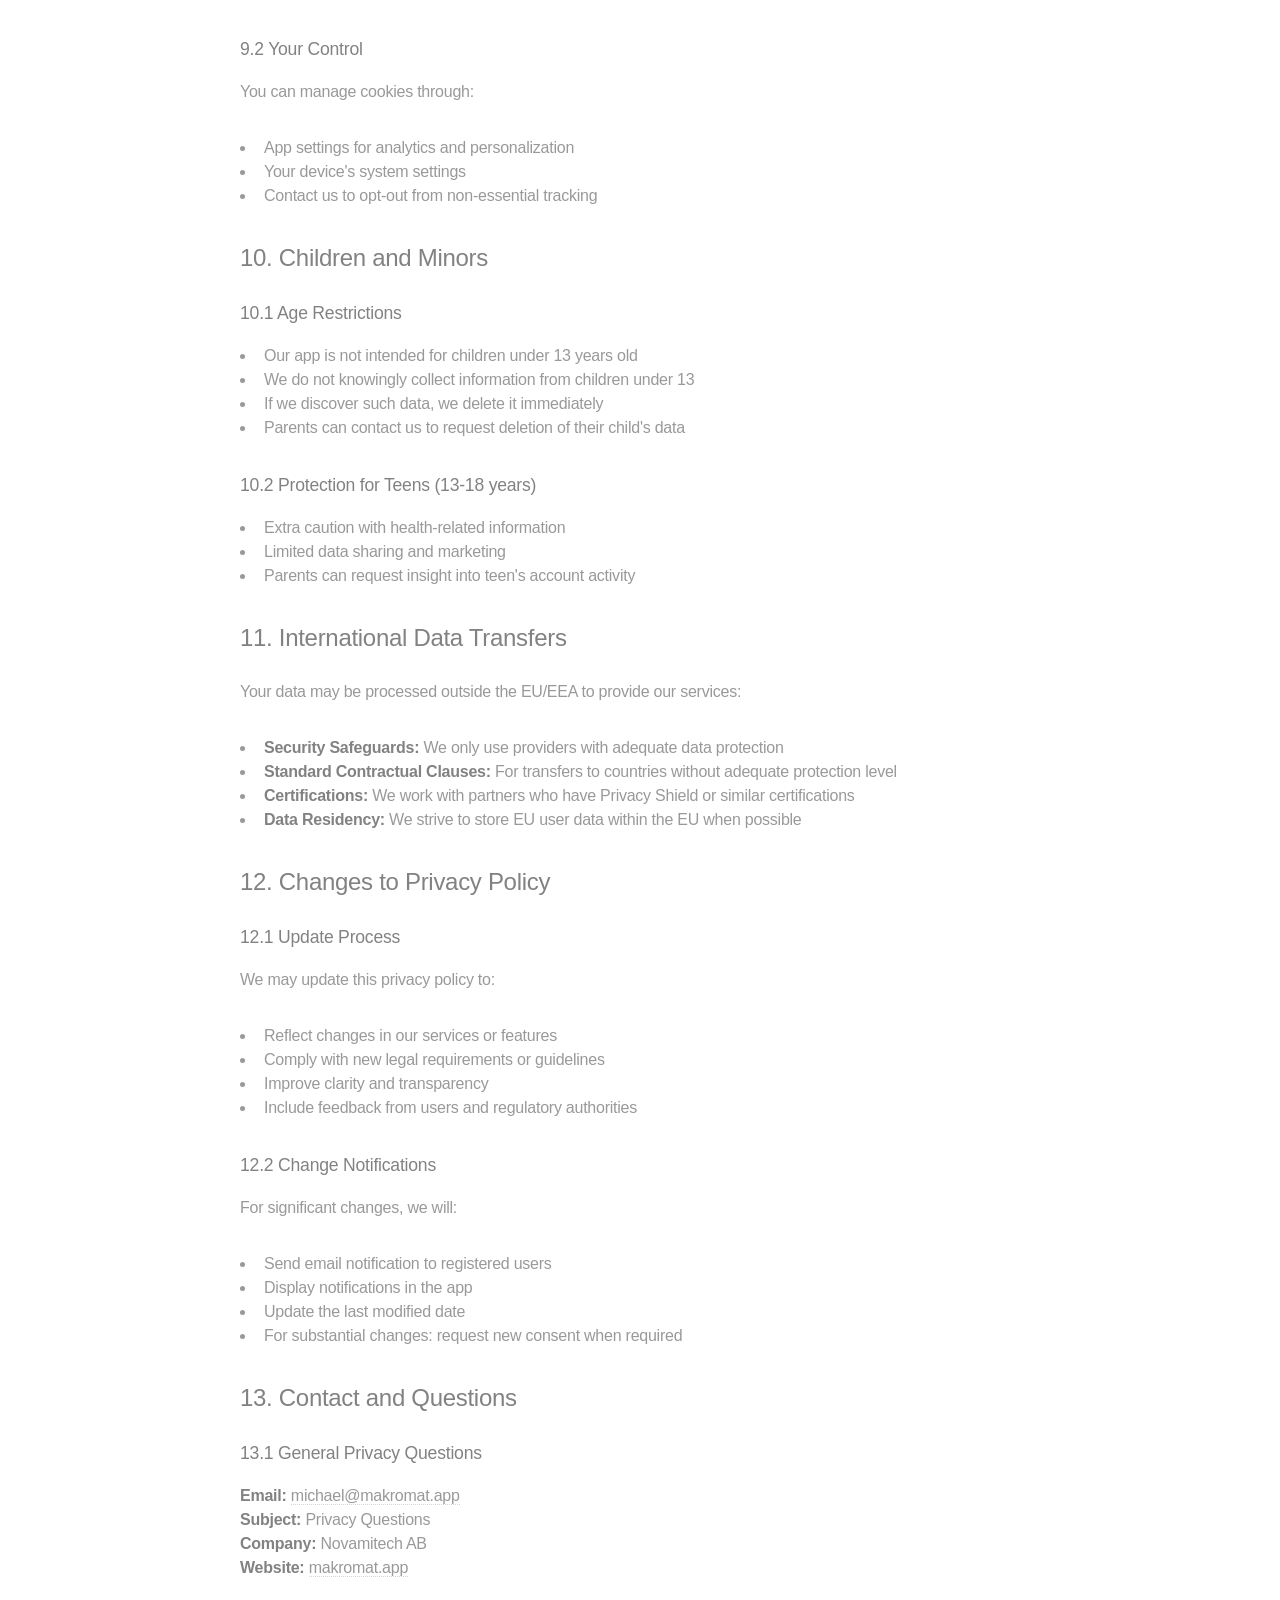
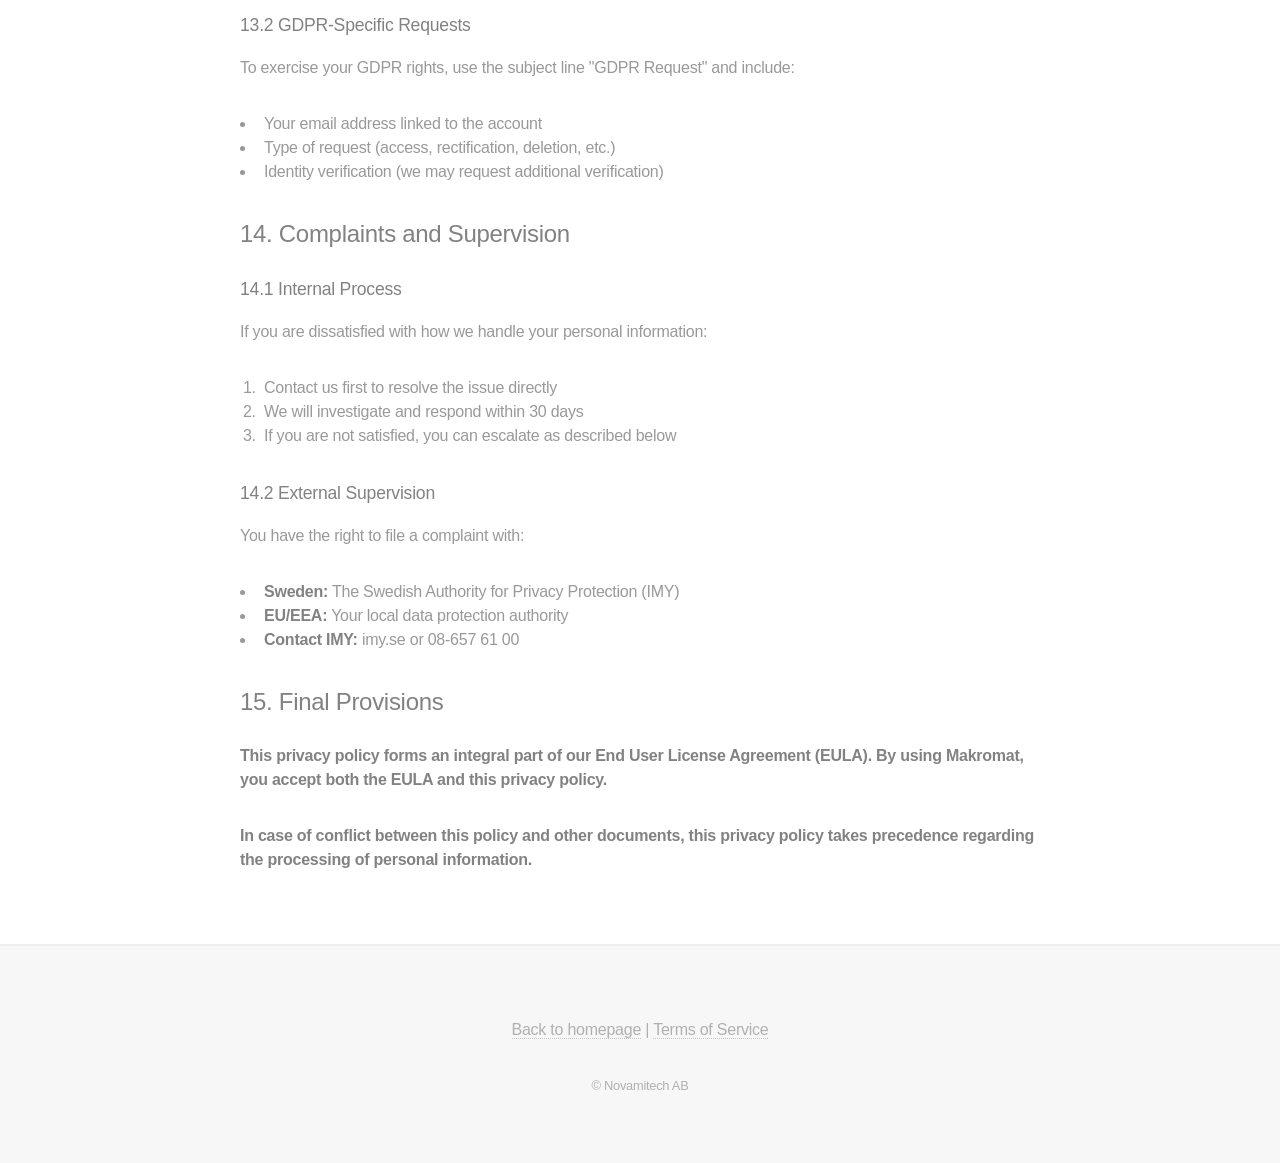
==== commit a8239a69: "feat: better website" ====
--- a/privacy.html
+++ b/privacy.html
@@ -158,6 +158,9 @@
 						<li>Notify you when deletion is complete</li>
 					</ul>
 
+					<h4>7.3 Account Deletion</h4>
+					<p>You may request deletion of your account at any time by using the in-app delete function or by contacting us at <a href="mailto:michael@makromat.app">michael@makromat.app</a>. When we receive your deletion request, we remove personal data associated with your account unless retention is required for legal purposes.</p>
+
 					<h3>8. Your Rights Under GDPR</h3>
 					<p>You have the following rights regarding your personal information:</p>
 
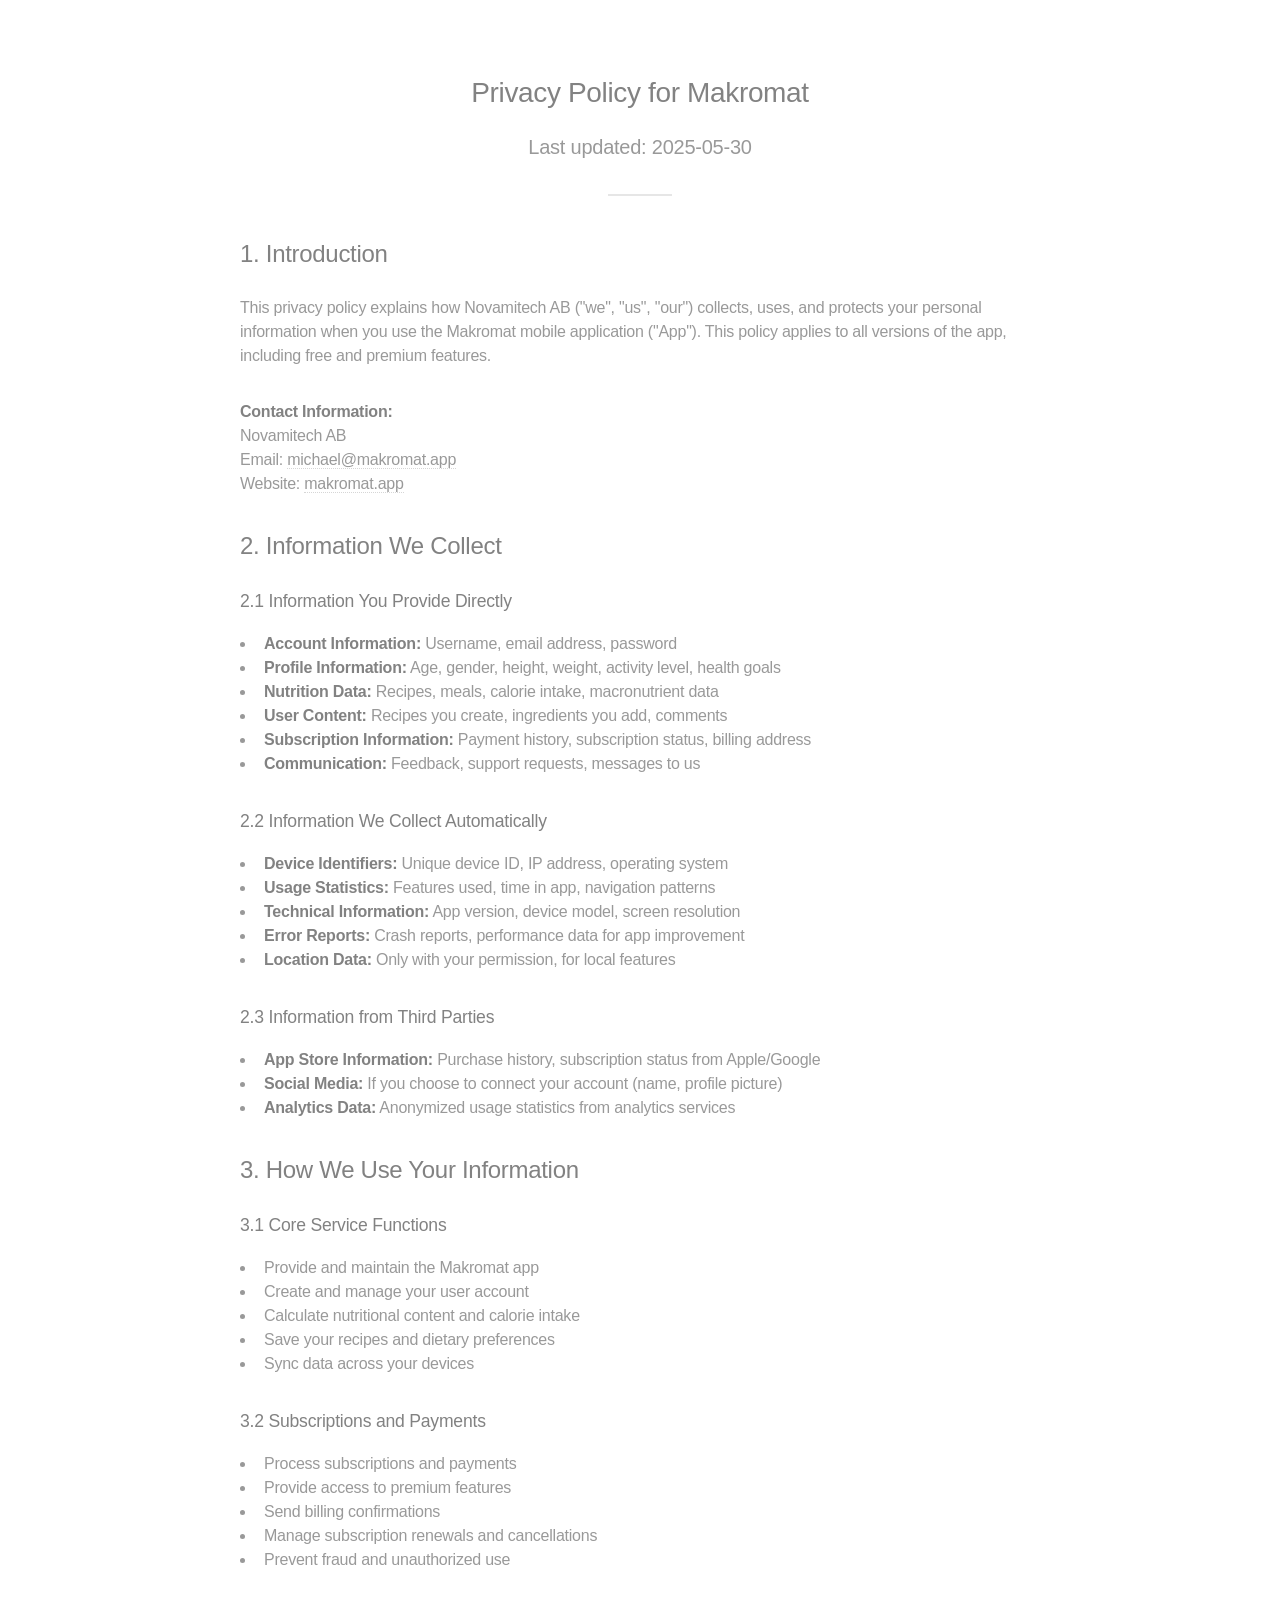
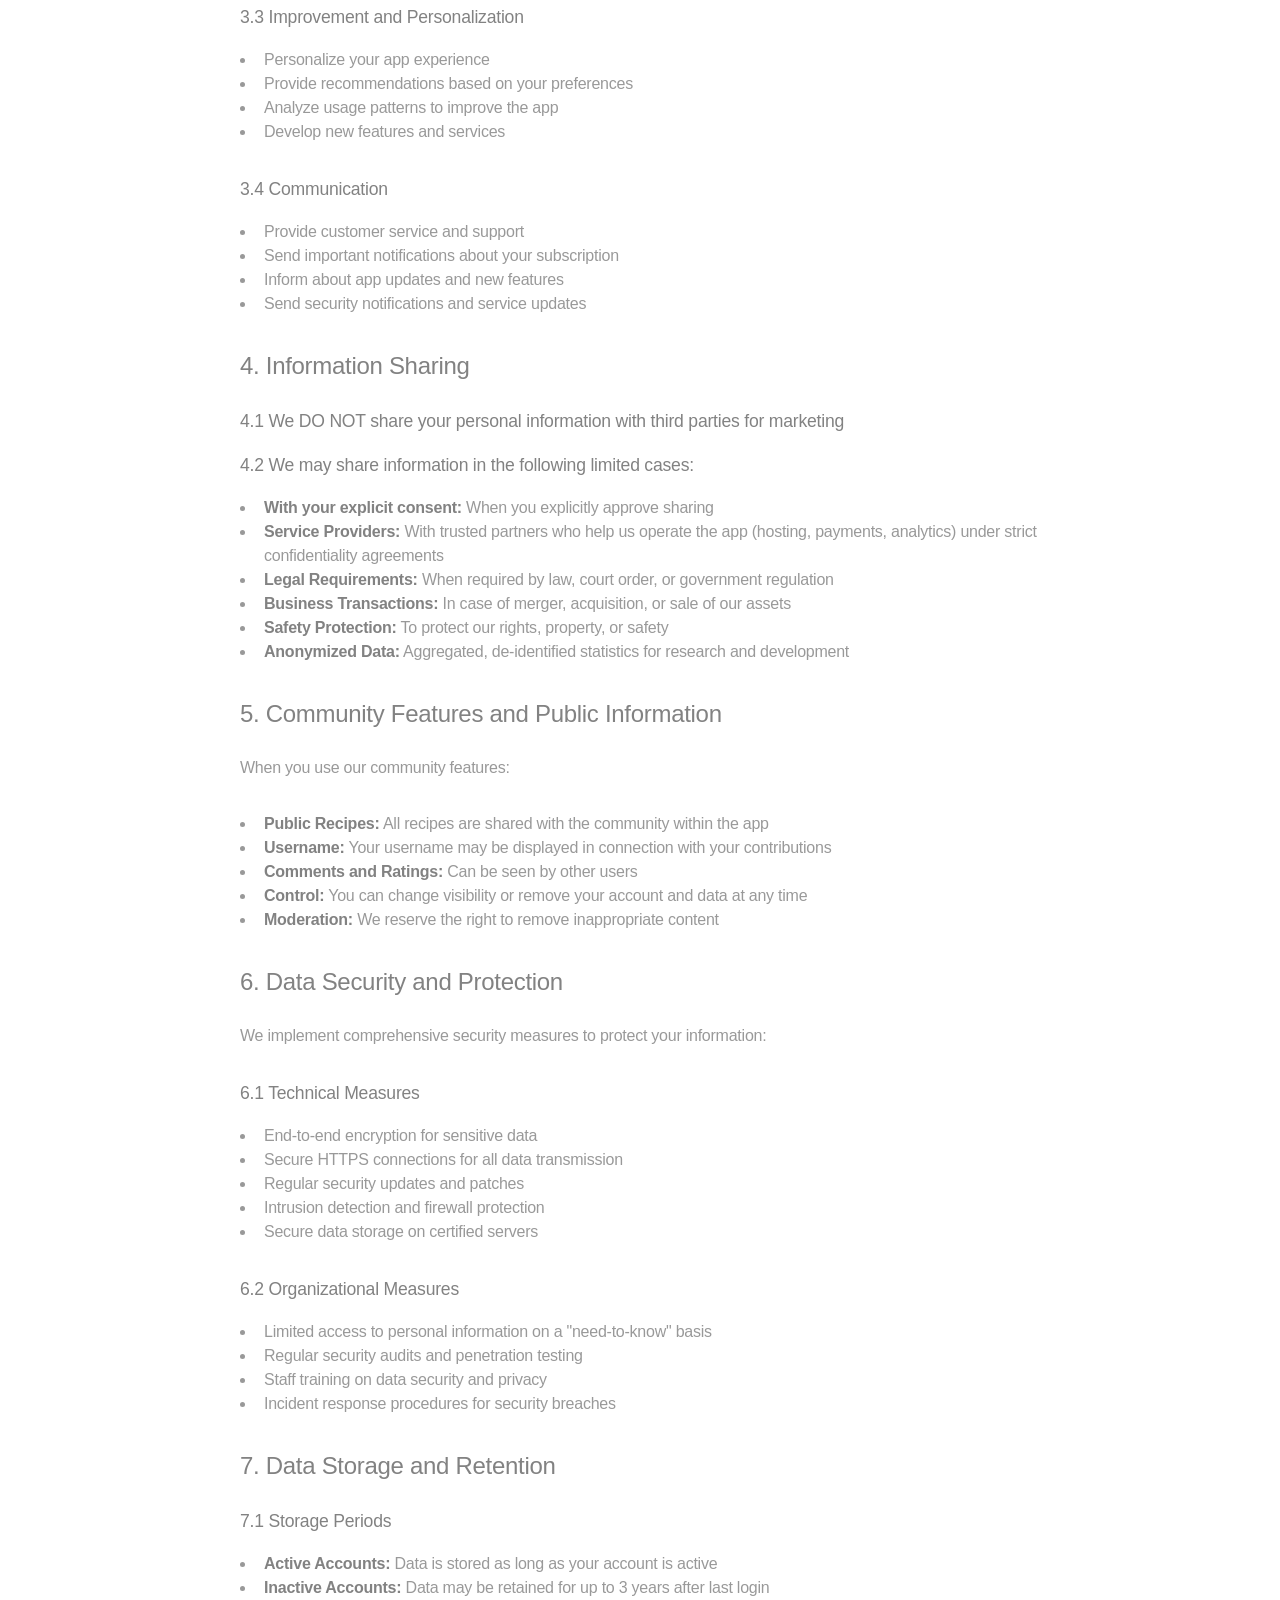
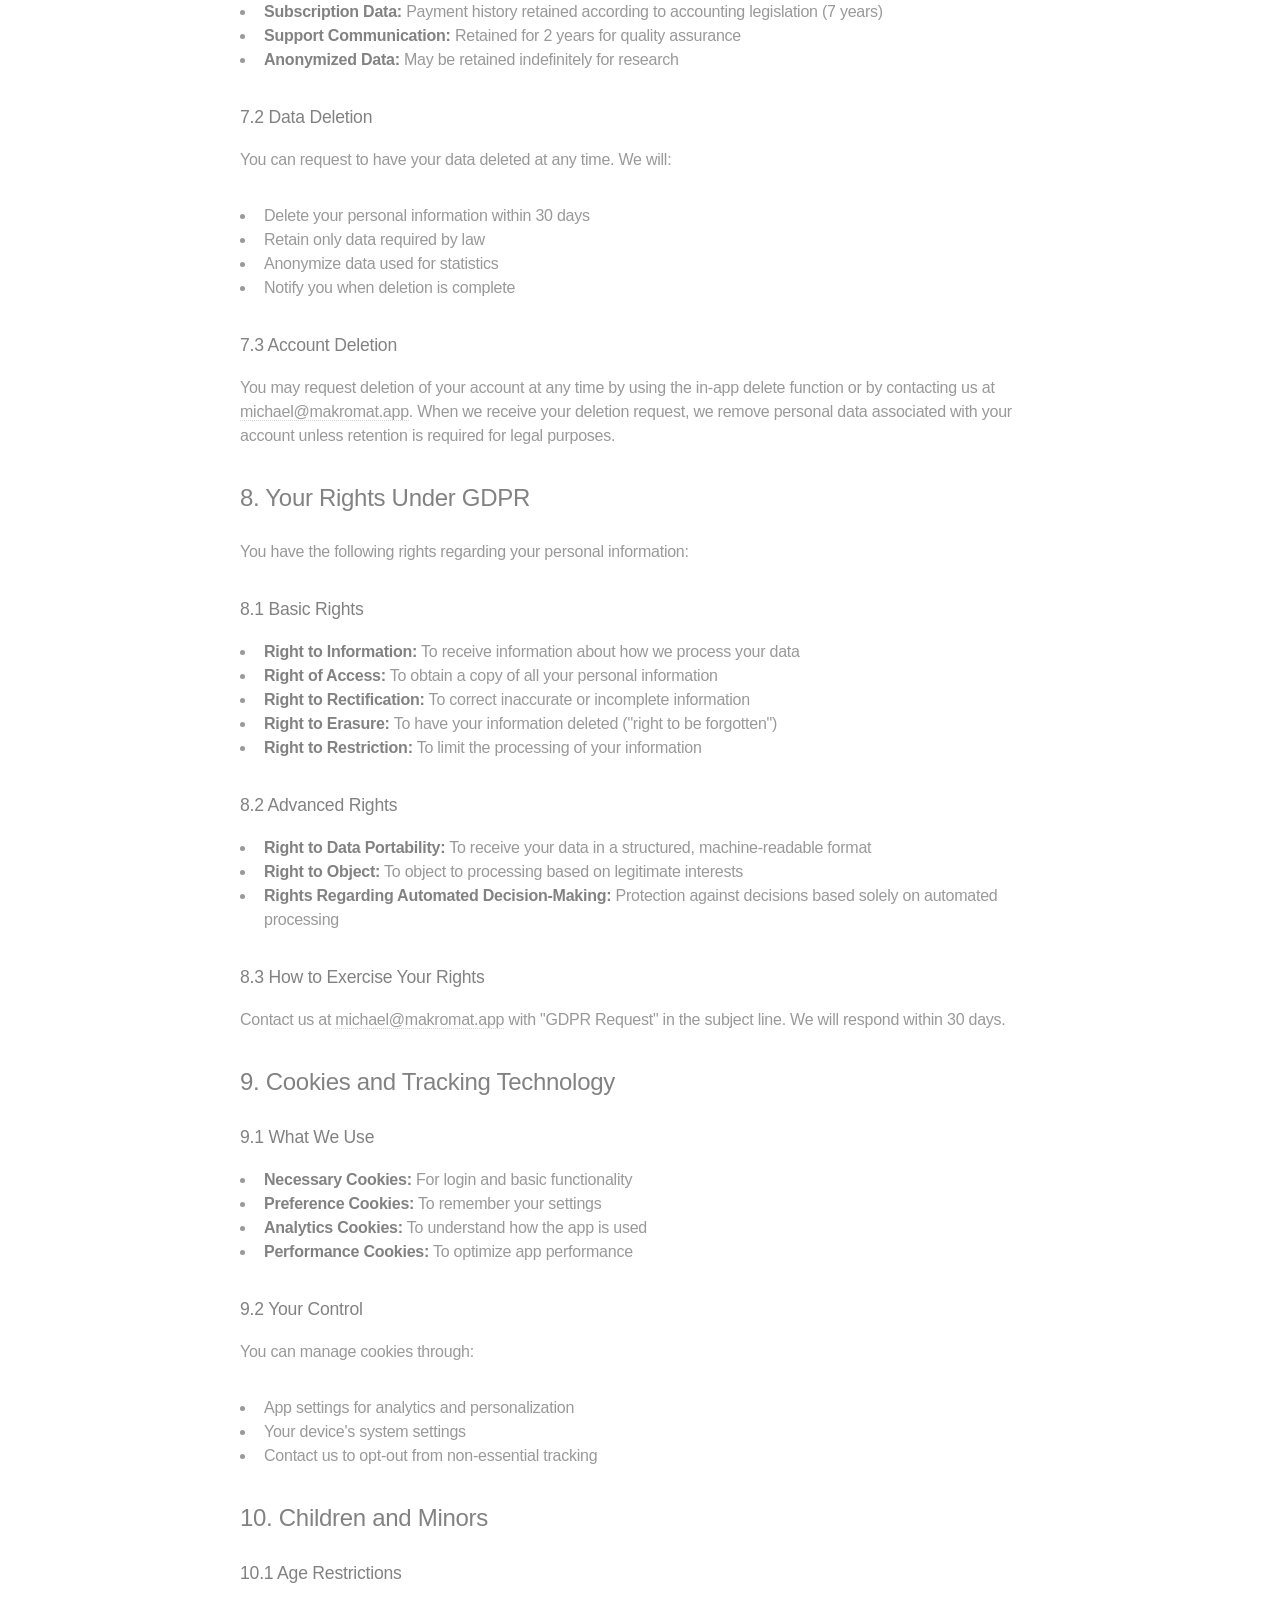
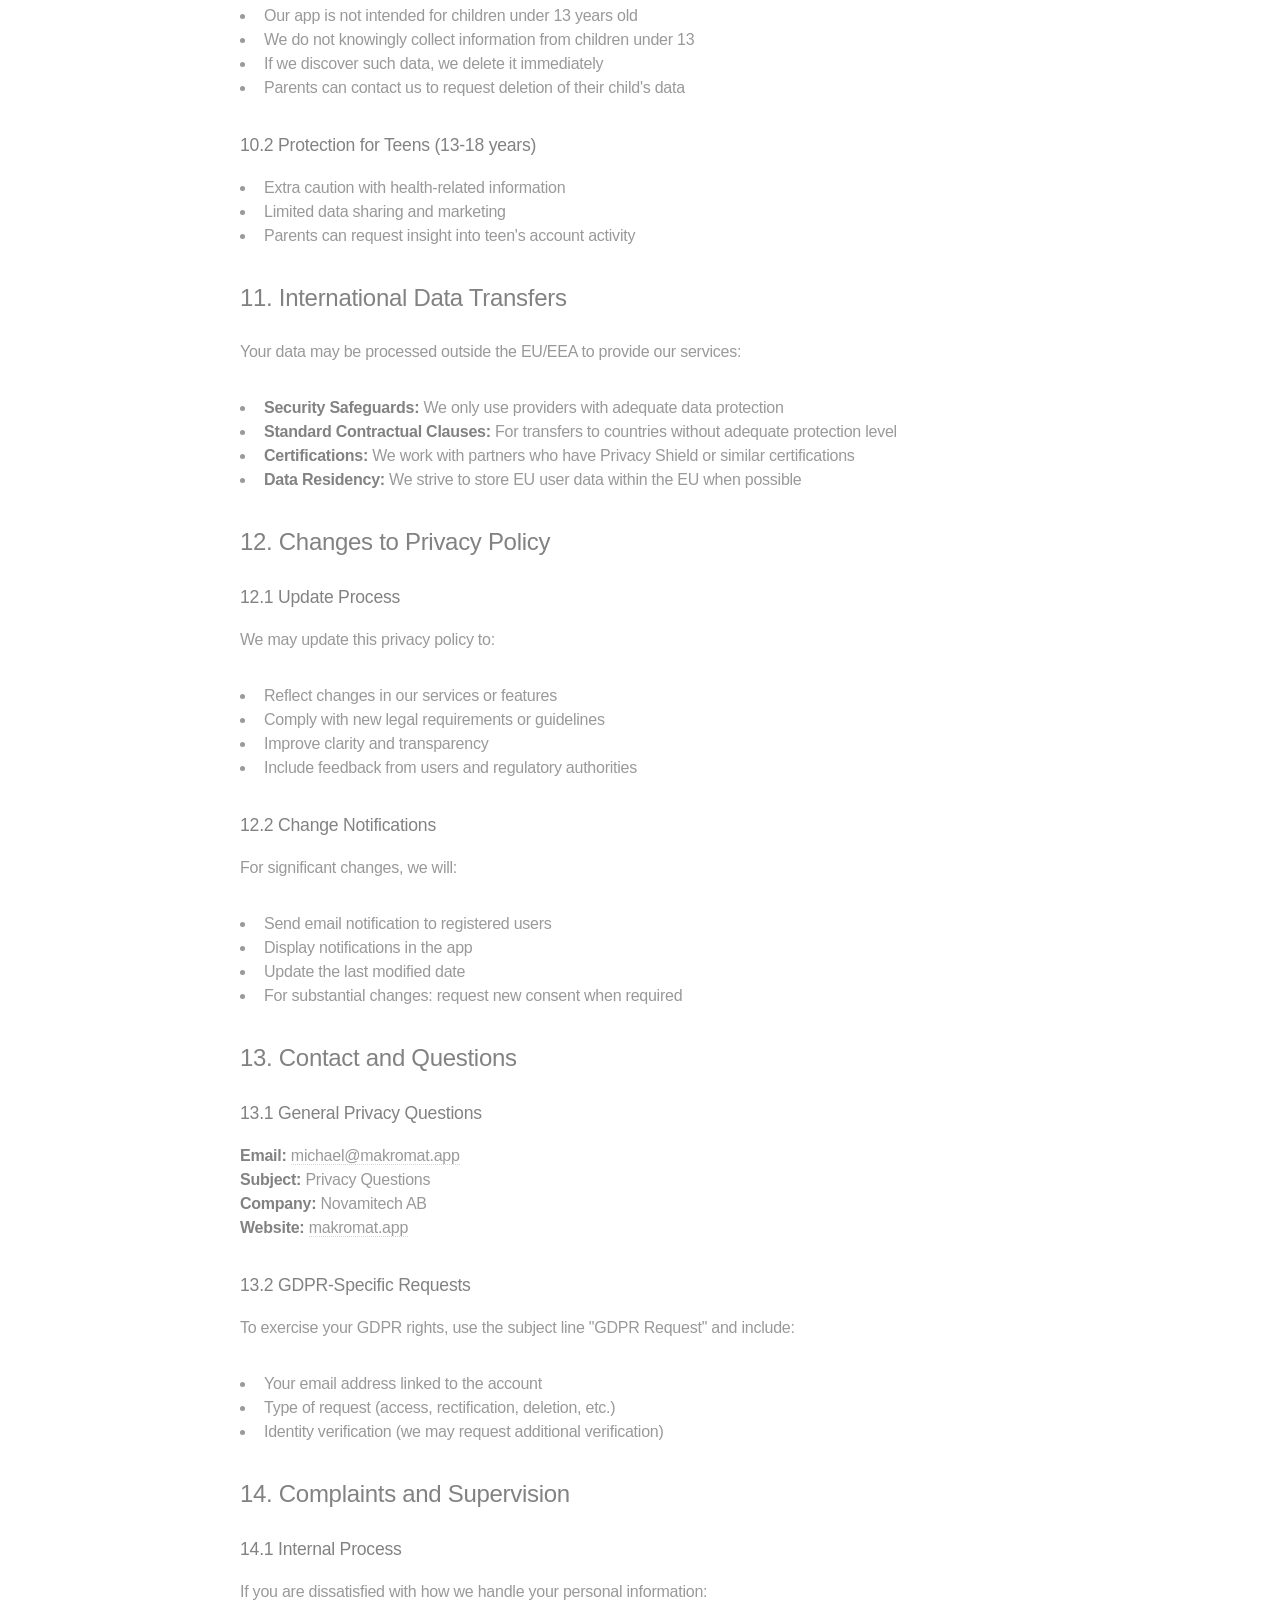
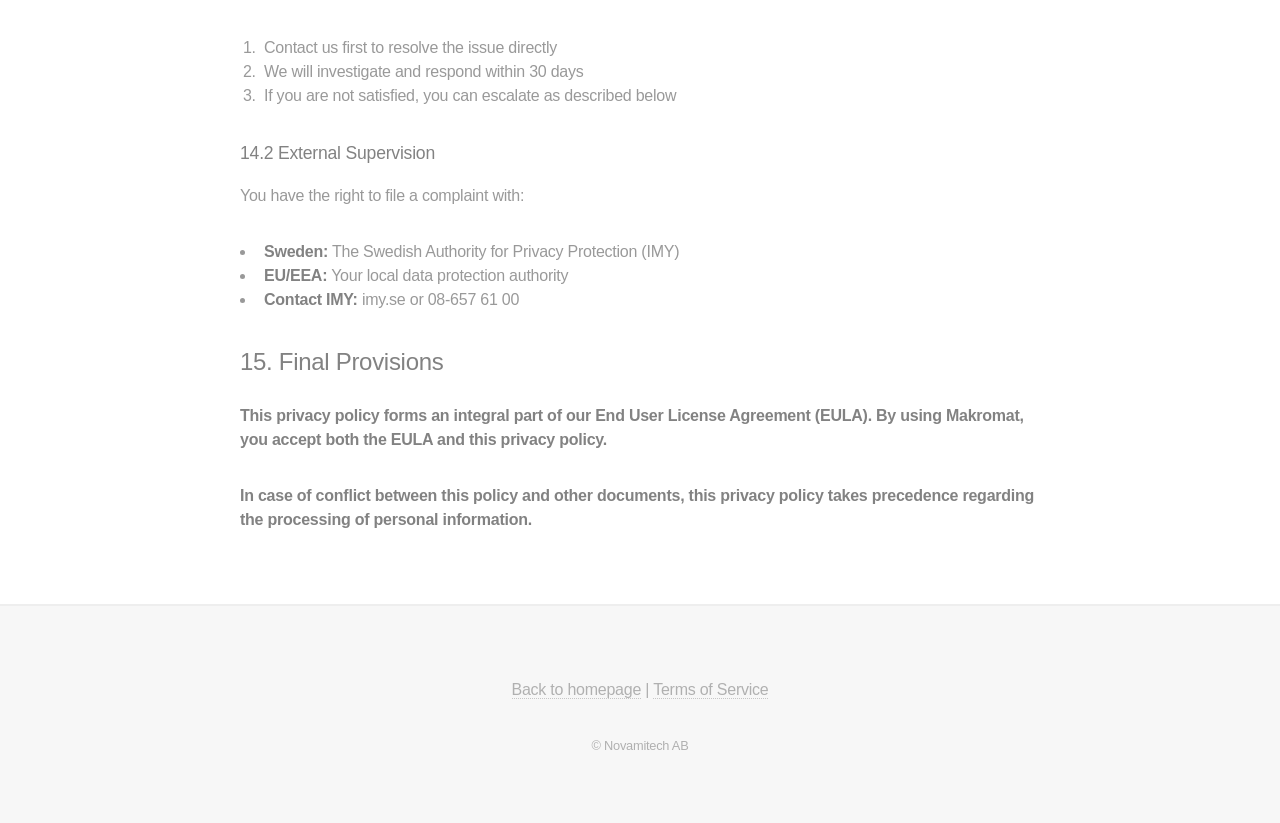
==== commit d39b97da: "fix: privacy" ====
--- a/privacy.html
+++ b/privacy.html
@@ -52,16 +52,6 @@
 						<li><strong>Analytics Data:</strong> Anonymized usage statistics from analytics services</li>
 					</ul>
 
-					<h4>2.4 Third-Party Software/Service Providers</h4>
-					<p>We may use UXCam, which is an analytics solution. UXCam may record:</p>
-					<ul>
-						<li>Screens visited</li>
-						<li>Interaction patterns (such as screen actions, gestures: taps, scrolls)</li>
-						<li>Device details (Type, Version, Model, Operating System)</li>
-					</ul>
-					<p>We are using the information collected by UXCam to improve our app.</p>
-					<p>UXCam does not collect personally identifiable information and does not track your browsing habits across apps. For more information see <a href="https://uxcam.com/privacy" target="_blank">Privacy Policy for Information Collected by the UXCam Service</a>.</p>
-
 					<h3>3. How We Use Your Information</h3>
 					<h4>3.1 Core Service Functions</h4>
 					<ul>
@@ -113,10 +103,10 @@
 					<h3>5. Community Features and Public Information</h3>
 					<p>When you use our community features:</p>
 					<ul>
-						<li><strong>Public Recipes:</strong> Recipes you choose to share become available to other users</li>
+						<li><strong>Public Recipes:</strong> All recipes are shared with the community within the app</li>
 						<li><strong>Username:</strong> Your username may be displayed in connection with your contributions</li>
 						<li><strong>Comments and Ratings:</strong> Can be seen by other users</li>
-						<li><strong>Control:</strong> You can change visibility or remove your contributions at any time</li>
+						<li><strong>Control:</strong> You can change visibility or remove your account and data at any time</li>
 						<li><strong>Moderation:</strong> We reserve the right to remove inappropriate content</li>
 					</ul>
 
